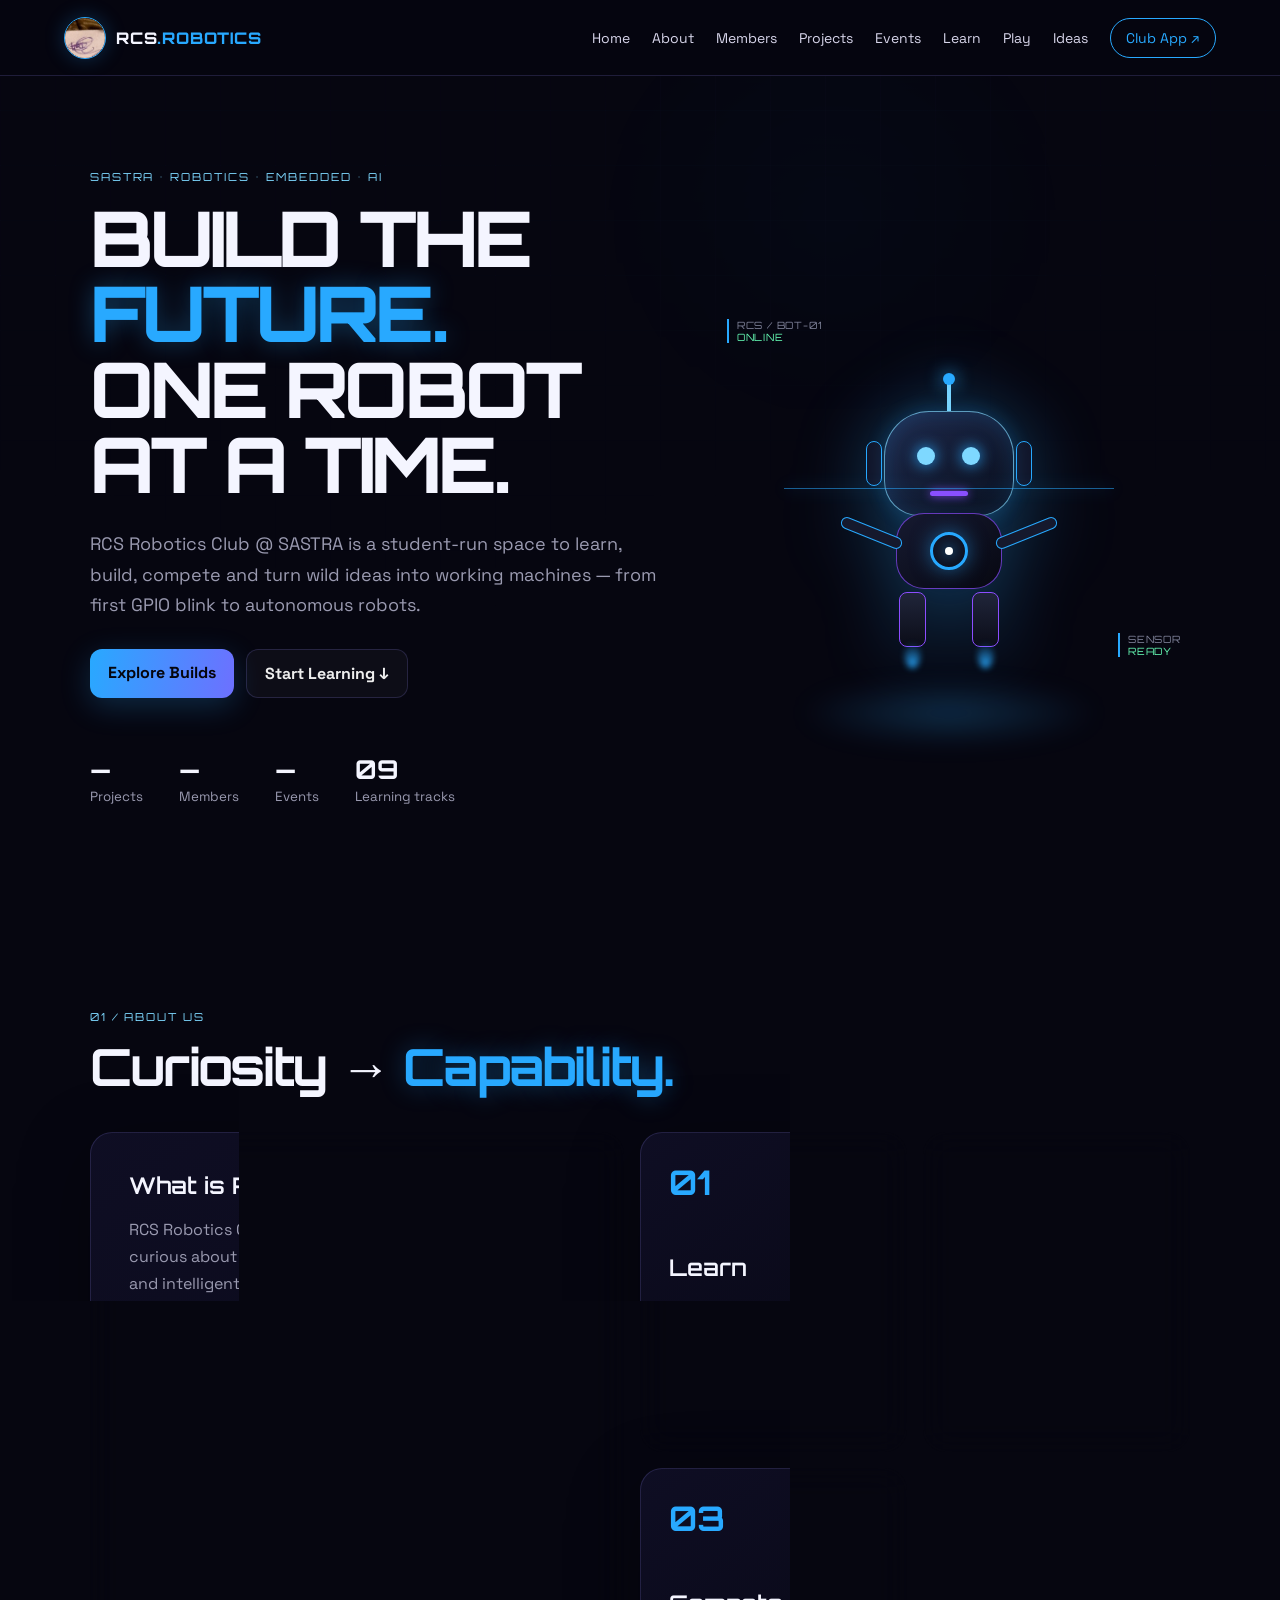
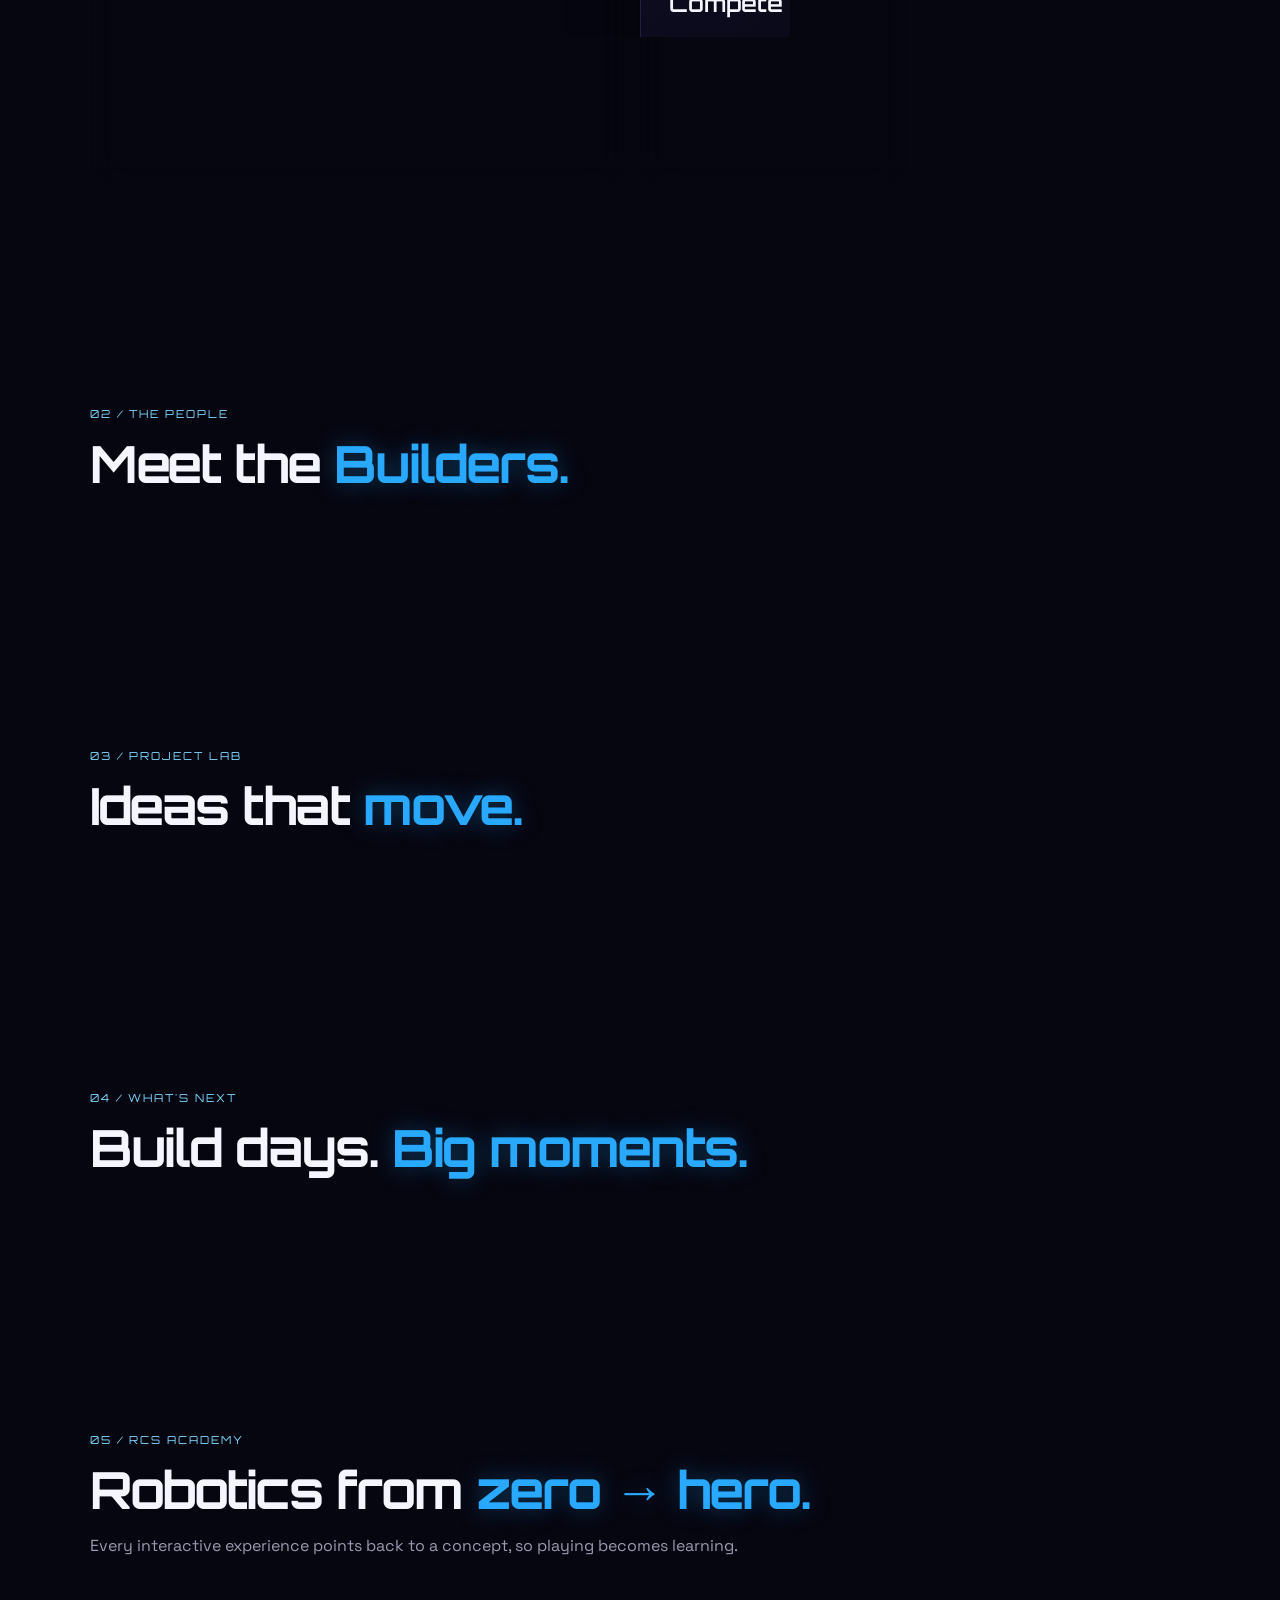
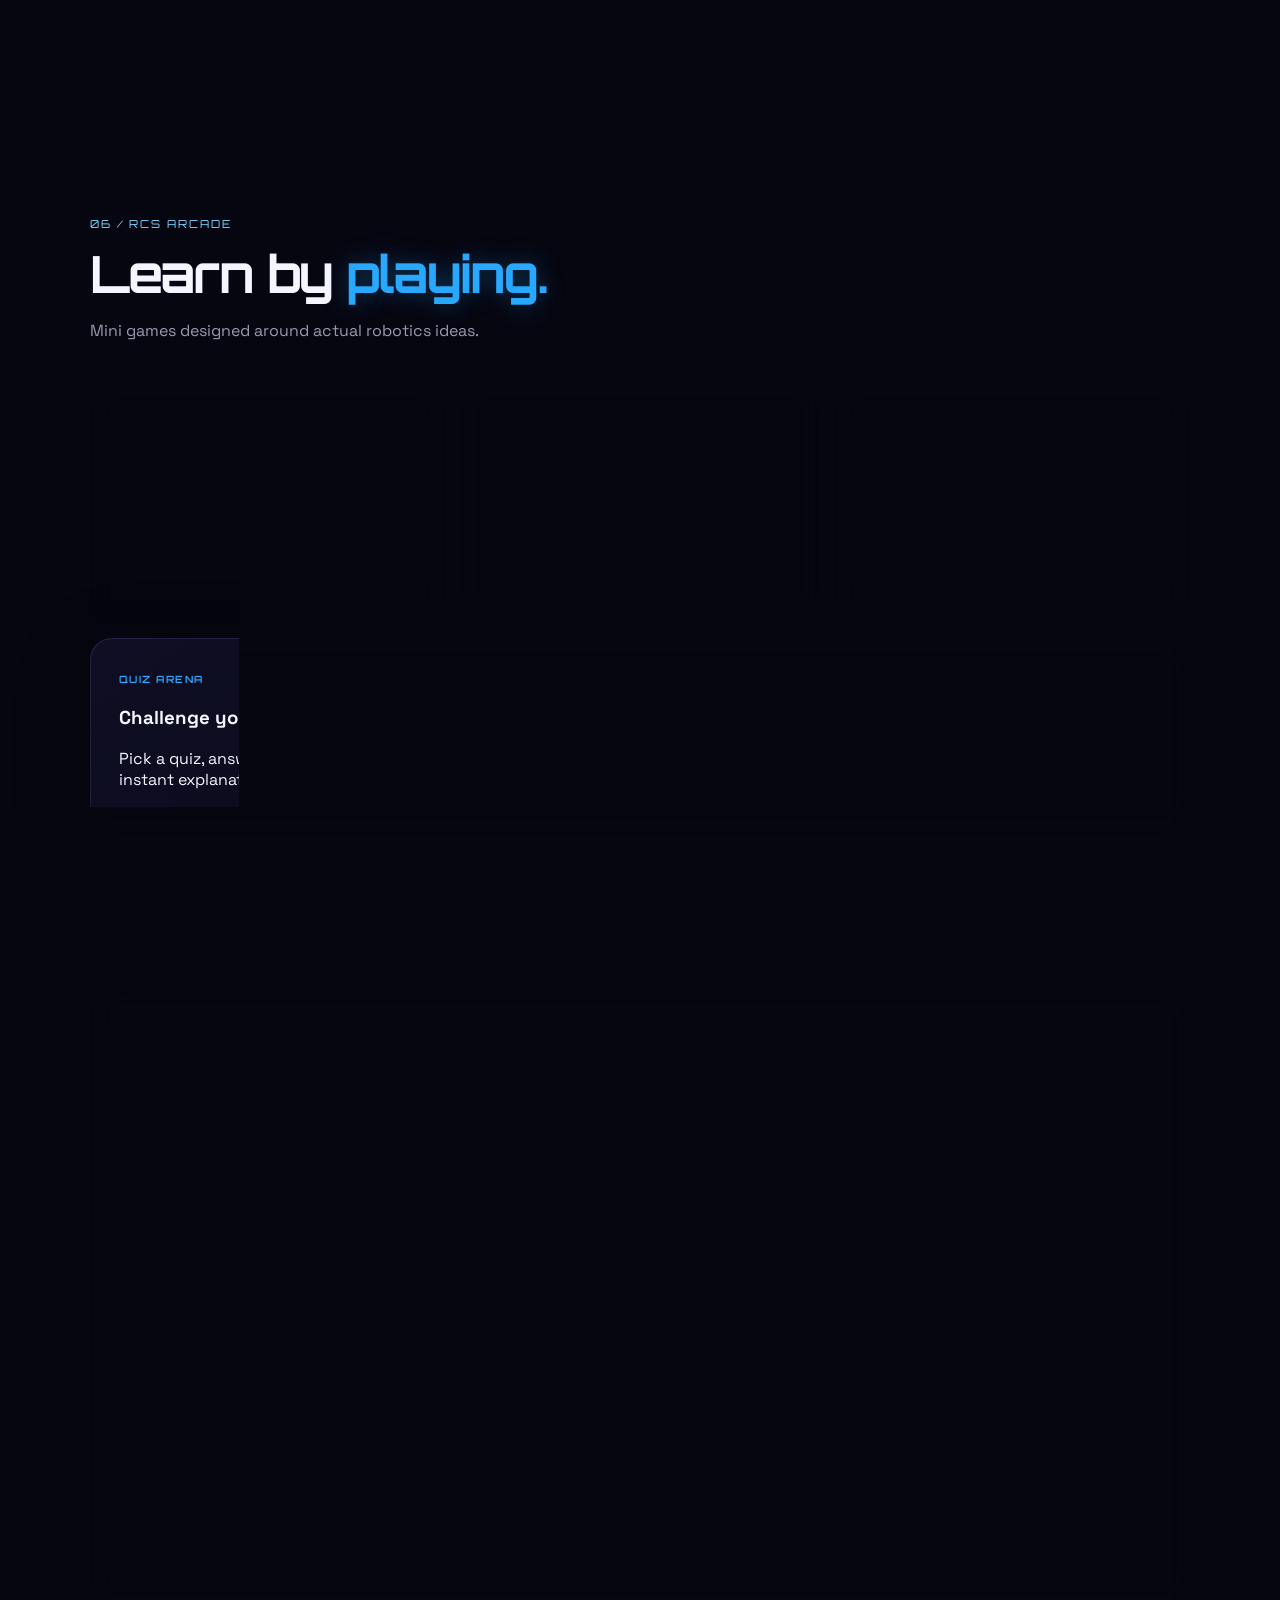
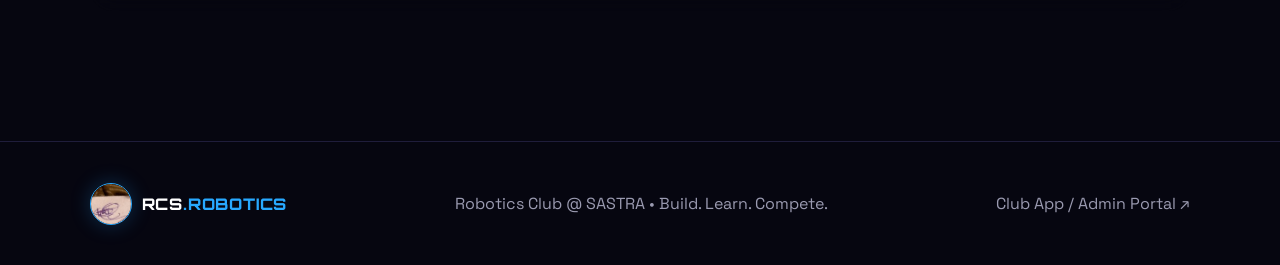
==== templates/index.html @ ee39354b "Initial RCS Robotics Club website and app" ====
<!doctype html>
<html lang="en">
<head>
<meta charset="utf-8"><meta name="viewport" content="width=device-width,initial-scale=1">
<meta name="theme-color" content="#070712"><meta name="description" content="RCS Robotics Club @ SASTRA — build, learn, compete.">
<link rel="manifest" href="/manifest.json"><link rel="icon" href="/static/assets/rcs-logo.jpg">
<link rel="preconnect" href="https://fonts.googleapis.com"><link rel="preconnect" href="https://fonts.gstatic.com" crossorigin>
<link href="https://fonts.googleapis.com/css2?family=Orbitron:wght@500;600;700;800&family=Space+Grotesk:wght@400;500;600;700&display=swap" rel="stylesheet">
<link rel="stylesheet" href="/static/style.css"><title>RCS Robotics Club @ SASTRA</title>
</head>
<body>
<div class="grid-bg"></div>
<header class="nav">
  <a class="brand" href="#home"><img src="/static/assets/rcs-logo.jpg" alt="RCS logo"><span>RCS<span class="blue">.ROBOTICS</span></span></a>
  <button class="nav-toggle" onclick="toggleNav()">☰</button>
  <nav id="navLinks"><a href="#home">Home</a><a href="#about">About</a><a href="#members">Members</a><a href="#projects">Projects</a><a href="#events">Events</a><a href="#learn">Learn</a><a href="#play">Play</a><a href="#ideas">Ideas</a><a class="nav-app" href="/app">Club App ↗</a></nav>
</header>

<main>
<section id="home" class="hero">
  <div class="hero-copy">
    <p class="eyebrow">SASTRA • ROBOTICS • EMBEDDED • AI</p>
    <h1>BUILD THE <span>FUTURE.</span><br>ONE ROBOT AT A TIME.</h1>
    <p class="hero-text">RCS Robotics Club @ SASTRA is a student-run space to learn, build, compete and turn wild ideas into working machines — from first GPIO blink to autonomous robots.</p>
    <div class="cta-row"><a class="btn primary" href="#projects">Explore Builds</a><a class="btn ghost" href="#learn">Start Learning ↓</a></div>
    <div class="stats"><div><b id="statProjects">—</b><small>Projects</small></div><div><b id="statMembers">—</b><small>Members</small></div><div><b id="statEvents">—</b><small>Events</small></div><div><b>09</b><small>Learning tracks</small></div></div>
  </div>
  <div class="robot-stage" id="robotStage">
    <div class="hud hud-a">RCS / BOT-01<br><span>ONLINE</span></div>
    <div class="hud hud-b">SENSOR<br><span id="sensorReadout">READY</span></div>
    <div class="robot" id="flyingRobot" aria-label="Interactive flying robot">
      <div class="antenna"></div><div class="ear left"></div><div class="ear right"></div>
      <div class="bot-head"><div class="eye"></div><div class="eye"></div><div class="mouth"></div></div>
      <div class="body-core"><div class="core-ring"></div><div class="core-dot"></div></div>
      <div class="arm arm-l"></div><div class="arm arm-r"></div>
      <div class="thruster t-l"></div><div class="thruster t-r"></div>
    </div>
    <div class="scan"></div><div class="floor-glow"></div>
  </div>
</section>

<section id="about" class="section">
  <div class="section-head"><p class="eyebrow">01 / ABOUT US</p><h2>Curiosity → <span>Capability.</span></h2></div>
  <div class="about-grid"><article class="glass big"><h3>What is RCS?</h3><p>RCS Robotics Club @ SASTRA brings together students curious about robotics, embedded systems, automation, AI and intelligent machines. No prior experience required. Learn by building real things.</p><div class="pill-row"><span>🤖 Robotics</span><span>⚡ Embedded</span><span>🧠 AI / Vision</span><span>⚙️ Automation</span><span>🏁 Competitions</span></div></article>
  <article class="glass"><div class="icon">01</div><h3>Learn</h3><p>Structured tracks from electronics and sensors to control, kinematics, ROS 2 and autonomy.</p></article>
  <article class="glass"><div class="icon">02</div><h3>Build</h3><p>Turn concepts into prototypes with the club's project ecosystem and peer support.</p></article>
  <article class="glass"><div class="icon">03</div><h3>Compete</h3><p>Robot races, hackathons, showcases and challenges that force ideas into reality.</p></article></div>
</section>

<section id="members" class="section">
  <div class="section-head"><p class="eyebrow">02 / THE PEOPLE</p><h2>Meet the <span>Builders.</span></h2></div>
  <div id="membersGrid" class="card-grid"></div>
</section>

<section id="projects" class="section">
  <div class="section-head"><p class="eyebrow">03 / PROJECT LAB</p><h2>Ideas that <span>move.</span></h2></div>
  <div id="projectsGrid" class="project-grid"></div>
</section>

<section id="events" class="section">
  <div class="section-head"><p class="eyebrow">04 / WHAT'S NEXT</p><h2>Build days. <span>Big moments.</span></h2></div>
  <div id="eventsGrid" class="event-list"></div>
</section>

<section id="learn" class="section">
  <div class="section-head"><p class="eyebrow">05 / RCS ACADEMY</p><h2>Robotics from <span>zero → hero.</span></h2><p>Every interactive experience points back to a concept, so playing becomes learning.</p></div>
  <div id="learningGrid" class="learning-grid"></div>
</section>

<section id="play" class="section play-section">
  <div class="section-head"><p class="eyebrow">06 / RCS ARCADE</p><h2>Learn by <span>playing.</span></h2><p>Mini games designed around actual robotics ideas.</p></div>
  <div class="play-grid">
    <article class="game glass"><span class="game-tag">SENSORS</span><h3>Sensor Sprint</h3><p>Calibrate your virtual distance sensor and keep the robot in the safe zone.</p><button class="btn primary" onclick="startSensorGame()">Play now</button><div id="sensorGame" class="gamebox hidden"></div></article>
    <article class="game glass"><span class="game-tag">CONTROL</span><h3>PID Pilot</h3><p>Move a bot toward the target by tuning proportional control.</p><button class="btn primary" onclick="startPIDGame()">Play now</button><div id="pidGame" class="gamebox hidden"></div></article>
    <article class="game glass"><span class="game-tag">PATH PLANNING</span><h3>Warehouse Navigator</h3><p>Choose the shortest safe route through a robot warehouse grid.</p><button class="btn primary" onclick="startPathGame()">Play now</button><div id="pathGame" class="gamebox hidden"></div></article>
  </div>
  <div id="quizArea" class="quiz-wrap glass"><div><span class="game-tag">QUIZ ARENA</span><h3>Challenge your robot brain 🧠</h3><p>Pick a quiz, answer questions, get an instant explanation.</p></div><div id="quizList" class="quiz-list"></div></div>
</section>

<section id="ideas" class="section ideas">
  <div class="idea-panel glass"><div class="section-head"><p class="eyebrow">07 / YOUR CALL</p><h2>What should <span>RCS build next?</span></h2><p>Tell the club what events, projects, workshops or games you'd actually show up for. Your idea goes straight into the club app.</p></div>
    <form id="ideaForm" class="form-grid"><input name="name" placeholder="Your name"><input name="email" type="email" placeholder="Email (optional)"><select name="type"><option>event</option><option>project</option><option>workshop</option><option>game</option><option>other</option></select><input name="title" placeholder="Idea title" required><textarea name="message" rows="5" placeholder="Tell us what you want RCS to conduct..." required></textarea><button class="btn primary" type="submit">Send to RCS →</button><span id="ideaMsg" class="form-msg"></span></form>
  </div>
</section>
</main>
<footer><div class="brand"><img src="/static/assets/rcs-logo.jpg" alt=""><span>RCS<span class="blue">.ROBOTICS</span></span></div><p>Robotics Club @ SASTRA • Build. Learn. Compete.</p><a href="/app">Club App / Admin Portal ↗</a></footer>
<script src="/static/app.js"></script>
</body></html>
---- static/style.css ----
:root{--bg:#060610;--panel:#0d0c1c;--panel2:#111027;--blue:#28a9ff;--blue2:#7ed8ff;--purple:#8c4dff;--text:#f4f5ff;--muted:#9a9ab0;--line:rgba(151,139,255,.18);--shadow:0 20px 70px rgba(0,0,0,.35)}
*{box-sizing:border-box}html{scroll-behavior:smooth}body{margin:0;background:var(--bg);color:var(--text);font-family:"Space Grotesk",sans-serif;overflow-x:hidden}a{color:inherit;text-decoration:none}button,input,textarea,select{font:inherit}.grid-bg{position:fixed;inset:0;pointer-events:none;opacity:.18;background-image:linear-gradient(rgba(40,169,255,.08) 1px,transparent 1px),linear-gradient(90deg,rgba(140,77,255,.07) 1px,transparent 1px);background-size:55px 55px;mask-image:linear-gradient(to bottom,black,transparent 75%);z-index:-2}.grid-bg:after{content:"";position:absolute;inset:0;background:radial-gradient(circle at 65% 25%,rgba(40,169,255,.18),transparent 25%),radial-gradient(circle at 30% 70%,rgba(140,77,255,.12),transparent 28%)}
.nav{height:76px;display:flex;align-items:center;justify-content:space-between;padding:0 5vw;position:sticky;top:0;z-index:20;background:rgba(6,6,16,.72);backdrop-filter:blur(18px);border-bottom:1px solid var(--line)}.brand{display:flex;align-items:center;gap:10px;font-family:Orbitron,sans-serif;font-weight:800;letter-spacing:.05em}.brand img{width:42px;height:42px;object-fit:cover;border-radius:50%;border:1px solid var(--blue);box-shadow:0 0 20px rgba(40,169,255,.25)}.blue{color:var(--blue)}nav{display:flex;gap:22px;align-items:center;font-size:14px;color:#d7d5ea}nav a:hover{color:#fff}.nav-app{padding:10px 15px;border:1px solid var(--blue);border-radius:999px;color:var(--blue)}.nav-toggle{display:none;background:none;color:white;border:0;font-size:24px}
.hero{min-height:calc(100vh - 76px);display:grid;grid-template-columns:1.08fr .92fr;align-items:center;padding:6vw 7vw;gap:4vw;position:relative}.hero-copy{max-width:780px}.eyebrow{font-family:Orbitron,sans-serif;font-size:11px;letter-spacing:.18em;color:var(--blue2);margin:0 0 16px}.hero h1{font:800 clamp(42px,6vw,84px)/.98 Orbitron,sans-serif;letter-spacing:-.05em;margin:0}.hero h1 span,h2 span{color:var(--blue);text-shadow:0 0 25px rgba(40,169,255,.35)}.hero-text{font-size:18px;line-height:1.7;color:var(--muted);max-width:650px;margin:28px 0}.cta-row{display:flex;gap:12px;flex-wrap:wrap}.btn{border:0;border-radius:12px;padding:13px 18px;cursor:pointer;font-weight:700;transition:.2s}.btn:hover{transform:translateY(-2px)}.btn.primary{background:linear-gradient(100deg,var(--blue),#6d70ff);color:#05050d;box-shadow:0 8px 30px rgba(40,169,255,.22)}.btn.ghost{background:rgba(255,255,255,.03);color:#eee;border:1px solid var(--line)}.stats{display:flex;gap:36px;margin-top:55px}.stats b{font:700 26px Orbitron,sans-serif;display:block}.stats small{color:var(--muted)}
.robot-stage{height:650px;position:relative;display:grid;place-items:center;perspective:1000px}.robot{width:190px;height:250px;position:relative;transform-style:preserve-3d;filter:drop-shadow(0 0 35px rgba(40,169,255,.35));transition:transform .15s ease-out}.bot-head{position:absolute;left:30px;top:48px;width:130px;height:105px;border-radius:45px 45px 35px 35px;background:linear-gradient(145deg,#1f2b4e,#090c19);border:1px solid rgba(126,216,255,.7);box-shadow:inset 0 0 25px rgba(40,169,255,.18),0 0 20px rgba(40,169,255,.2);display:flex;justify-content:center;gap:27px;padding-top:35px}.eye{width:18px;height:18px;border-radius:50%;background:var(--blue2);box-shadow:0 0 15px var(--blue);animation:blink 3.5s infinite}.mouth{position:absolute;bottom:19px;width:38px;height:5px;border-radius:10px;background:var(--purple);box-shadow:0 0 10px var(--purple)}.antenna{position:absolute;top:17px;left:93px;width:4px;height:35px;background:var(--blue2)}.antenna:after{content:"";position:absolute;top:-7px;left:-4px;width:12px;height:12px;border-radius:50%;background:var(--blue);box-shadow:0 0 18px var(--blue)}.ear{position:absolute;top:78px;width:16px;height:45px;background:#12162a;border:1px solid var(--blue);border-radius:10px}.ear.left{left:12px}.ear.right{right:12px}.body-core{position:absolute;left:42px;top:150px;width:106px;height:76px;border-radius:28px;background:linear-gradient(145deg,#161a31,#070811);border:1px solid rgba(140,77,255,.7);display:grid;place-items:center}.core-ring{width:38px;height:38px;border-radius:50%;border:3px solid var(--blue);box-shadow:0 0 20px rgba(40,169,255,.5);animation:spin 4s linear infinite}.core-dot{position:absolute;width:8px;height:8px;background:#fff;border-radius:50%;box-shadow:0 0 14px var(--blue)}.arm{position:absolute;width:65px;height:12px;background:#15192d;border:1px solid var(--blue);top:164px;border-radius:20px}.arm-l{left:-15px;transform:rotate(22deg)}.arm-r{right:-15px;transform:rotate(-22deg)}.thruster{position:absolute;top:229px;width:27px;height:55px;background:linear-gradient(#20253a,#0b0d18);border:1px solid var(--purple);border-radius:8px}.thruster:after{content:"";position:absolute;bottom:-22px;left:5px;width:15px;height:25px;border-radius:50%;background:linear-gradient(transparent,var(--blue));filter:blur(3px)}.t-l{left:45px}.t-r{right:45px}.floor-glow{position:absolute;bottom:65px;width:330px;height:70px;border-radius:50%;background:radial-gradient(ellipse,rgba(40,169,255,.25),transparent 65%);filter:blur(12px)}.scan{position:absolute;width:330px;height:1px;background:var(--blue);box-shadow:0 0 15px var(--blue);animation:scan 3s ease-in-out infinite;opacity:.55}.hud{position:absolute;font:10px Orbitron,sans-serif;color:#7f8299;border-left:2px solid var(--blue);padding-left:8px;letter-spacing:.08em}.hud span{color:#64f7b2}.hud-a{top:24%;left:4%}.hud-b{bottom:24%;right:2%}
.section{padding:110px 7vw;max-width:1500px;margin:auto}.section-head{max-width:820px;margin-bottom:38px}.section-head h2{font:700 clamp(30px,4vw,56px)/1.05 Orbitron,sans-serif;margin:0 0 16px;letter-spacing:-.04em}.section-head>p:not(.eyebrow){color:var(--muted);line-height:1.7}.glass{background:linear-gradient(145deg,rgba(17,16,39,.86),rgba(8,8,20,.86));border:1px solid var(--line);border-radius:22px;box-shadow:var(--shadow);backdrop-filter:blur(15px)}.about-grid{display:grid;grid-template-columns:2fr 1fr 1fr;gap:16px}.about-grid .big{grid-row:span 2;padding:38px}.about-grid article:not(.big){padding:28px}.about-grid h3,.game h3,.quick h2{font:600 23px Orbitron;margin:0 0 12px}.about-grid p,.game p,.quick p{color:var(--muted);line-height:1.7}.icon{font:700 34px Orbitron;color:var(--blue);margin-bottom:50px}.pill-row{display:flex;gap:9px;flex-wrap:wrap;margin-top:25px}.pill-row span{color:#d7d5ea;border:1px solid var(--line);padding:8px 11px;border-radius:999px;font-size:13px}.card-grid{display:grid;grid-template-columns:repeat(4,1fr);gap:16px}.member{padding:0;overflow:hidden}.member-img{height:250px;width:100%;object-fit:cover;background:linear-gradient(135deg,#15122b,#071b2a)}.avatar{height:250px;display:grid;place-items:center;font:700 50px Orbitron;color:var(--blue);background:radial-gradient(circle,rgba(40,169,255,.14),transparent 55%)}.member-info{padding:22px}.member-info h3{margin:0 0 4px}.muted{color:var(--muted);font-size:14px}.skill{color:var(--blue2);font-size:12px;margin-top:14px}.project-grid{display:grid;grid-template-columns:repeat(3,1fr);gap:16px}.project{padding:28px;min-height:290px;position:relative;overflow:hidden}.project:before{content:"";position:absolute;inset:-80px auto auto -50px;width:180px;height:180px;background:rgba(40,169,255,.09);border-radius:50%;filter:blur(5px)}.project-img{width:100%;height:150px;object-fit:cover;border-radius:14px;margin-bottom:20px}.project h3{font:600 21px Orbitron;margin:0 0 10px}.tag{display:inline-block;border:1px solid var(--line);color:var(--blue2);border-radius:999px;padding:5px 9px;font-size:10px;letter-spacing:.08em;margin-bottom:15px}.project p{color:var(--muted);line-height:1.6}.event-list{display:grid;gap:12px}.event{display:grid;grid-template-columns:110px 1fr auto;gap:25px;align-items:center;padding:20px 24px}.event-date{font:700 22px Orbitron;color:var(--blue)}.event h3{margin:0 0 6px}.event p{margin:0;color:var(--muted)}.learning-grid{display:grid;grid-template-columns:repeat(3,1fr);gap:16px}.lesson{padding:25px;cursor:pointer;transition:.2s}.lesson:hover{transform:translateY(-4px);border-color:rgba(40,169,255,.45)}.lesson-num{font:700 12px Orbitron;color:var(--blue);margin-bottom:35px}.lesson h3{margin:0 0 9px;font:600 18px Orbitron}.lesson p{color:var(--muted);line-height:1.6;font-size:14px}.level{font-size:10px;color:#bbb8cf;text-transform:uppercase;letter-spacing:.12em}.play-grid{display:grid;grid-template-columns:repeat(3,1fr);gap:16px}.game{padding:27px}.game-tag{font:600 10px Orbitron;color:var(--blue);letter-spacing:.15em}.gamebox{margin-top:20px;padding:16px;border:1px solid var(--line);border-radius:15px;background:#070811}.hidden{display:none!important}.quiz-wrap{margin-top:16px;padding:28px;display:grid;grid-template-columns:1fr 2fr;gap:30px;align-items:start}.quiz-list{display:grid;gap:10px}.quiz-card{padding:17px;border:1px solid var(--line);border-radius:14px;background:rgba(255,255,255,.02)}.quiz-card button{margin-top:12px}.ideas{padding-top:40px;padding-bottom:130px}.idea-panel{padding:42px}.form-grid{display:grid;grid-template-columns:1fr 1fr;gap:12px}.form-grid textarea,.form-grid button,.form-msg{grid-column:1/-1}.form-grid input,.form-grid textarea,.form-grid select,.login-card input,.editor input,.editor textarea,.editor select{width:100%;background:#080814;border:1px solid var(--line);color:#fff;border-radius:11px;padding:13px;outline:none}.form-grid input:focus,.form-grid textarea:focus,.form-grid select:focus,.login-card input:focus,.editor input:focus,.editor textarea:focus,.editor select:focus{border-color:var(--blue)}.form-msg{color:#72f3b1;min-height:20px}footer{border-top:1px solid var(--line);padding:35px 7vw;display:flex;align-items:center;justify-content:space-between;gap:20px;color:var(--muted)}footer .brand{color:white}
.app-body{min-height:100vh}.app-shell{display:grid;grid-template-columns:250px 1fr;min-height:100vh}.sidebar{border-right:1px solid var(--line);padding:25px 15px;display:flex;flex-direction:column;position:fixed;width:250px;height:100vh;box-sizing:border-box;background:#080812;overflow-y:auto;overflow-x:hidden}.side-links{display:grid;gap:5px;margin-top:40px}.side-links button,.side-bottom button,.side-bottom a{background:transparent;border:0;color:#aaa8bb;text-align:left;padding:11px 13px;border-radius:9px;cursor:pointer}.side-links button:hover,.side-bottom button:hover,.side-bottom a:hover{background:#111025;color:white}.side-bottom{margin-top:20px;padding-top:14px;border-top:1px solid var(--line);display:grid;gap:6px}.side-bottom button{color:#ff8ba0}.side-bottom button:hover{background:rgba(255,100,130,.08);color:#fff}.user-badge{margin-top:28px;padding:12px;border:1px solid var(--line);border-radius:12px;font-size:12px;color:var(--muted)}.dashboard{grid-column:2;min-width:0;margin-left:0;width:auto;padding:40px 5vw}.mobile-top{display:none}.login-screen{min-height:85vh;display:grid;place-items:center}.login-card{width:min(520px,100%);padding:42px}.login-logo{width:80px;height:80px;border-radius:50%;object-fit:cover;border:1px solid var(--blue);margin-bottom:25px}.login-card h1,.dash-head h1{font:700 36px Orbitron;margin:0 0 15px}.login-card p{color:var(--muted);line-height:1.6}.login-card form{display:grid;gap:12px;margin-top:25px}.demo-login{font-size:12px;line-height:1.7;color:#77768a;margin-top:25px}.dash-head{display:flex;justify-content:space-between;align-items:end;margin-bottom:35px}.role-chip{border:1px solid var(--blue);color:var(--blue);padding:8px 12px;border-radius:999px;font:10px Orbitron}.metric-grid{display:grid;grid-template-columns:repeat(4,1fr);gap:14px}.metric{padding:22px}.metric b{font:700 34px Orbitron}.metric span{display:block;color:var(--muted);font-size:13px;margin-top:6px}.quick{margin-top:18px;padding:28px}.panel-head{display:flex;align-items:center;justify-content:space-between;gap:18px;margin-bottom:22px;flex-wrap:wrap}.panel-head>div{min-width:0}.panel-head .btn{white-space:nowrap}.panel-head h2{font:600 24px Orbitron;margin:0}.table-wrap{overflow:auto;border:1px solid var(--line);border-radius:15px}.data-table{width:100%;border-collapse:collapse;min-width:760px}.data-table th,.data-table td{padding:13px;text-align:left;border-bottom:1px solid var(--line);font-size:13px}.data-table th{color:var(--blue2);font-family:Orbitron;font-size:10px}.actions{display:flex;gap:6px}.small-btn{background:#121127;color:#ddd;border:1px solid var(--line);padding:6px 9px;border-radius:7px;cursor:pointer}.small-btn.danger{color:#ff7c93}.editor{padding:24px;border:1px solid var(--line);border-radius:18px;background:linear-gradient(145deg,#0c0b1d,#080815);margin-bottom:18px;box-shadow:0 12px 40px rgba(0,0,0,.22)}.editor-grid{display:grid;grid-template-columns:repeat(2,minmax(0,1fr));gap:14px}.editor label{font-size:11px;color:#9b99b0;display:grid;gap:7px;min-width:0}.editor label.full{grid-column:1/-1}.editor-actions{display:flex;gap:10px;margin-top:18px;flex-wrap:wrap}.feedback-card{padding:18px;border:1px solid var(--line);border-radius:14px;margin-bottom:10px}.feedback-card h3{margin:5px 0}.feedback-card p{color:var(--muted);line-height:1.6}.status{font-size:10px;border:1px solid var(--line);padding:5px 8px;border-radius:999px}
@keyframes blink{0%,44%,48%,100%{opacity:1}46%{opacity:.08}}@keyframes spin{to{transform:rotate(360deg)}}@keyframes scan{0%,100%{transform:translateY(-130px);opacity:0}30%,70%{opacity:.7}50%{transform:translateY(130px)}}@keyframes hover{50%{transform:translateY(-13px)}}.robot{animation:hover 3.5s ease-in-out infinite}
@media(max-width:1000px){nav{gap:12px}.card-grid{grid-template-columns:repeat(2,1fr)}.about-grid{grid-template-columns:1fr 1fr}.about-grid .big{grid-column:1/-1;grid-row:auto}.project-grid,.learning-grid,.play-grid{grid-template-columns:1fr 1fr}.hero{grid-template-columns:1fr}.robot-stage{height:430px}.quiz-wrap{grid-template-columns:1fr}.app-shell{grid-template-columns:1fr}.sidebar{display:none}.dashboard{grid-column:1;margin-left:0;width:100%;padding:25px}.mobile-top{display:block;margin-bottom:20px}.metric-grid{grid-template-columns:1fr 1fr}}
@media(max-width:650px){.nav{padding:0 20px}.nav-toggle{display:block}.nav nav{display:none;position:absolute;left:0;right:0;top:76px;background:#080812;padding:20px;flex-direction:column;align-items:flex-start;border-bottom:1px solid var(--line)}nav.open{display:flex!important}.hero,.section{padding:70px 20px}.hero h1{font-size:42px}.robot-stage{height:360px}.stats{gap:20px;flex-wrap:wrap}.about-grid,.card-grid,.project-grid,.learning-grid,.play-grid,.form-grid{grid-template-columns:1fr}.event{grid-template-columns:1fr}.idea-panel{padding:25px}.login-card{padding:28px}.dash-head{display:block}.role-chip{display:inline-block;margin-top:12px}.metric-grid{grid-template-columns:1fr 1fr}.editor-grid{grid-template-columns:1fr}footer{padding:28px 20px;display:block}.section-head h2{font-size:33px}}
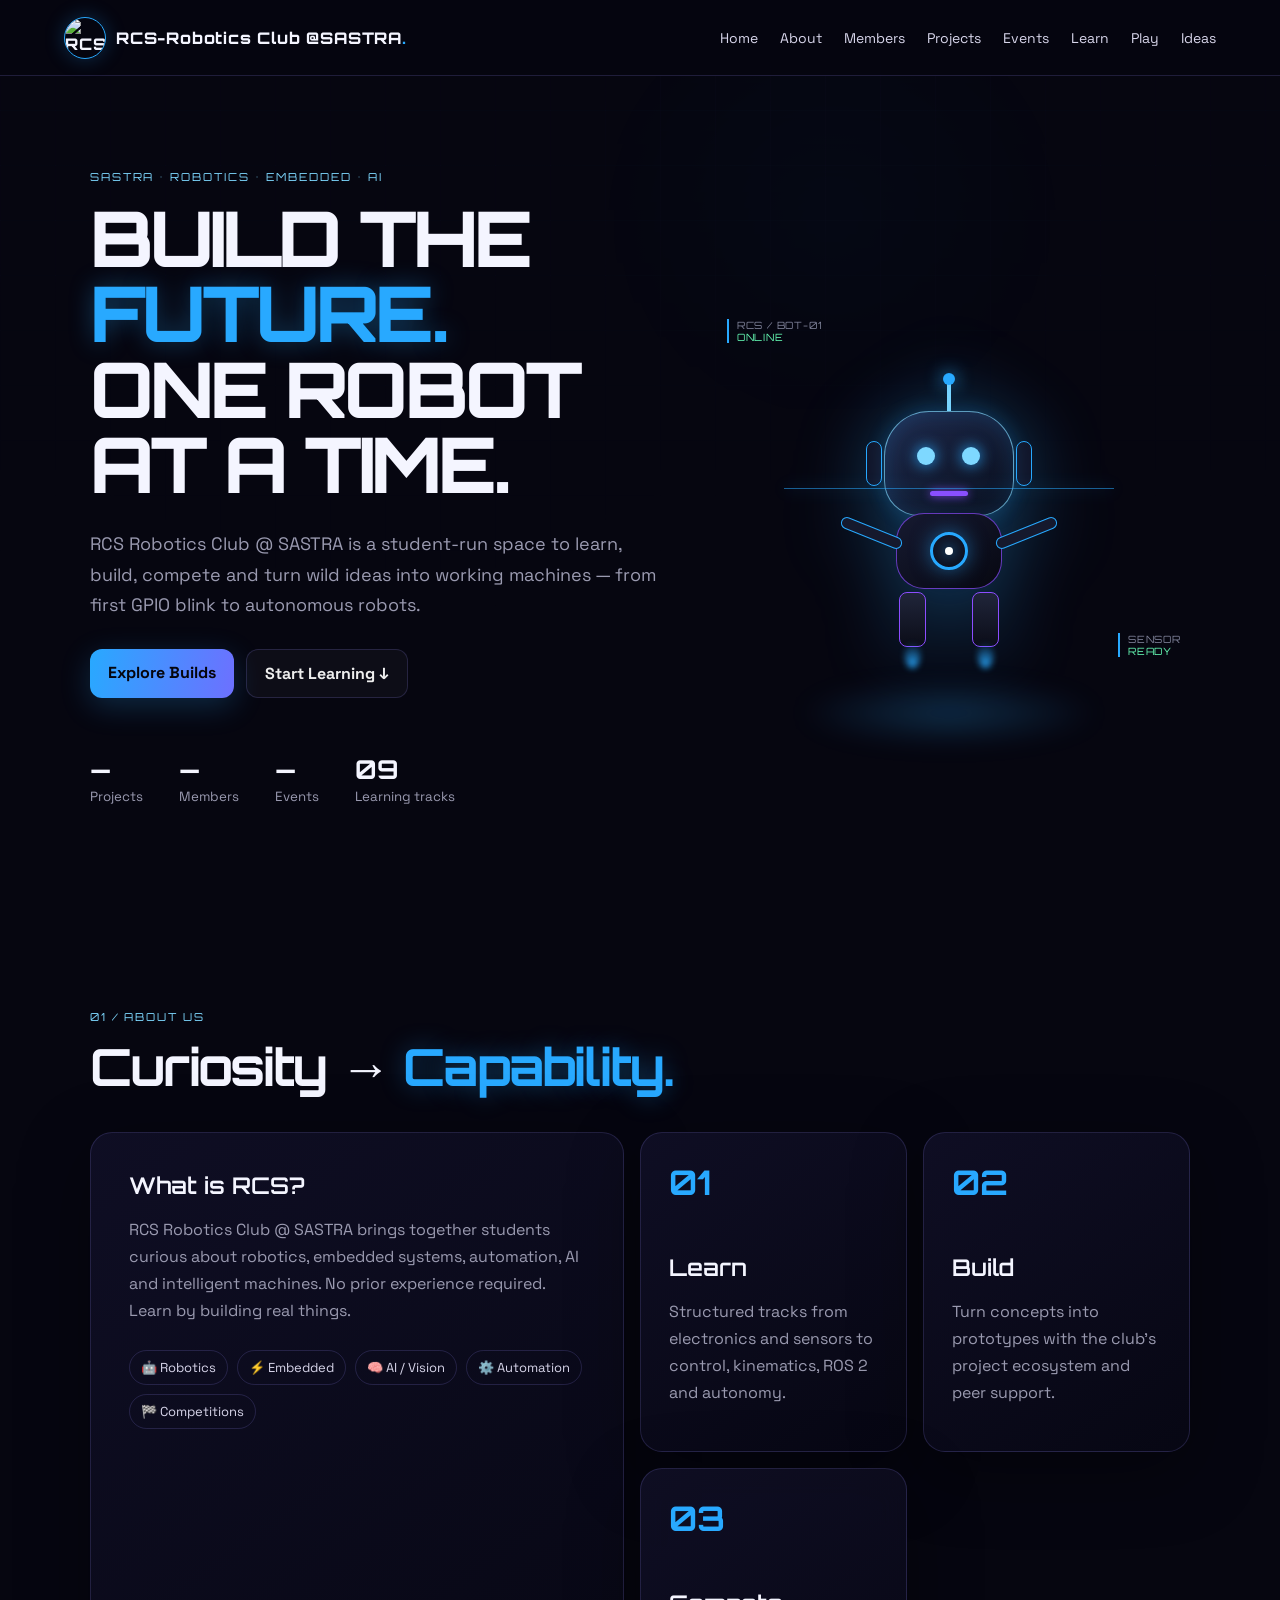
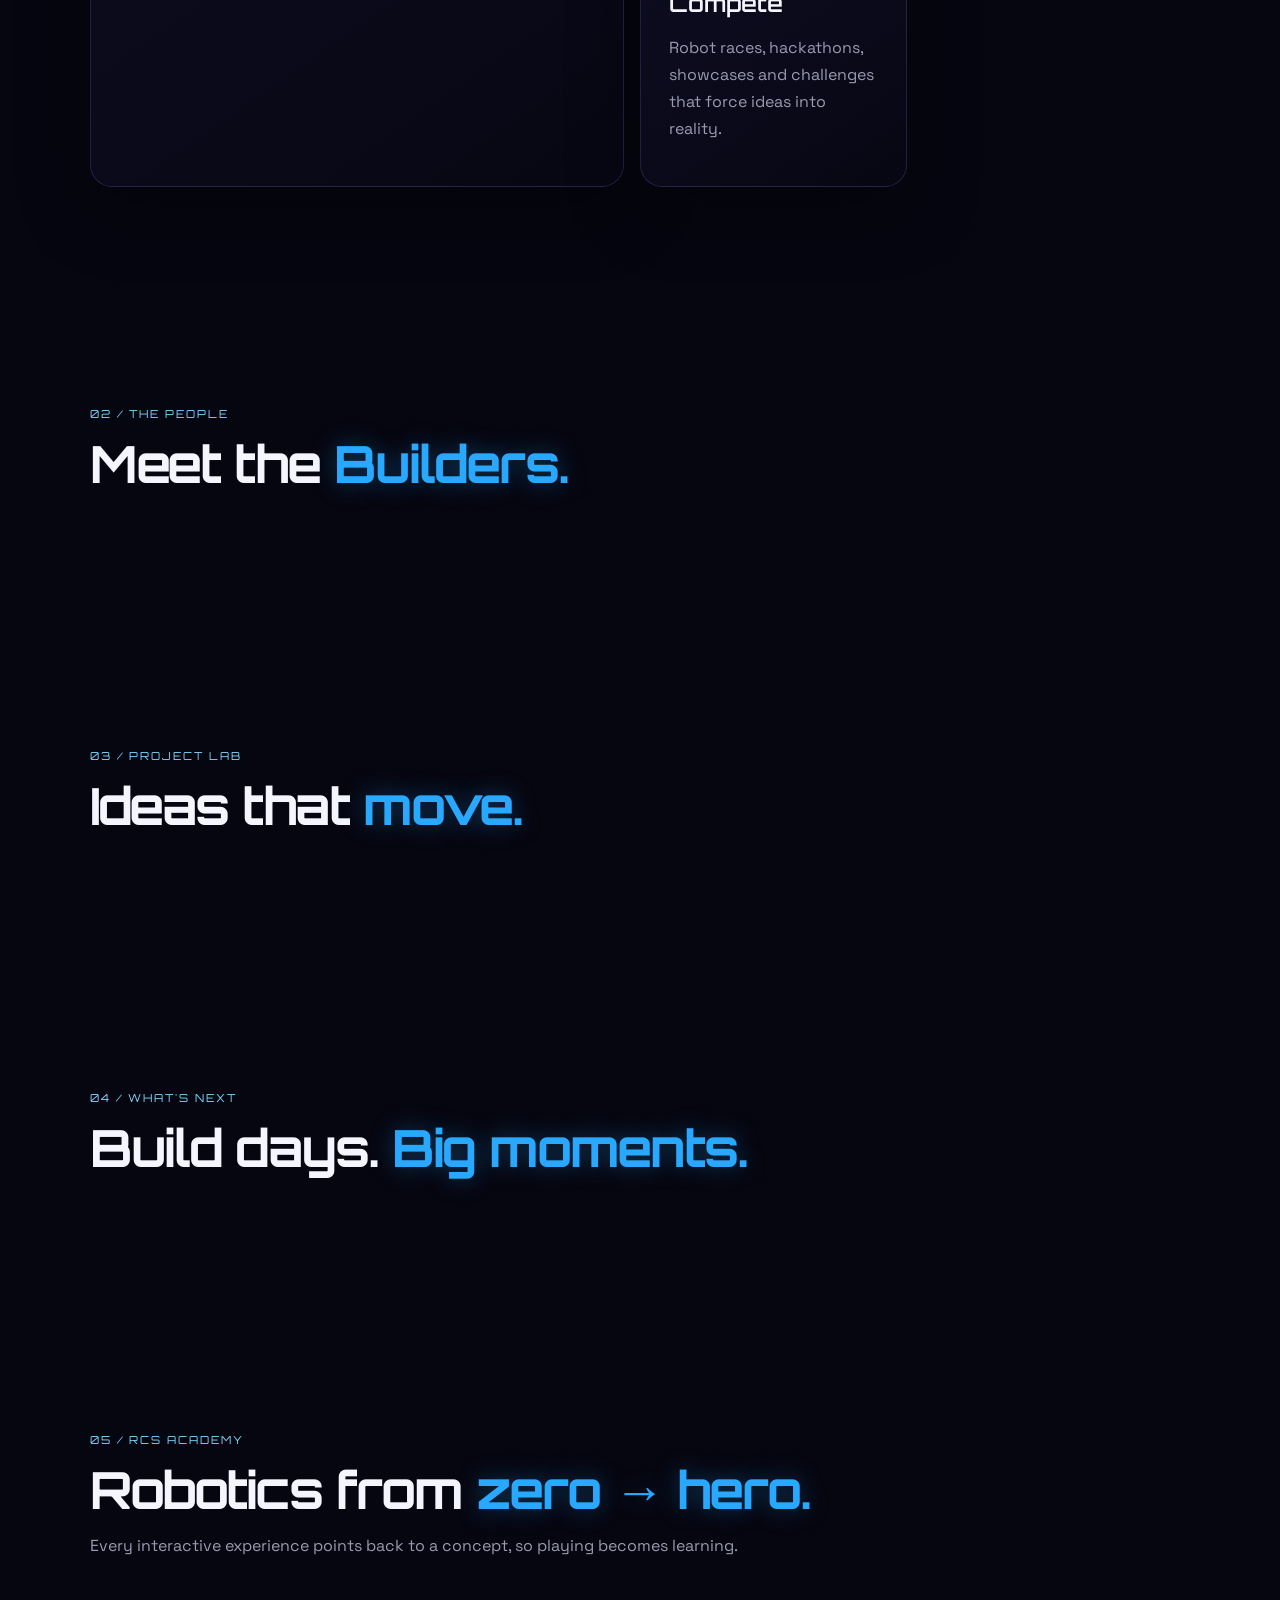
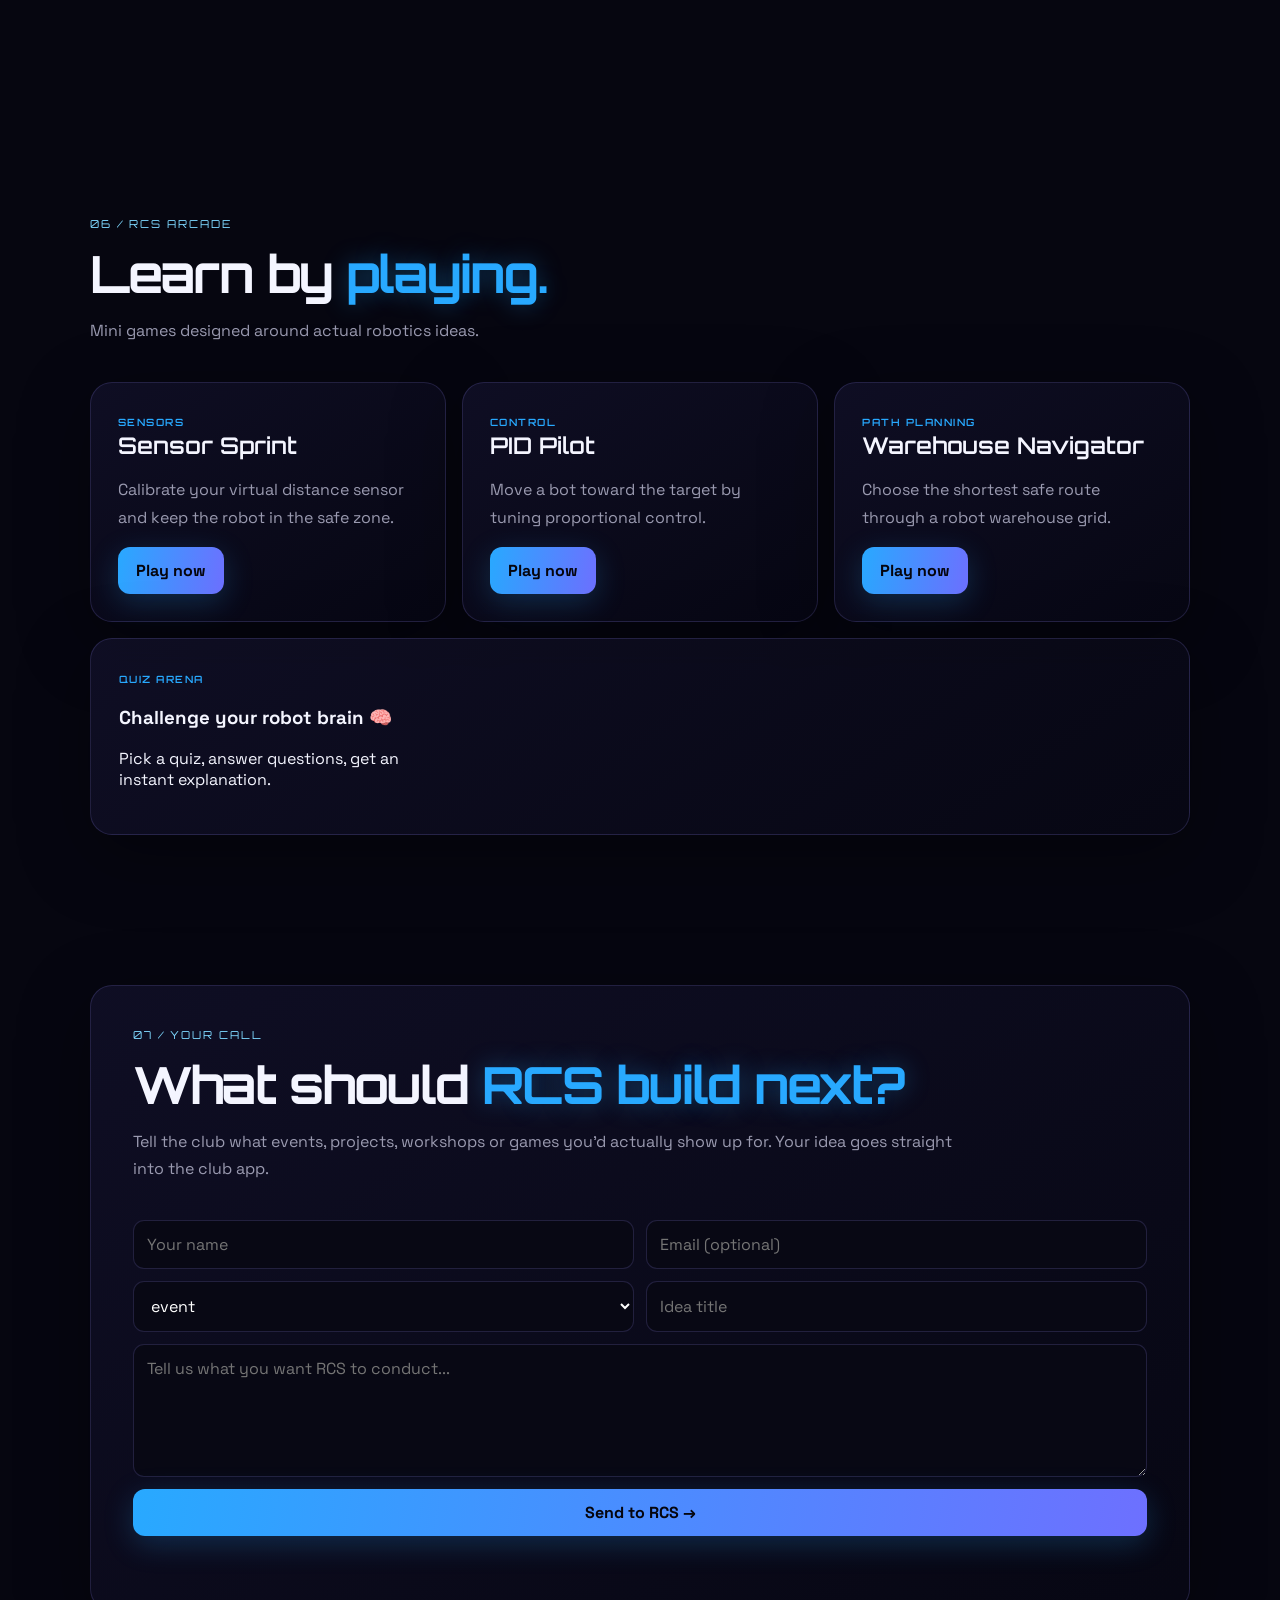
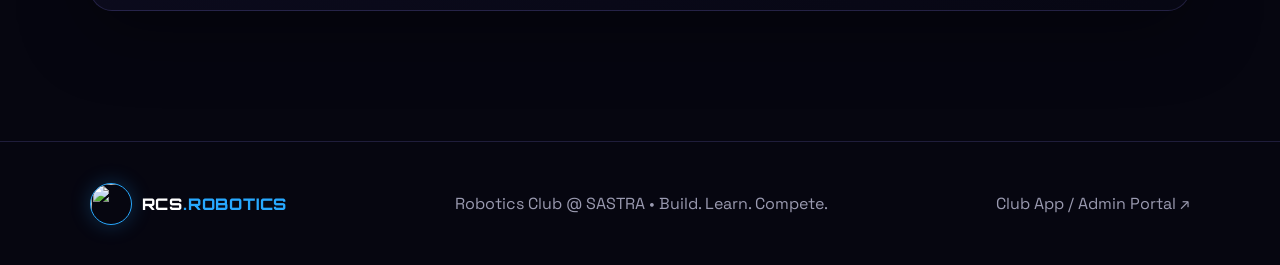
==== commit ce46f1de: "Update RCS Robotics Club website" ====
--- a/templates/index.html
+++ b/templates/index.html
@@ -1,88 +1,202 @@
 <!doctype html>
 <html lang="en">
+
 <head>
-<meta charset="utf-8"><meta name="viewport" content="width=device-width,initial-scale=1">
-<meta name="theme-color" content="#070712"><meta name="description" content="RCS Robotics Club @ SASTRA — build, learn, compete.">
-<link rel="manifest" href="/manifest.json"><link rel="icon" href="/static/assets/rcs-logo.jpg">
-<link rel="preconnect" href="https://fonts.googleapis.com"><link rel="preconnect" href="https://fonts.gstatic.com" crossorigin>
-<link href="https://fonts.googleapis.com/css2?family=Orbitron:wght@500;600;700;800&family=Space+Grotesk:wght@400;500;600;700&display=swap" rel="stylesheet">
-<link rel="stylesheet" href="/static/style.css"><title>RCS Robotics Club @ SASTRA</title>
+  <meta charset="utf-8">
+  <meta name="viewport" content="width=device-width,initial-scale=1">
+  <meta name="theme-color" content="#070712">
+  <meta name="description" content="RCS Robotics Club @ SASTRA — build, learn, compete.">
+  <link rel="manifest" href="/manifest.json">
+  <link rel="icon" href="/static/assets/channels4_profile.png">
+  <link rel="preconnect" href="https://fonts.googleapis.com">
+  <link rel="preconnect" href="https://fonts.gstatic.com" crossorigin>
+  <link
+    href="https://fonts.googleapis.com/css2?family=Orbitron:wght@500;600;700;800&family=Space+Grotesk:wght@400;500;600;700&display=swap"
+    rel="stylesheet">
+  <link rel="stylesheet" href="/static/style.css">
+  <title>RCS Robotics Club @ SASTRA</title>
 </head>
+
 <body>
-<div class="grid-bg"></div>
-<header class="nav">
-  <a class="brand" href="#home"><img src="/static/assets/rcs-logo.jpg" alt="RCS logo"><span>RCS<span class="blue">.ROBOTICS</span></span></a>
-  <button class="nav-toggle" onclick="toggleNav()">☰</button>
-  <nav id="navLinks"><a href="#home">Home</a><a href="#about">About</a><a href="#members">Members</a><a href="#projects">Projects</a><a href="#events">Events</a><a href="#learn">Learn</a><a href="#play">Play</a><a href="#ideas">Ideas</a><a class="nav-app" href="/app">Club App ↗</a></nav>
-</header>
-
-<main>
-<section id="home" class="hero">
-  <div class="hero-copy">
-    <p class="eyebrow">SASTRA • ROBOTICS • EMBEDDED • AI</p>
-    <h1>BUILD THE <span>FUTURE.</span><br>ONE ROBOT AT A TIME.</h1>
-    <p class="hero-text">RCS Robotics Club @ SASTRA is a student-run space to learn, build, compete and turn wild ideas into working machines — from first GPIO blink to autonomous robots.</p>
-    <div class="cta-row"><a class="btn primary" href="#projects">Explore Builds</a><a class="btn ghost" href="#learn">Start Learning ↓</a></div>
-    <div class="stats"><div><b id="statProjects">—</b><small>Projects</small></div><div><b id="statMembers">—</b><small>Members</small></div><div><b id="statEvents">—</b><small>Events</small></div><div><b>09</b><small>Learning tracks</small></div></div>
-  </div>
-  <div class="robot-stage" id="robotStage">
-    <div class="hud hud-a">RCS / BOT-01<br><span>ONLINE</span></div>
-    <div class="hud hud-b">SENSOR<br><span id="sensorReadout">READY</span></div>
-    <div class="robot" id="flyingRobot" aria-label="Interactive flying robot">
-      <div class="antenna"></div><div class="ear left"></div><div class="ear right"></div>
-      <div class="bot-head"><div class="eye"></div><div class="eye"></div><div class="mouth"></div></div>
-      <div class="body-core"><div class="core-ring"></div><div class="core-dot"></div></div>
-      <div class="arm arm-l"></div><div class="arm arm-r"></div>
-      <div class="thruster t-l"></div><div class="thruster t-r"></div>
+  <div class="grid-bg"></div>
+  <header class="nav">
+    <a class="brand" href="#home"><img src="/static/assets/channels4_profile.png" alt="RCS logo"><span>RCS-Robotics Club
+        @SASTRA<span class="blue">.</span></span></a>
+    <button class="nav-toggle" onclick="toggleNav()">☰</button>
+    <nav id="navLinks"><a href="#home">Home</a><a href="#about">About</a><a href="#members">Members</a><a
+        href="#projects">Projects</a><a href="#events">Events</a><a href="#learn">Learn</a><a href="#play">Play</a><a
+        href="#ideas">Ideas</a>
+  </header>
+
+  <main>
+    <section id="home" class="hero">
+      <div class="hero-copy">
+        <p class="eyebrow">SASTRA • ROBOTICS • EMBEDDED • AI</p>
+        <h1>BUILD THE <span>FUTURE.</span><br>ONE ROBOT AT A TIME.</h1>
+        <p class="hero-text">RCS Robotics Club @ SASTRA is a student-run space to learn, build, compete and turn wild
+          ideas into working machines — from first GPIO blink to autonomous robots.</p>
+        <div class="cta-row"><a class="btn primary" href="#projects">Explore Builds</a><a class="btn ghost"
+            href="#learn">Start Learning ↓</a></div>
+        <div class="stats">
+          <div><b id="statProjects">—</b><small>Projects</small></div>
+          <div><b id="statMembers">—</b><small>Members</small></div>
+          <div><b id="statEvents">—</b><small>Events</small></div>
+          <div><b>09</b><small>Learning tracks</small></div>
+        </div>
+      </div>
+      <div class="robot-stage" id="robotStage">
+        <div class="hud hud-a">RCS / BOT-01<br><span>ONLINE</span></div>
+        <div class="hud hud-b">SENSOR<br><span id="sensorReadout">READY</span></div>
+        <div class="robot" id="flyingRobot" aria-label="Interactive flying robot">
+          <div class="antenna"></div>
+          <div class="ear left"></div>
+          <div class="ear right"></div>
+          <div class="bot-head">
+            <div class="eye"></div>
+            <div class="eye"></div>
+            <div class="mouth"></div>
+          </div>
+          <div class="body-core">
+            <div class="core-ring"></div>
+            <div class="core-dot"></div>
+          </div>
+          <div class="arm arm-l"></div>
+          <div class="arm arm-r"></div>
+          <div class="thruster t-l"></div>
+          <div class="thruster t-r"></div>
+        </div>
+        <div class="scan"></div>
+        <div class="floor-glow"></div>
+      </div>
+    </section>
+
+    <section id="about" class="section">
+      <div class="section-head">
+        <p class="eyebrow">01 / ABOUT US</p>
+        <h2>Curiosity → <span>Capability.</span></h2>
+      </div>
+      <div class="about-grid">
+        <article class="glass big">
+          <h3>What is RCS?</h3>
+          <p>RCS Robotics Club @ SASTRA brings together students curious about robotics, embedded systems, automation,
+            AI and intelligent machines. No prior experience required. Learn by building real things.</p>
+          <div class="pill-row"><span>🤖 Robotics</span><span>⚡ Embedded</span><span>🧠 AI / Vision</span><span>⚙️
+              Automation</span><span>🏁 Competitions</span></div>
+        </article>
+        <article class="glass">
+          <div class="icon">01</div>
+          <h3>Learn</h3>
+          <p>Structured tracks from electronics and sensors to control, kinematics, ROS 2 and autonomy.</p>
+        </article>
+        <article class="glass">
+          <div class="icon">02</div>
+          <h3>Build</h3>
+          <p>Turn concepts into prototypes with the club's project ecosystem and peer support.</p>
+        </article>
+        <article class="glass">
+          <div class="icon">03</div>
+          <h3>Compete</h3>
+          <p>Robot races, hackathons, showcases and challenges that force ideas into reality.</p>
+        </article>
+      </div>
+    </section>
+
+    <section id="members" class="section">
+      <div class="section-head">
+        <p class="eyebrow">02 / THE PEOPLE</p>
+        <h2>Meet the <span>Builders.</span></h2>
+      </div>
+      <div id="membersGrid" class="card-grid"></div>
+    </section>
+
+    <section id="projects" class="section">
+      <div class="section-head">
+        <p class="eyebrow">03 / PROJECT LAB</p>
+        <h2>Ideas that <span>move.</span></h2>
+      </div>
+      <div id="projectsGrid" class="project-grid"></div>
+    </section>
+
+    <section id="events" class="section">
+      <div class="section-head">
+        <p class="eyebrow">04 / WHAT'S NEXT</p>
+        <h2>Build days. <span>Big moments.</span></h2>
+      </div>
+      <div id="eventsGrid" class="event-list"></div>
+    </section>
+
+    <section id="learn" class="section">
+      <div class="section-head">
+        <p class="eyebrow">05 / RCS ACADEMY</p>
+        <h2>Robotics from <span>zero → hero.</span></h2>
+        <p>Every interactive experience points back to a concept, so playing becomes learning.</p>
+      </div>
+      <div id="learningGrid" class="learning-grid"></div>
+    </section>
+
+    <section id="play" class="section play-section">
+      <div class="section-head">
+        <p class="eyebrow">06 / RCS ARCADE</p>
+        <h2>Learn by <span>playing.</span></h2>
+        <p>Mini games designed around actual robotics ideas.</p>
+      </div>
+      <div class="play-grid">
+        <article class="game glass"><span class="game-tag">SENSORS</span>
+          <h3>Sensor Sprint</h3>
+          <p>Calibrate your virtual distance sensor and keep the robot in the safe zone.</p><button class="btn primary"
+            onclick="startSensorGame()">Play now</button>
+          <div id="sensorGame" class="gamebox hidden"></div>
+        </article>
+        <article class="game glass"><span class="game-tag">CONTROL</span>
+          <h3>PID Pilot</h3>
+          <p>Move a bot toward the target by tuning proportional control.</p><button class="btn primary"
+            onclick="startPIDGame()">Play now</button>
+          <div id="pidGame" class="gamebox hidden"></div>
+        </article>
+        <article class="game glass"><span class="game-tag">PATH PLANNING</span>
+          <h3>Warehouse Navigator</h3>
+          <p>Choose the shortest safe route through a robot warehouse grid.</p><button class="btn primary"
+            onclick="startPathGame()">Play now</button>
+          <div id="pathGame" class="gamebox hidden"></div>
+        </article>
+      </div>
+      <div id="quizArea" class="quiz-wrap glass">
+        <div><span class="game-tag">QUIZ ARENA</span>
+          <h3>Challenge your robot brain 🧠</h3>
+          <p>Pick a quiz, answer questions, get an instant explanation.</p>
+        </div>
+        <div id="quizList" class="quiz-list"></div>
+      </div>
+    </section>
+
+    <section id="ideas" class="section ideas">
+      <div class="idea-panel glass">
+        <div class="section-head">
+          <p class="eyebrow">07 / YOUR CALL</p>
+          <h2>What should <span>RCS build next?</span></h2>
+          <p>Tell the club what events, projects, workshops or games you'd actually show up for. Your idea goes straight
+            into the club app.</p>
+        </div>
+        <form id="ideaForm" class="form-grid"><input name="name" placeholder="Your name"><input name="email"
+            type="email" placeholder="Email (optional)"><select name="type">
+            <option>event</option>
+            <option>project</option>
+            <option>workshop</option>
+            <option>game</option>
+            <option>other</option>
+          </select><input name="title" placeholder="Idea title" required><textarea name="message" rows="5"
+            placeholder="Tell us what you want RCS to conduct..." required></textarea><button class="btn primary"
+            type="submit">Send to RCS →</button><span id="ideaMsg" class="form-msg"></span></form>
+      </div>
+    </section>
+  </main>
+  <footer>
+    <div class="brand"><img src="/static/assets/channels4_profile.png" alt=""><span>RCS<span
+          class="blue">.ROBOTICS</span></span>
     </div>
-    <div class="scan"></div><div class="floor-glow"></div>
-  </div>
-</section>
-
-<section id="about" class="section">
-  <div class="section-head"><p class="eyebrow">01 / ABOUT US</p><h2>Curiosity → <span>Capability.</span></h2></div>
-  <div class="about-grid"><article class="glass big"><h3>What is RCS?</h3><p>RCS Robotics Club @ SASTRA brings together students curious about robotics, embedded systems, automation, AI and intelligent machines. No prior experience required. Learn by building real things.</p><div class="pill-row"><span>🤖 Robotics</span><span>⚡ Embedded</span><span>🧠 AI / Vision</span><span>⚙️ Automation</span><span>🏁 Competitions</span></div></article>
-  <article class="glass"><div class="icon">01</div><h3>Learn</h3><p>Structured tracks from electronics and sensors to control, kinematics, ROS 2 and autonomy.</p></article>
-  <article class="glass"><div class="icon">02</div><h3>Build</h3><p>Turn concepts into prototypes with the club's project ecosystem and peer support.</p></article>
-  <article class="glass"><div class="icon">03</div><h3>Compete</h3><p>Robot races, hackathons, showcases and challenges that force ideas into reality.</p></article></div>
-</section>
-
-<section id="members" class="section">
-  <div class="section-head"><p class="eyebrow">02 / THE PEOPLE</p><h2>Meet the <span>Builders.</span></h2></div>
-  <div id="membersGrid" class="card-grid"></div>
-</section>
-
-<section id="projects" class="section">
-  <div class="section-head"><p class="eyebrow">03 / PROJECT LAB</p><h2>Ideas that <span>move.</span></h2></div>
-  <div id="projectsGrid" class="project-grid"></div>
-</section>
-
-<section id="events" class="section">
-  <div class="section-head"><p class="eyebrow">04 / WHAT'S NEXT</p><h2>Build days. <span>Big moments.</span></h2></div>
-  <div id="eventsGrid" class="event-list"></div>
-</section>
-
-<section id="learn" class="section">
-  <div class="section-head"><p class="eyebrow">05 / RCS ACADEMY</p><h2>Robotics from <span>zero → hero.</span></h2><p>Every interactive experience points back to a concept, so playing becomes learning.</p></div>
-  <div id="learningGrid" class="learning-grid"></div>
-</section>
-
-<section id="play" class="section play-section">
-  <div class="section-head"><p class="eyebrow">06 / RCS ARCADE</p><h2>Learn by <span>playing.</span></h2><p>Mini games designed around actual robotics ideas.</p></div>
-  <div class="play-grid">
-    <article class="game glass"><span class="game-tag">SENSORS</span><h3>Sensor Sprint</h3><p>Calibrate your virtual distance sensor and keep the robot in the safe zone.</p><button class="btn primary" onclick="startSensorGame()">Play now</button><div id="sensorGame" class="gamebox hidden"></div></article>
-    <article class="game glass"><span class="game-tag">CONTROL</span><h3>PID Pilot</h3><p>Move a bot toward the target by tuning proportional control.</p><button class="btn primary" onclick="startPIDGame()">Play now</button><div id="pidGame" class="gamebox hidden"></div></article>
-    <article class="game glass"><span class="game-tag">PATH PLANNING</span><h3>Warehouse Navigator</h3><p>Choose the shortest safe route through a robot warehouse grid.</p><button class="btn primary" onclick="startPathGame()">Play now</button><div id="pathGame" class="gamebox hidden"></div></article>
-  </div>
-  <div id="quizArea" class="quiz-wrap glass"><div><span class="game-tag">QUIZ ARENA</span><h3>Challenge your robot brain 🧠</h3><p>Pick a quiz, answer questions, get an instant explanation.</p></div><div id="quizList" class="quiz-list"></div></div>
-</section>
-
-<section id="ideas" class="section ideas">
-  <div class="idea-panel glass"><div class="section-head"><p class="eyebrow">07 / YOUR CALL</p><h2>What should <span>RCS build next?</span></h2><p>Tell the club what events, projects, workshops or games you'd actually show up for. Your idea goes straight into the club app.</p></div>
-    <form id="ideaForm" class="form-grid"><input name="name" placeholder="Your name"><input name="email" type="email" placeholder="Email (optional)"><select name="type"><option>event</option><option>project</option><option>workshop</option><option>game</option><option>other</option></select><input name="title" placeholder="Idea title" required><textarea name="message" rows="5" placeholder="Tell us what you want RCS to conduct..." required></textarea><button class="btn primary" type="submit">Send to RCS →</button><span id="ideaMsg" class="form-msg"></span></form>
-  </div>
-</section>
-</main>
-<footer><div class="brand"><img src="/static/assets/rcs-logo.jpg" alt=""><span>RCS<span class="blue">.ROBOTICS</span></span></div><p>Robotics Club @ SASTRA • Build. Learn. Compete.</p><a href="/app">Club App / Admin Portal ↗</a></footer>
-<script src="/static/app.js"></script>
-</body></html>+    <p>Robotics Club @ SASTRA • Build. Learn. Compete.</p><a href="/app">Club App / Admin Portal ↗</a>
+  </footer>
+  <script src="/static/app.js"></script>
+</body>
+
+</html>
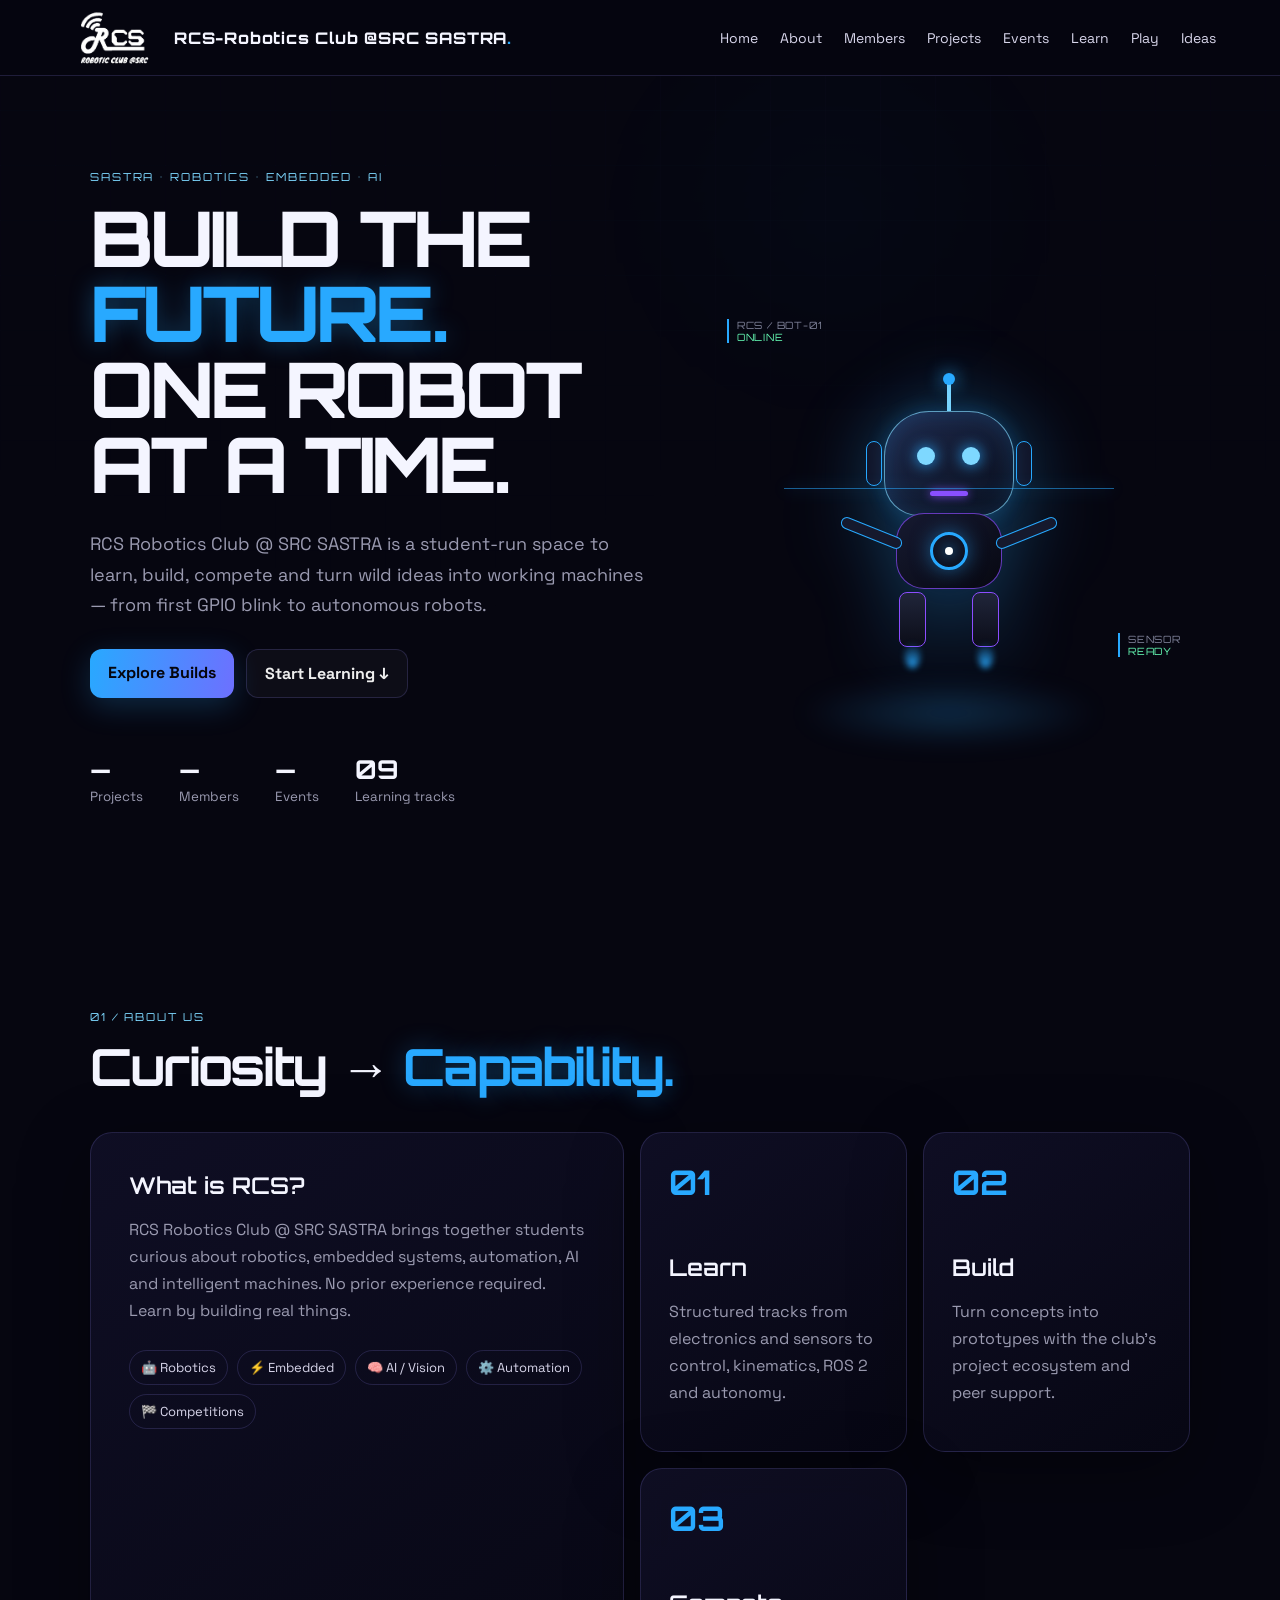
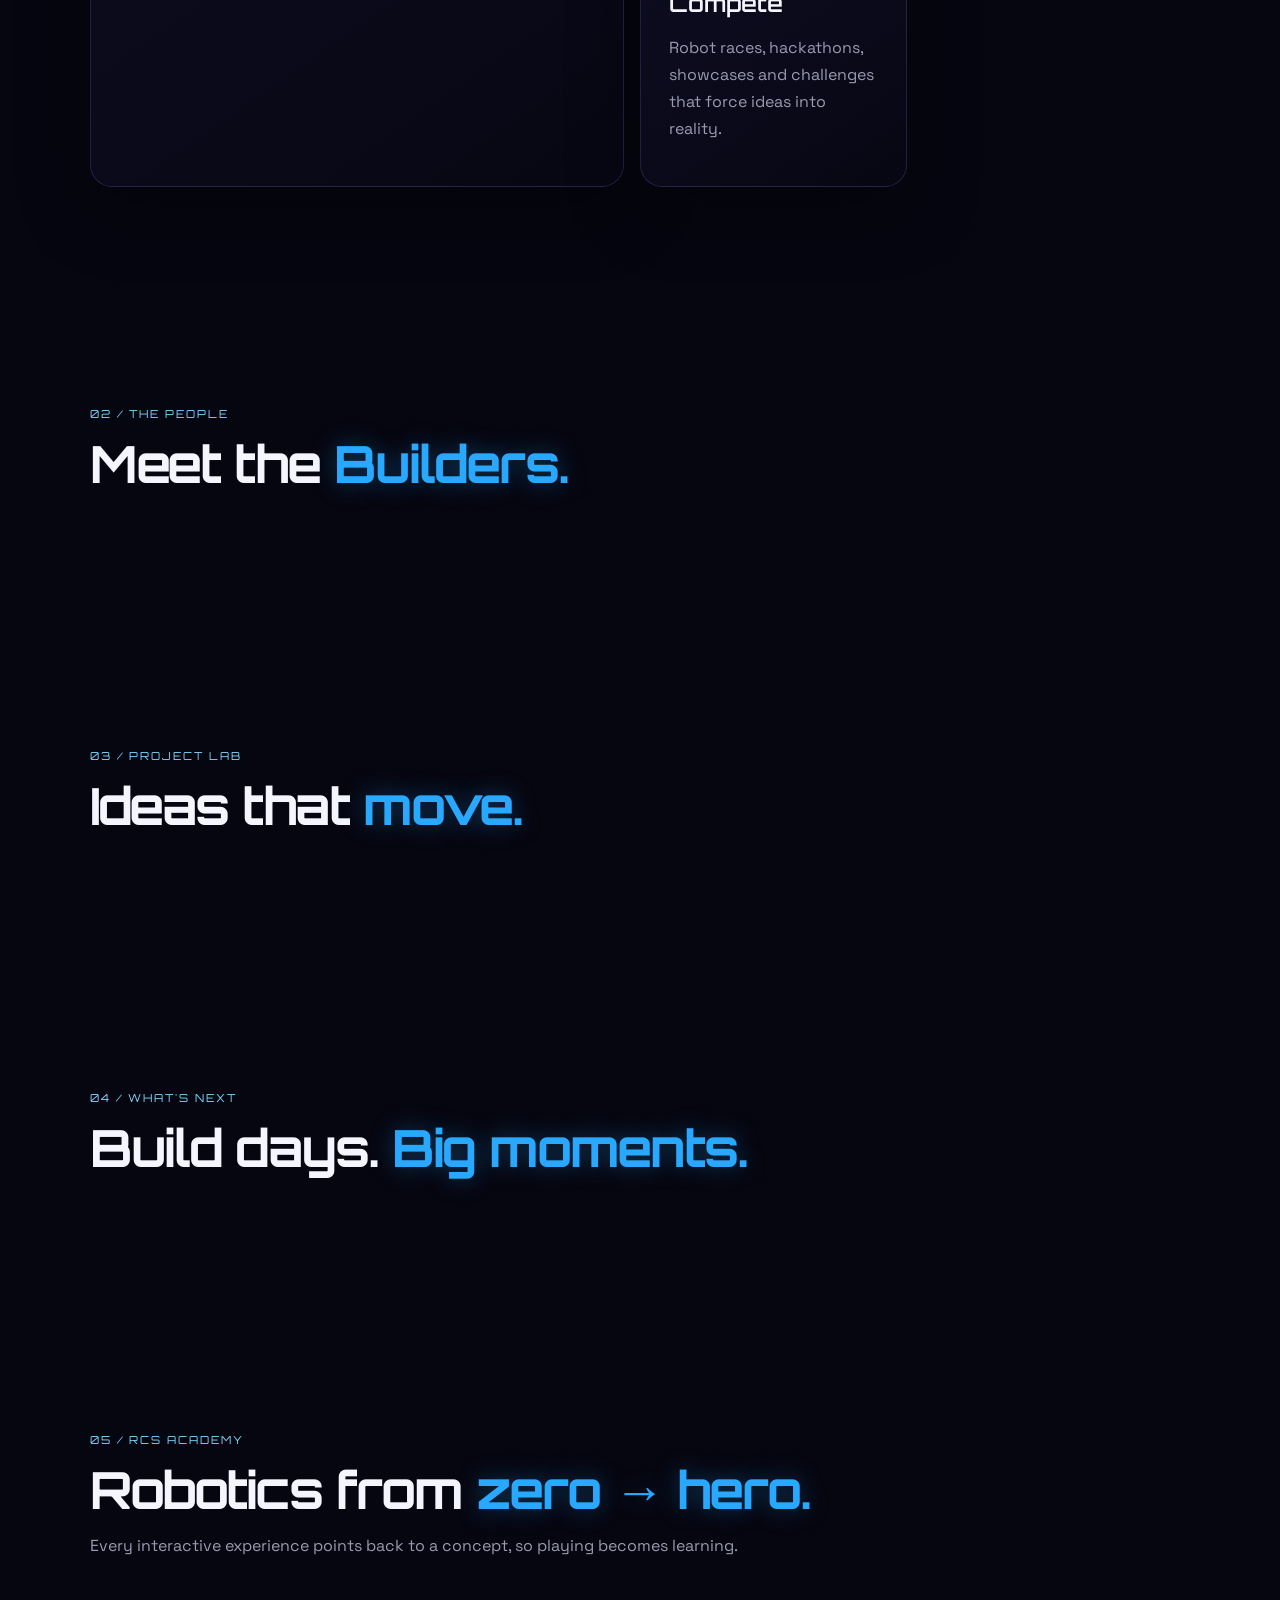
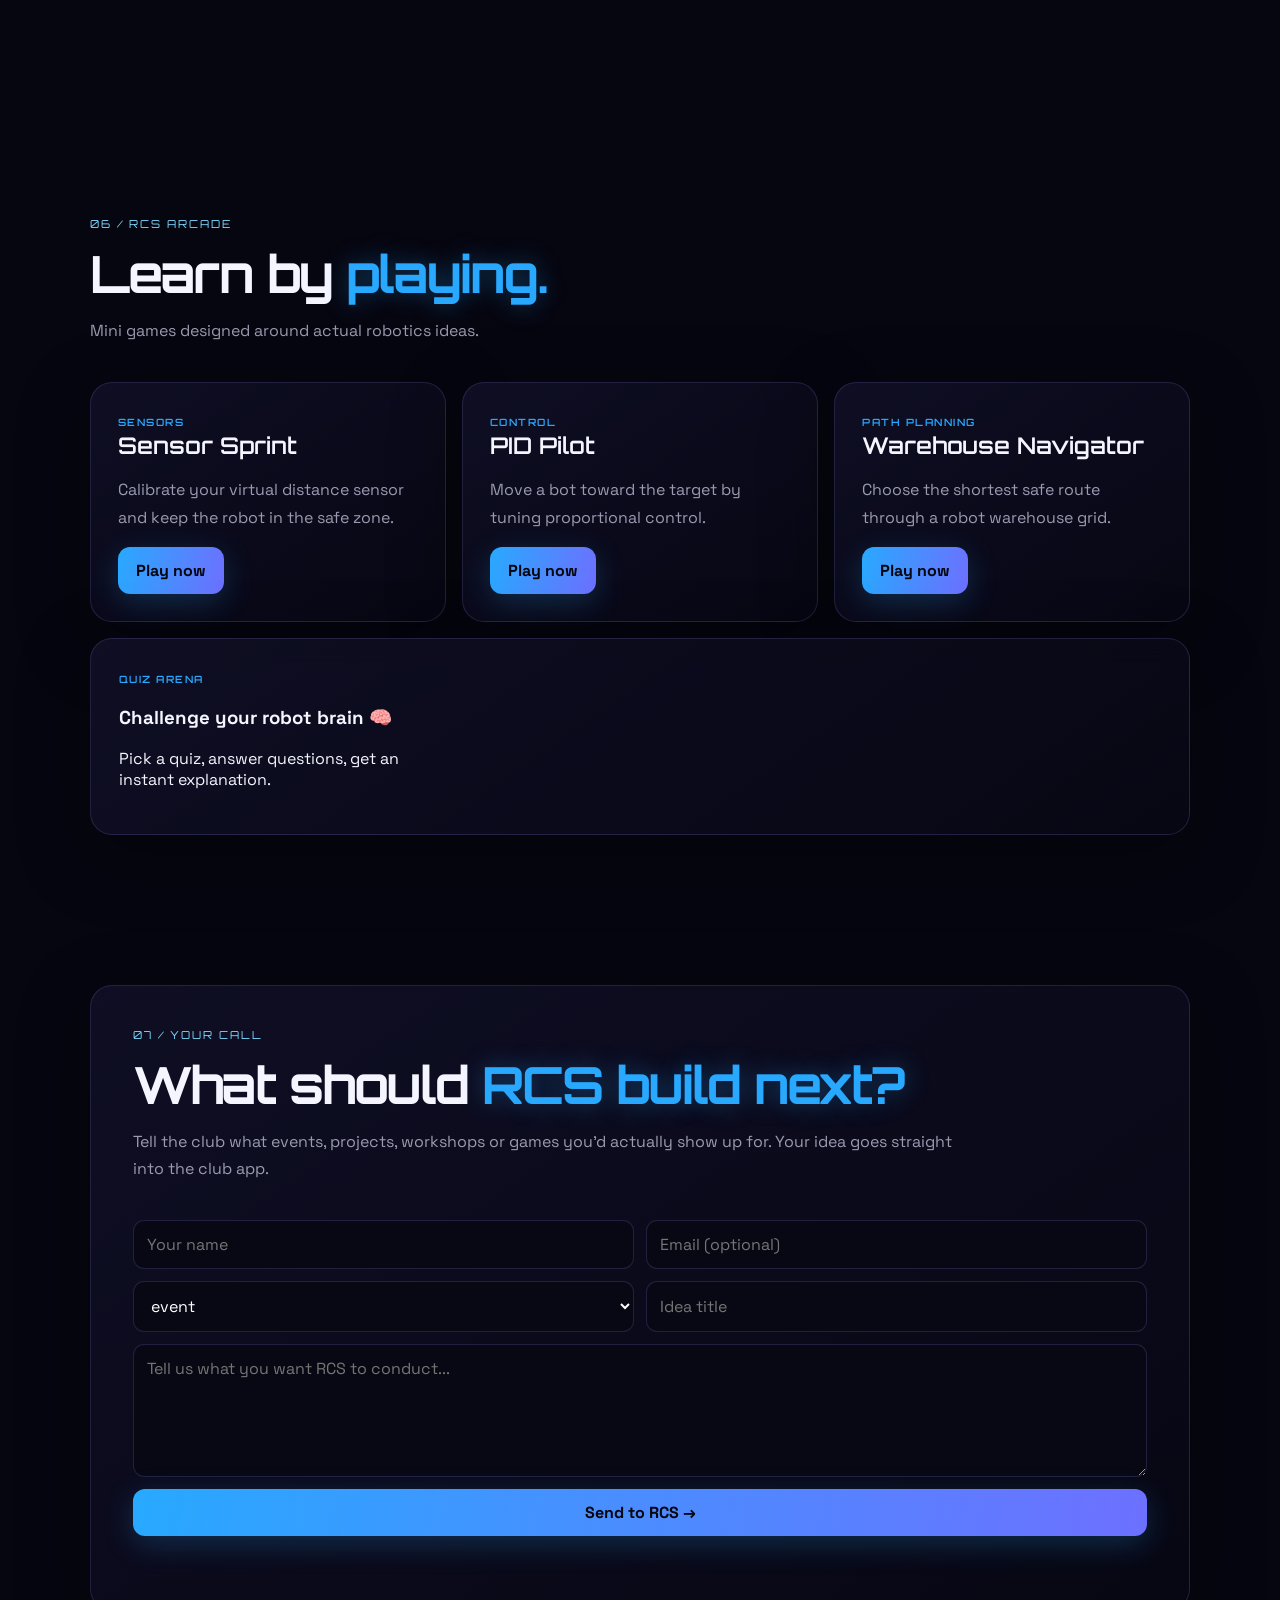
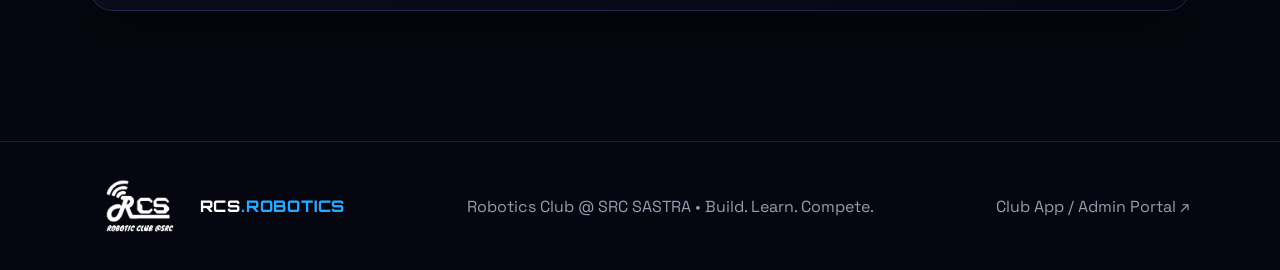
==== commit 025dc35c: "logo fixed" ====
--- a/templates/index.html
+++ b/templates/index.html
@@ -5,23 +5,23 @@
   <meta charset="utf-8">
   <meta name="viewport" content="width=device-width,initial-scale=1">
   <meta name="theme-color" content="#070712">
-  <meta name="description" content="RCS Robotics Club @ SASTRA — build, learn, compete.">
+  <meta name="description" content="RCS Robotics Club @ SRC SASTRA — build, learn, compete.">
   <link rel="manifest" href="/manifest.json">
-  <link rel="icon" href="/static/assets/channels4_profile.png">
+  <link rel="icon" href="/static/assets/rcs-logo.png">
   <link rel="preconnect" href="https://fonts.googleapis.com">
   <link rel="preconnect" href="https://fonts.gstatic.com" crossorigin>
   <link
     href="https://fonts.googleapis.com/css2?family=Orbitron:wght@500;600;700;800&family=Space+Grotesk:wght@400;500;600;700&display=swap"
     rel="stylesheet">
   <link rel="stylesheet" href="/static/style.css">
-  <title>RCS Robotics Club @ SASTRA</title>
+  <title>RCS Robotics Club @ SRC SASTRA</title>
 </head>
 
 <body>
   <div class="grid-bg"></div>
   <header class="nav">
-    <a class="brand" href="#home"><img src="/static/assets/channels4_profile.png" alt="RCS logo"><span>RCS-Robotics Club
-        @SASTRA<span class="blue">.</span></span></a>
+    <a class="brand" href="#home"><img src="/static/assets/rcs-logo.png" alt="RCS logo"><span>RCS-Robotics Club
+        @SRC SASTRA<span class="blue">.</span></span></a>
     <button class="nav-toggle" onclick="toggleNav()">☰</button>
     <nav id="navLinks"><a href="#home">Home</a><a href="#about">About</a><a href="#members">Members</a><a
         href="#projects">Projects</a><a href="#events">Events</a><a href="#learn">Learn</a><a href="#play">Play</a><a
@@ -33,7 +33,7 @@
       <div class="hero-copy">
         <p class="eyebrow">SASTRA • ROBOTICS • EMBEDDED • AI</p>
         <h1>BUILD THE <span>FUTURE.</span><br>ONE ROBOT AT A TIME.</h1>
-        <p class="hero-text">RCS Robotics Club @ SASTRA is a student-run space to learn, build, compete and turn wild
+        <p class="hero-text">RCS Robotics Club @ SRC SASTRA is a student-run space to learn, build, compete and turn wild
           ideas into working machines — from first GPIO blink to autonomous robots.</p>
         <div class="cta-row"><a class="btn primary" href="#projects">Explore Builds</a><a class="btn ghost"
             href="#learn">Start Learning ↓</a></div>
@@ -78,7 +78,7 @@
       <div class="about-grid">
         <article class="glass big">
           <h3>What is RCS?</h3>
-          <p>RCS Robotics Club @ SASTRA brings together students curious about robotics, embedded systems, automation,
+          <p>RCS Robotics Club @ SRC SASTRA brings together students curious about robotics, embedded systems, automation,
             AI and intelligent machines. No prior experience required. Learn by building real things.</p>
           <div class="pill-row"><span>🤖 Robotics</span><span>⚡ Embedded</span><span>🧠 AI / Vision</span><span>⚙️
               Automation</span><span>🏁 Competitions</span></div>
@@ -191,10 +191,10 @@
     </section>
   </main>
   <footer>
-    <div class="brand"><img src="/static/assets/channels4_profile.png" alt=""><span>RCS<span
+    <div class="brand"><img src="/static/assets/rcs-logo.png" alt=""><span>RCS<span
           class="blue">.ROBOTICS</span></span>
     </div>
-    <p>Robotics Club @ SASTRA • Build. Learn. Compete.</p><a href="/app">Club App / Admin Portal ↗</a>
+    <p>Robotics Club @ SRC SASTRA • Build. Learn. Compete.</p><a href="/app">Club App / Admin Portal ↗</a>
   </footer>
   <script src="/static/app.js"></script>
 </body>
--- a/static/style.css
+++ b/static/style.css
@@ -1,6 +1,6 @@
 :root{--bg:#060610;--panel:#0d0c1c;--panel2:#111027;--blue:#28a9ff;--blue2:#7ed8ff;--purple:#8c4dff;--text:#f4f5ff;--muted:#9a9ab0;--line:rgba(151,139,255,.18);--shadow:0 20px 70px rgba(0,0,0,.35)}
 *{box-sizing:border-box}html{scroll-behavior:smooth}body{margin:0;background:var(--bg);color:var(--text);font-family:"Space Grotesk",sans-serif;overflow-x:hidden}a{color:inherit;text-decoration:none}button,input,textarea,select{font:inherit}.grid-bg{position:fixed;inset:0;pointer-events:none;opacity:.18;background-image:linear-gradient(rgba(40,169,255,.08) 1px,transparent 1px),linear-gradient(90deg,rgba(140,77,255,.07) 1px,transparent 1px);background-size:55px 55px;mask-image:linear-gradient(to bottom,black,transparent 75%);z-index:-2}.grid-bg:after{content:"";position:absolute;inset:0;background:radial-gradient(circle at 65% 25%,rgba(40,169,255,.18),transparent 25%),radial-gradient(circle at 30% 70%,rgba(140,77,255,.12),transparent 28%)}
-.nav{height:76px;display:flex;align-items:center;justify-content:space-between;padding:0 5vw;position:sticky;top:0;z-index:20;background:rgba(6,6,16,.72);backdrop-filter:blur(18px);border-bottom:1px solid var(--line)}.brand{display:flex;align-items:center;gap:10px;font-family:Orbitron,sans-serif;font-weight:800;letter-spacing:.05em}.brand img{width:42px;height:42px;object-fit:cover;border-radius:50%;border:1px solid var(--blue);box-shadow:0 0 20px rgba(40,169,255,.25)}.blue{color:var(--blue)}nav{display:flex;gap:22px;align-items:center;font-size:14px;color:#d7d5ea}nav a:hover{color:#fff}.nav-app{padding:10px 15px;border:1px solid var(--blue);border-radius:999px;color:var(--blue)}.nav-toggle{display:none;background:none;color:white;border:0;font-size:24px}
+.nav{height:76px;display:flex;align-items:center;justify-content:space-between;padding:0 5vw;position:sticky;top:0;z-index:20;background:rgba(6,6,16,.72);backdrop-filter:blur(18px);border-bottom:1px solid var(--line)}.brand{display:flex;align-items:center;gap:10px;font-family:Orbitron,sans-serif;font-weight:800;letter-spacing:.05em}.brand img{width:100px;height:auto;max-height:58px;object-fit:contain;}.blue{color:var(--blue)}nav{display:flex;gap:22px;align-items:center;font-size:14px;color:#d7d5ea}nav a:hover{color:#fff}.nav-app{padding:10px 15px;border:1px solid var(--blue);border-radius:999px;color:var(--blue)}.nav-toggle{display:none;background:none;color:white;border:0;font-size:24px}
 .hero{min-height:calc(100vh - 76px);display:grid;grid-template-columns:1.08fr .92fr;align-items:center;padding:6vw 7vw;gap:4vw;position:relative}.hero-copy{max-width:780px}.eyebrow{font-family:Orbitron,sans-serif;font-size:11px;letter-spacing:.18em;color:var(--blue2);margin:0 0 16px}.hero h1{font:800 clamp(42px,6vw,84px)/.98 Orbitron,sans-serif;letter-spacing:-.05em;margin:0}.hero h1 span,h2 span{color:var(--blue);text-shadow:0 0 25px rgba(40,169,255,.35)}.hero-text{font-size:18px;line-height:1.7;color:var(--muted);max-width:650px;margin:28px 0}.cta-row{display:flex;gap:12px;flex-wrap:wrap}.btn{border:0;border-radius:12px;padding:13px 18px;cursor:pointer;font-weight:700;transition:.2s}.btn:hover{transform:translateY(-2px)}.btn.primary{background:linear-gradient(100deg,var(--blue),#6d70ff);color:#05050d;box-shadow:0 8px 30px rgba(40,169,255,.22)}.btn.ghost{background:rgba(255,255,255,.03);color:#eee;border:1px solid var(--line)}.stats{display:flex;gap:36px;margin-top:55px}.stats b{font:700 26px Orbitron,sans-serif;display:block}.stats small{color:var(--muted)}
 .robot-stage{height:650px;position:relative;display:grid;place-items:center;perspective:1000px}.robot{width:190px;height:250px;position:relative;transform-style:preserve-3d;filter:drop-shadow(0 0 35px rgba(40,169,255,.35));transition:transform .15s ease-out}.bot-head{position:absolute;left:30px;top:48px;width:130px;height:105px;border-radius:45px 45px 35px 35px;background:linear-gradient(145deg,#1f2b4e,#090c19);border:1px solid rgba(126,216,255,.7);box-shadow:inset 0 0 25px rgba(40,169,255,.18),0 0 20px rgba(40,169,255,.2);display:flex;justify-content:center;gap:27px;padding-top:35px}.eye{width:18px;height:18px;border-radius:50%;background:var(--blue2);box-shadow:0 0 15px var(--blue);animation:blink 3.5s infinite}.mouth{position:absolute;bottom:19px;width:38px;height:5px;border-radius:10px;background:var(--purple);box-shadow:0 0 10px var(--purple)}.antenna{position:absolute;top:17px;left:93px;width:4px;height:35px;background:var(--blue2)}.antenna:after{content:"";position:absolute;top:-7px;left:-4px;width:12px;height:12px;border-radius:50%;background:var(--blue);box-shadow:0 0 18px var(--blue)}.ear{position:absolute;top:78px;width:16px;height:45px;background:#12162a;border:1px solid var(--blue);border-radius:10px}.ear.left{left:12px}.ear.right{right:12px}.body-core{position:absolute;left:42px;top:150px;width:106px;height:76px;border-radius:28px;background:linear-gradient(145deg,#161a31,#070811);border:1px solid rgba(140,77,255,.7);display:grid;place-items:center}.core-ring{width:38px;height:38px;border-radius:50%;border:3px solid var(--blue);box-shadow:0 0 20px rgba(40,169,255,.5);animation:spin 4s linear infinite}.core-dot{position:absolute;width:8px;height:8px;background:#fff;border-radius:50%;box-shadow:0 0 14px var(--blue)}.arm{position:absolute;width:65px;height:12px;background:#15192d;border:1px solid var(--blue);top:164px;border-radius:20px}.arm-l{left:-15px;transform:rotate(22deg)}.arm-r{right:-15px;transform:rotate(-22deg)}.thruster{position:absolute;top:229px;width:27px;height:55px;background:linear-gradient(#20253a,#0b0d18);border:1px solid var(--purple);border-radius:8px}.thruster:after{content:"";position:absolute;bottom:-22px;left:5px;width:15px;height:25px;border-radius:50%;background:linear-gradient(transparent,var(--blue));filter:blur(3px)}.t-l{left:45px}.t-r{right:45px}.floor-glow{position:absolute;bottom:65px;width:330px;height:70px;border-radius:50%;background:radial-gradient(ellipse,rgba(40,169,255,.25),transparent 65%);filter:blur(12px)}.scan{position:absolute;width:330px;height:1px;background:var(--blue);box-shadow:0 0 15px var(--blue);animation:scan 3s ease-in-out infinite;opacity:.55}.hud{position:absolute;font:10px Orbitron,sans-serif;color:#7f8299;border-left:2px solid var(--blue);padding-left:8px;letter-spacing:.08em}.hud span{color:#64f7b2}.hud-a{top:24%;left:4%}.hud-b{bottom:24%;right:2%}
 .section{padding:110px 7vw;max-width:1500px;margin:auto}.section-head{max-width:820px;margin-bottom:38px}.section-head h2{font:700 clamp(30px,4vw,56px)/1.05 Orbitron,sans-serif;margin:0 0 16px;letter-spacing:-.04em}.section-head>p:not(.eyebrow){color:var(--muted);line-height:1.7}.glass{background:linear-gradient(145deg,rgba(17,16,39,.86),rgba(8,8,20,.86));border:1px solid var(--line);border-radius:22px;box-shadow:var(--shadow);backdrop-filter:blur(15px)}.about-grid{display:grid;grid-template-columns:2fr 1fr 1fr;gap:16px}.about-grid .big{grid-row:span 2;padding:38px}.about-grid article:not(.big){padding:28px}.about-grid h3,.game h3,.quick h2{font:600 23px Orbitron;margin:0 0 12px}.about-grid p,.game p,.quick p{color:var(--muted);line-height:1.7}.icon{font:700 34px Orbitron;color:var(--blue);margin-bottom:50px}.pill-row{display:flex;gap:9px;flex-wrap:wrap;margin-top:25px}.pill-row span{color:#d7d5ea;border:1px solid var(--line);padding:8px 11px;border-radius:999px;font-size:13px}.card-grid{display:grid;grid-template-columns:repeat(4,1fr);gap:16px}.member{padding:0;overflow:hidden}.member-img{height:250px;width:100%;object-fit:cover;background:linear-gradient(135deg,#15122b,#071b2a)}.avatar{height:250px;display:grid;place-items:center;font:700 50px Orbitron;color:var(--blue);background:radial-gradient(circle,rgba(40,169,255,.14),transparent 55%)}.member-info{padding:22px}.member-info h3{margin:0 0 4px}.muted{color:var(--muted);font-size:14px}.skill{color:var(--blue2);font-size:12px;margin-top:14px}.project-grid{display:grid;grid-template-columns:repeat(3,1fr);gap:16px}.project{padding:28px;min-height:290px;position:relative;overflow:hidden}.project:before{content:"";position:absolute;inset:-80px auto auto -50px;width:180px;height:180px;background:rgba(40,169,255,.09);border-radius:50%;filter:blur(5px)}.project-img{width:100%;height:150px;object-fit:cover;border-radius:14px;margin-bottom:20px}.project h3{font:600 21px Orbitron;margin:0 0 10px}.tag{display:inline-block;border:1px solid var(--line);color:var(--blue2);border-radius:999px;padding:5px 9px;font-size:10px;letter-spacing:.08em;margin-bottom:15px}.project p{color:var(--muted);line-height:1.6}.event-list{display:grid;gap:12px}.event{display:grid;grid-template-columns:110px 1fr auto;gap:25px;align-items:center;padding:20px 24px}.event-date{font:700 22px Orbitron;color:var(--blue)}.event h3{margin:0 0 6px}.event p{margin:0;color:var(--muted)}.learning-grid{display:grid;grid-template-columns:repeat(3,1fr);gap:16px}.lesson{padding:25px;cursor:pointer;transition:.2s}.lesson:hover{transform:translateY(-4px);border-color:rgba(40,169,255,.45)}.lesson-num{font:700 12px Orbitron;color:var(--blue);margin-bottom:35px}.lesson h3{margin:0 0 9px;font:600 18px Orbitron}.lesson p{color:var(--muted);line-height:1.6;font-size:14px}.level{font-size:10px;color:#bbb8cf;text-transform:uppercase;letter-spacing:.12em}.play-grid{display:grid;grid-template-columns:repeat(3,1fr);gap:16px}.game{padding:27px}.game-tag{font:600 10px Orbitron;color:var(--blue);letter-spacing:.15em}.gamebox{margin-top:20px;padding:16px;border:1px solid var(--line);border-radius:15px;background:#070811}.hidden{display:none!important}.quiz-wrap{margin-top:16px;padding:28px;display:grid;grid-template-columns:1fr 2fr;gap:30px;align-items:start}.quiz-list{display:grid;gap:10px}.quiz-card{padding:17px;border:1px solid var(--line);border-radius:14px;background:rgba(255,255,255,.02)}.quiz-card button{margin-top:12px}.ideas{padding-top:40px;padding-bottom:130px}.idea-panel{padding:42px}.form-grid{display:grid;grid-template-columns:1fr 1fr;gap:12px}.form-grid textarea,.form-grid button,.form-msg{grid-column:1/-1}.form-grid input,.form-grid textarea,.form-grid select,.login-card input,.editor input,.editor textarea,.editor select{width:100%;background:#080814;border:1px solid var(--line);color:#fff;border-radius:11px;padding:13px;outline:none}.form-grid input:focus,.form-grid textarea:focus,.form-grid select:focus,.login-card input:focus,.editor input:focus,.editor textarea:focus,.editor select:focus{border-color:var(--blue)}.form-msg{color:#72f3b1;min-height:20px}footer{border-top:1px solid var(--line);padding:35px 7vw;display:flex;align-items:center;justify-content:space-between;gap:20px;color:var(--muted)}footer .brand{color:white}
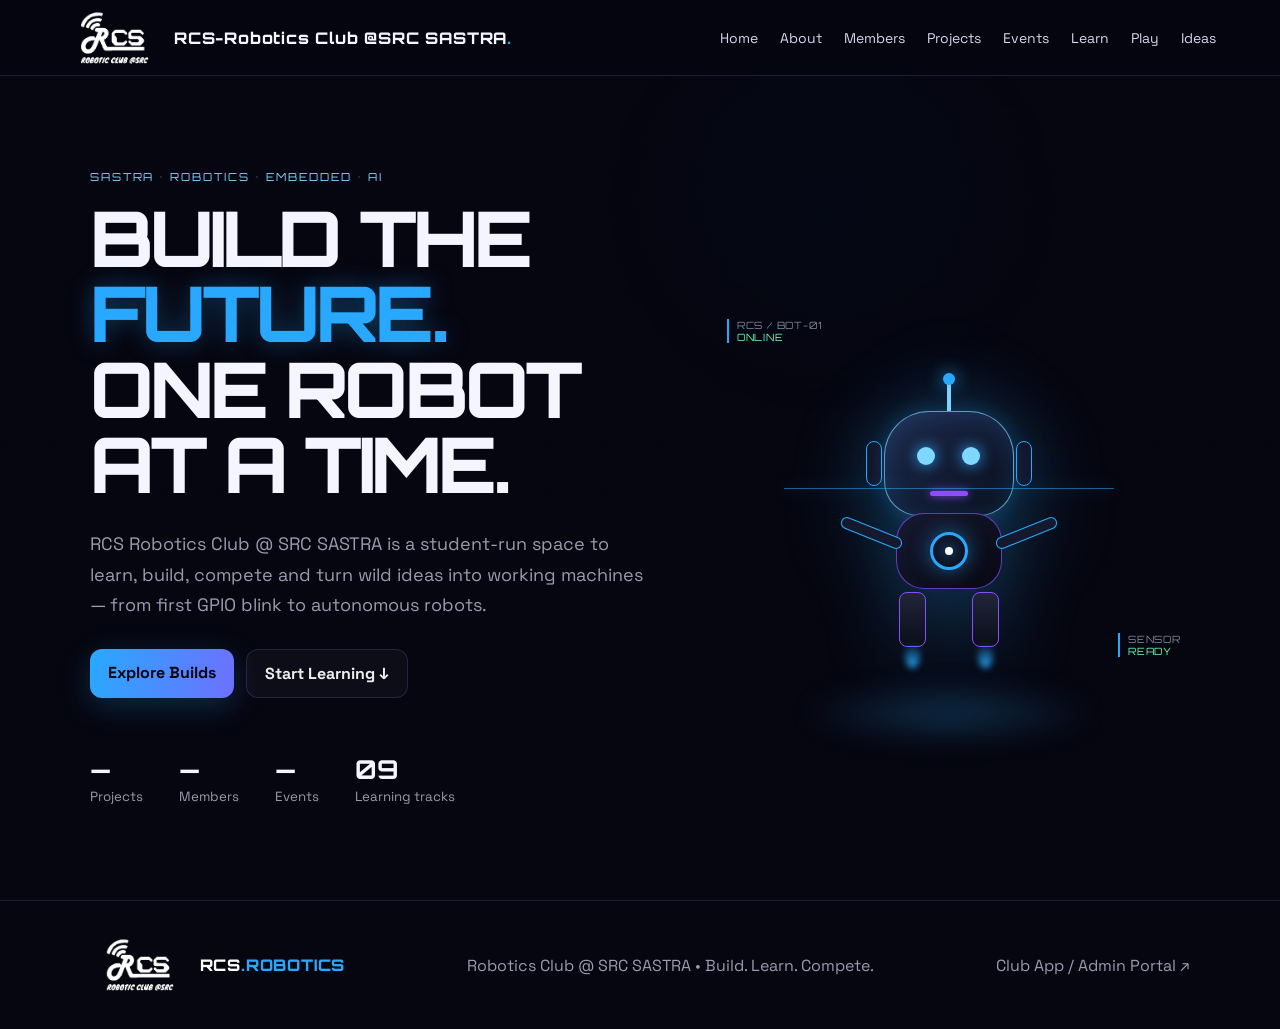
==== commit 309c6b06: "Update index.html" ====
--- a/templates/index.html
+++ b/templates/index.html
@@ -23,9 +23,9 @@
     <a class="brand" href="#home"><img src="/static/assets/rcs-logo.png" alt="RCS logo"><span>RCS-Robotics Club
         @SRC SASTRA<span class="blue">.</span></span></a>
     <button class="nav-toggle" onclick="toggleNav()">☰</button>
-    <nav id="navLinks"><a href="#home">Home</a><a href="#about">About</a><a href="#members">Members</a><a
-        href="#projects">Projects</a><a href="#events">Events</a><a href="#learn">Learn</a><a href="#play">Play</a><a
-        href="#ideas">Ideas</a>
+    <nav id="navLinks"><a href="/home">Home</a><a href="/about">About</a><a href="/members">Members</a><a
+        href="/projects">Projects</a><a href="/events">Events</a><a href="/learn">Learn</a><a href="/play">Play</a><a
+        href="/ideas">Ideas</a>
   </header>
 
   <main>
@@ -69,126 +69,6 @@
         <div class="floor-glow"></div>
       </div>
     </section>
-
-    <section id="about" class="section">
-      <div class="section-head">
-        <p class="eyebrow">01 / ABOUT US</p>
-        <h2>Curiosity → <span>Capability.</span></h2>
-      </div>
-      <div class="about-grid">
-        <article class="glass big">
-          <h3>What is RCS?</h3>
-          <p>RCS Robotics Club @ SRC SASTRA brings together students curious about robotics, embedded systems, automation,
-            AI and intelligent machines. No prior experience required. Learn by building real things.</p>
-          <div class="pill-row"><span>🤖 Robotics</span><span>⚡ Embedded</span><span>🧠 AI / Vision</span><span>⚙️
-              Automation</span><span>🏁 Competitions</span></div>
-        </article>
-        <article class="glass">
-          <div class="icon">01</div>
-          <h3>Learn</h3>
-          <p>Structured tracks from electronics and sensors to control, kinematics, ROS 2 and autonomy.</p>
-        </article>
-        <article class="glass">
-          <div class="icon">02</div>
-          <h3>Build</h3>
-          <p>Turn concepts into prototypes with the club's project ecosystem and peer support.</p>
-        </article>
-        <article class="glass">
-          <div class="icon">03</div>
-          <h3>Compete</h3>
-          <p>Robot races, hackathons, showcases and challenges that force ideas into reality.</p>
-        </article>
-      </div>
-    </section>
-
-    <section id="members" class="section">
-      <div class="section-head">
-        <p class="eyebrow">02 / THE PEOPLE</p>
-        <h2>Meet the <span>Builders.</span></h2>
-      </div>
-      <div id="membersGrid" class="card-grid"></div>
-    </section>
-
-    <section id="projects" class="section">
-      <div class="section-head">
-        <p class="eyebrow">03 / PROJECT LAB</p>
-        <h2>Ideas that <span>move.</span></h2>
-      </div>
-      <div id="projectsGrid" class="project-grid"></div>
-    </section>
-
-    <section id="events" class="section">
-      <div class="section-head">
-        <p class="eyebrow">04 / WHAT'S NEXT</p>
-        <h2>Build days. <span>Big moments.</span></h2>
-      </div>
-      <div id="eventsGrid" class="event-list"></div>
-    </section>
-
-    <section id="learn" class="section">
-      <div class="section-head">
-        <p class="eyebrow">05 / RCS ACADEMY</p>
-        <h2>Robotics from <span>zero → hero.</span></h2>
-        <p>Every interactive experience points back to a concept, so playing becomes learning.</p>
-      </div>
-      <div id="learningGrid" class="learning-grid"></div>
-    </section>
-
-    <section id="play" class="section play-section">
-      <div class="section-head">
-        <p class="eyebrow">06 / RCS ARCADE</p>
-        <h2>Learn by <span>playing.</span></h2>
-        <p>Mini games designed around actual robotics ideas.</p>
-      </div>
-      <div class="play-grid">
-        <article class="game glass"><span class="game-tag">SENSORS</span>
-          <h3>Sensor Sprint</h3>
-          <p>Calibrate your virtual distance sensor and keep the robot in the safe zone.</p><button class="btn primary"
-            onclick="startSensorGame()">Play now</button>
-          <div id="sensorGame" class="gamebox hidden"></div>
-        </article>
-        <article class="game glass"><span class="game-tag">CONTROL</span>
-          <h3>PID Pilot</h3>
-          <p>Move a bot toward the target by tuning proportional control.</p><button class="btn primary"
-            onclick="startPIDGame()">Play now</button>
-          <div id="pidGame" class="gamebox hidden"></div>
-        </article>
-        <article class="game glass"><span class="game-tag">PATH PLANNING</span>
-          <h3>Warehouse Navigator</h3>
-          <p>Choose the shortest safe route through a robot warehouse grid.</p><button class="btn primary"
-            onclick="startPathGame()">Play now</button>
-          <div id="pathGame" class="gamebox hidden"></div>
-        </article>
-      </div>
-      <div id="quizArea" class="quiz-wrap glass">
-        <div><span class="game-tag">QUIZ ARENA</span>
-          <h3>Challenge your robot brain 🧠</h3>
-          <p>Pick a quiz, answer questions, get an instant explanation.</p>
-        </div>
-        <div id="quizList" class="quiz-list"></div>
-      </div>
-    </section>
-
-    <section id="ideas" class="section ideas">
-      <div class="idea-panel glass">
-        <div class="section-head">
-          <p class="eyebrow">07 / YOUR CALL</p>
-          <h2>What should <span>RCS build next?</span></h2>
-          <p>Tell the club what events, projects, workshops or games you'd actually show up for. Your idea goes straight
-            into the club app.</p>
-        </div>
-        <form id="ideaForm" class="form-grid"><input name="name" placeholder="Your name"><input name="email"
-            type="email" placeholder="Email (optional)"><select name="type">
-            <option>event</option>
-            <option>project</option>
-            <option>workshop</option>
-            <option>game</option>
-            <option>other</option>
-          </select><input name="title" placeholder="Idea title" required><textarea name="message" rows="5"
-            placeholder="Tell us what you want RCS to conduct..." required></textarea><button class="btn primary"
-            type="submit">Send to RCS →</button><span id="ideaMsg" class="form-msg"></span></form>
-      </div>
-    </section>
   </main>
   <footer>
     <div class="brand"><img src="/static/assets/rcs-logo.png" alt=""><span>RCS<span
@@ -199,4 +79,4 @@
   <script src="/static/app.js"></script>
 </body>
 
-</html>+</html>
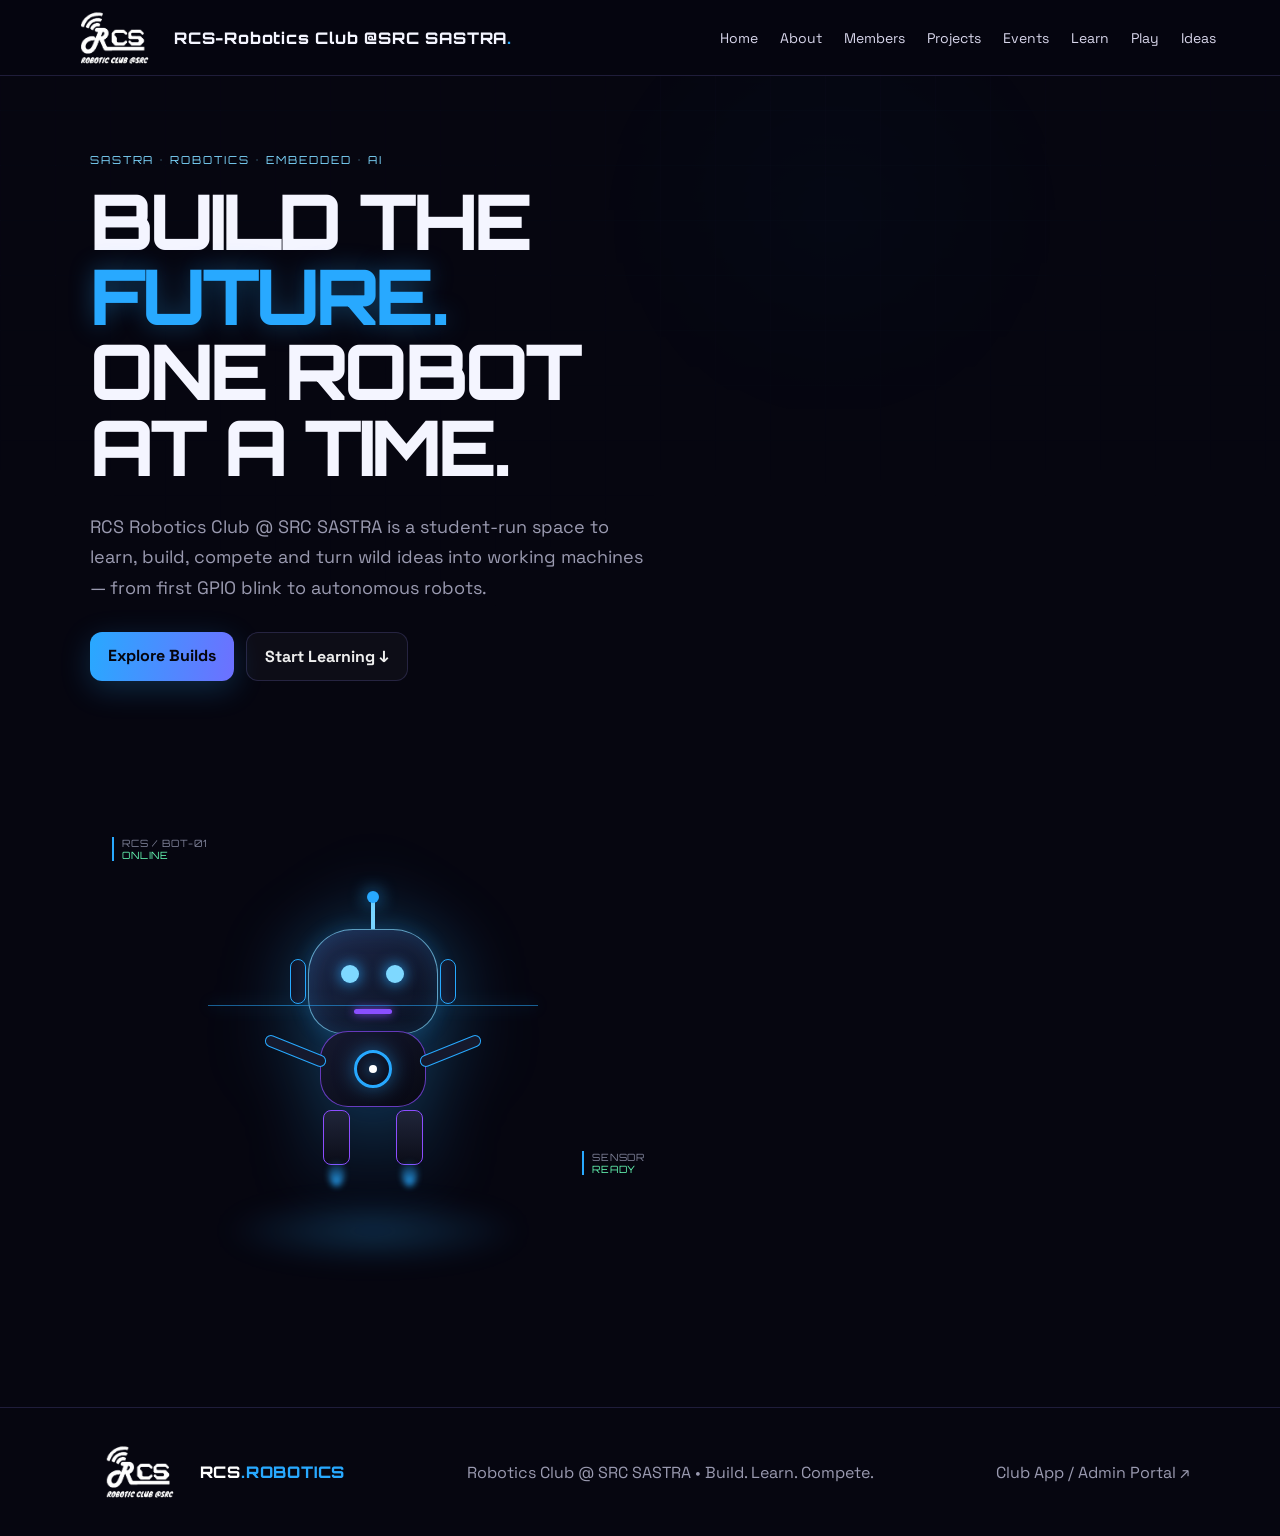
==== commit 89016f7d: "Update index.html" ====
--- a/templates/index.html
+++ b/templates/index.html
@@ -37,13 +37,7 @@
           ideas into working machines — from first GPIO blink to autonomous robots.</p>
         <div class="cta-row"><a class="btn primary" href="#projects">Explore Builds</a><a class="btn ghost"
             href="#learn">Start Learning ↓</a></div>
-        <div class="stats">
-          <div><b id="statProjects">—</b><small>Projects</small></div>
-          <div><b id="statMembers">—</b><small>Members</small></div>
-          <div><b id="statEvents">—</b><small>Events</small></div>
-          <div><b>09</b><small>Learning tracks</small></div>
-        </div>
-      </div>
+        
       <div class="robot-stage" id="robotStage">
         <div class="hud hud-a">RCS / BOT-01<br><span>ONLINE</span></div>
         <div class="hud hud-b">SENSOR<br><span id="sensorReadout">READY</span></div>
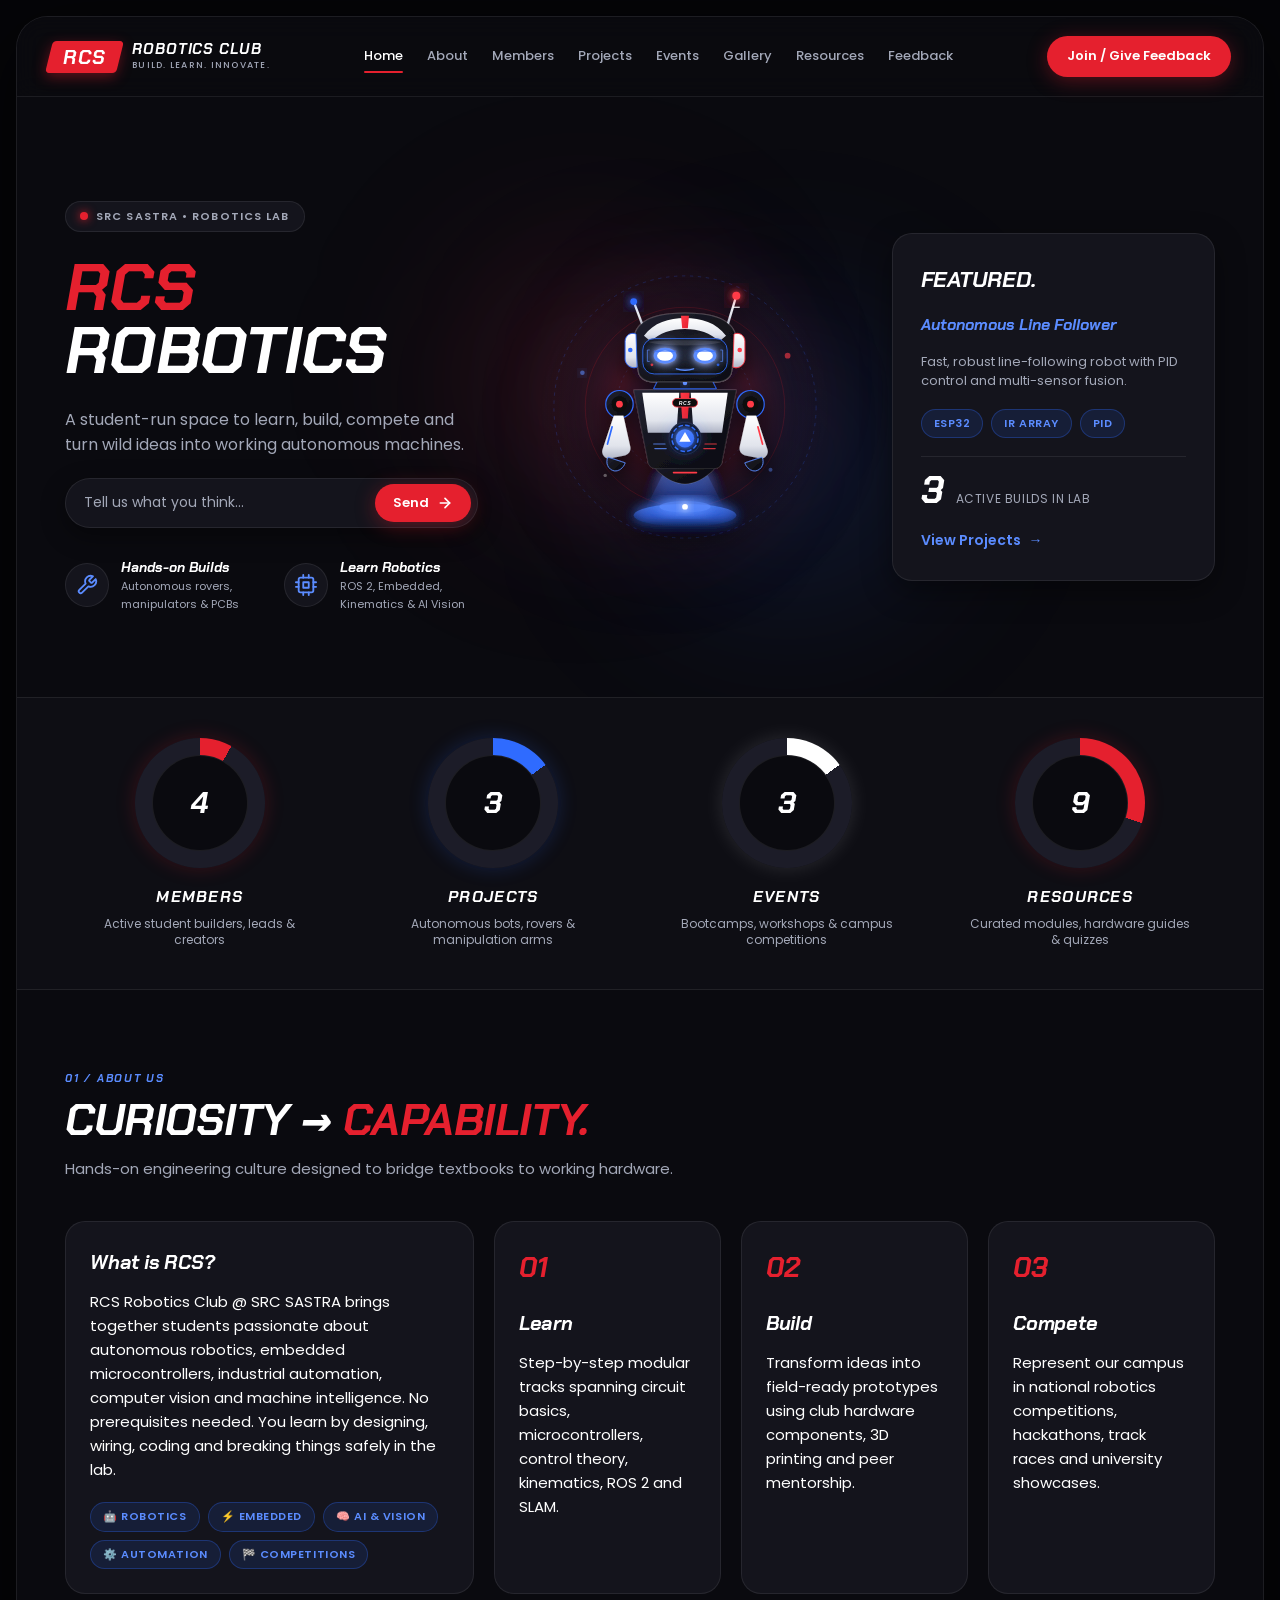
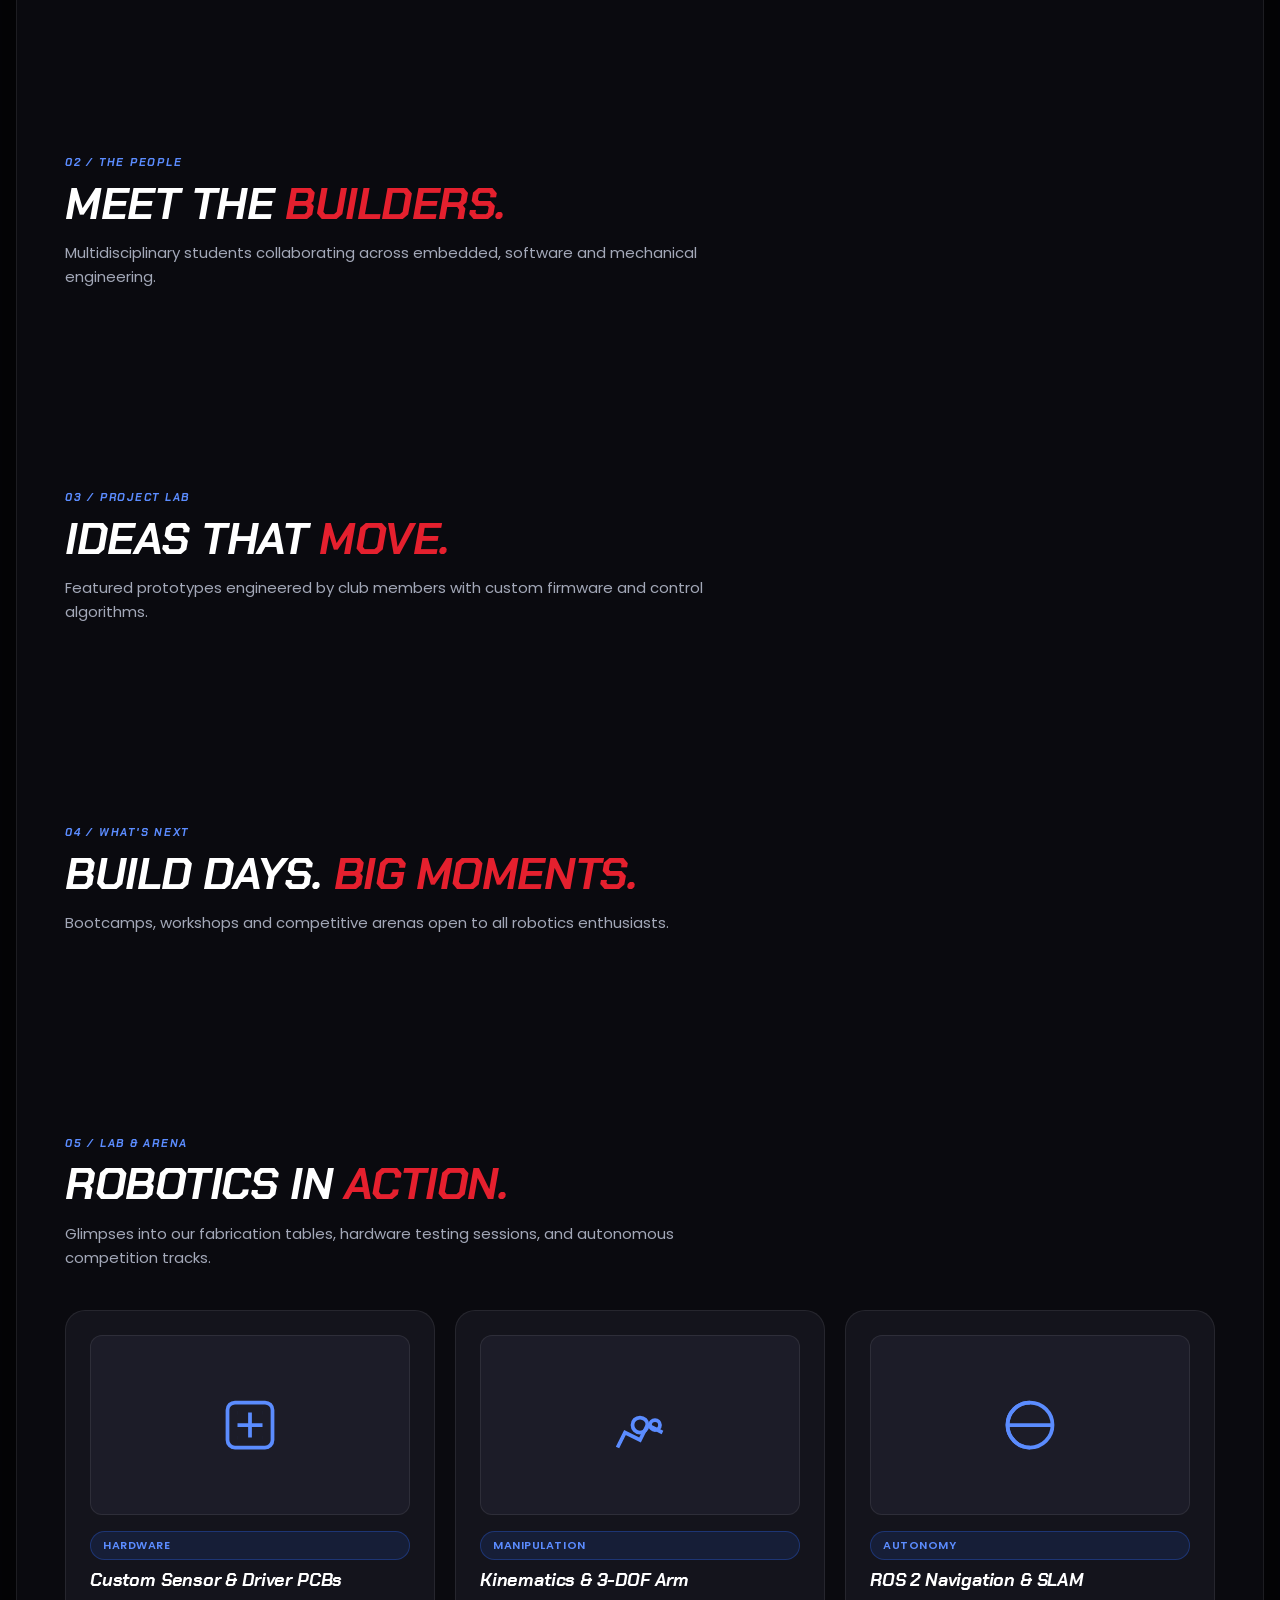
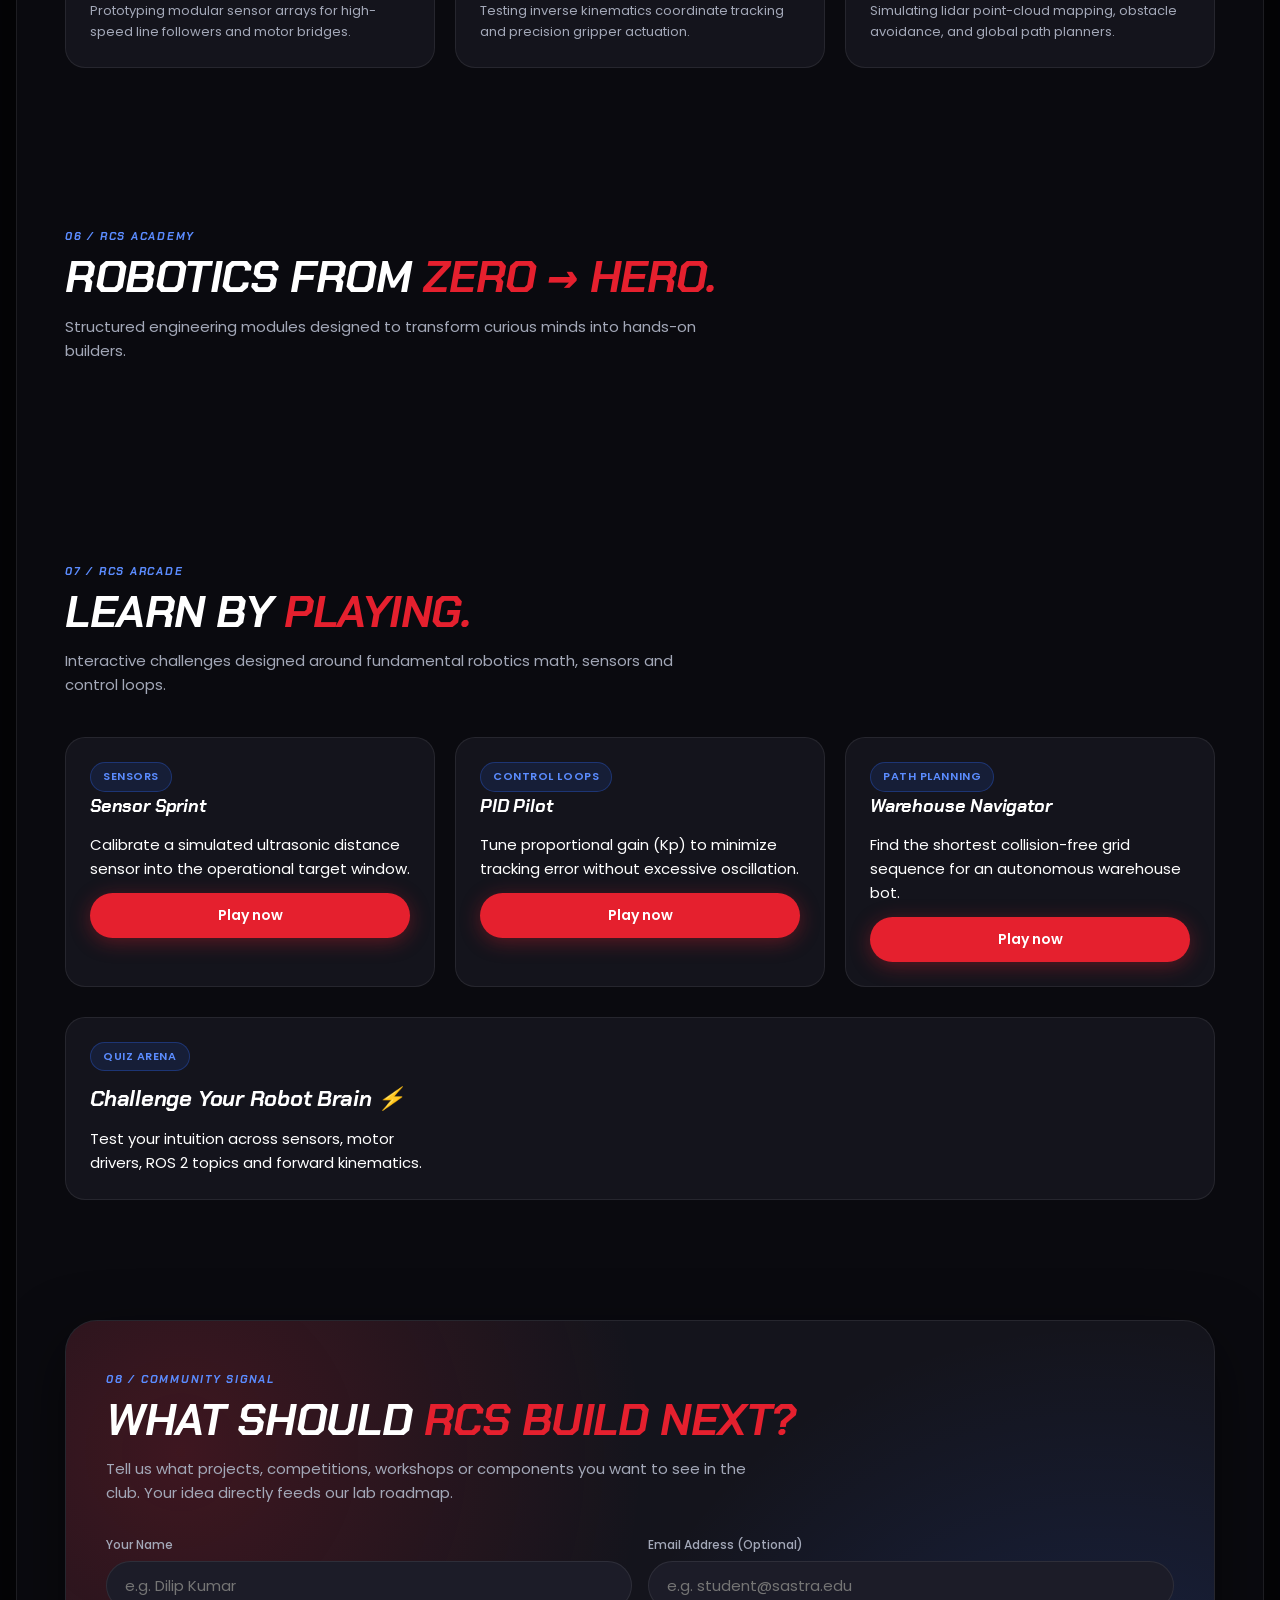
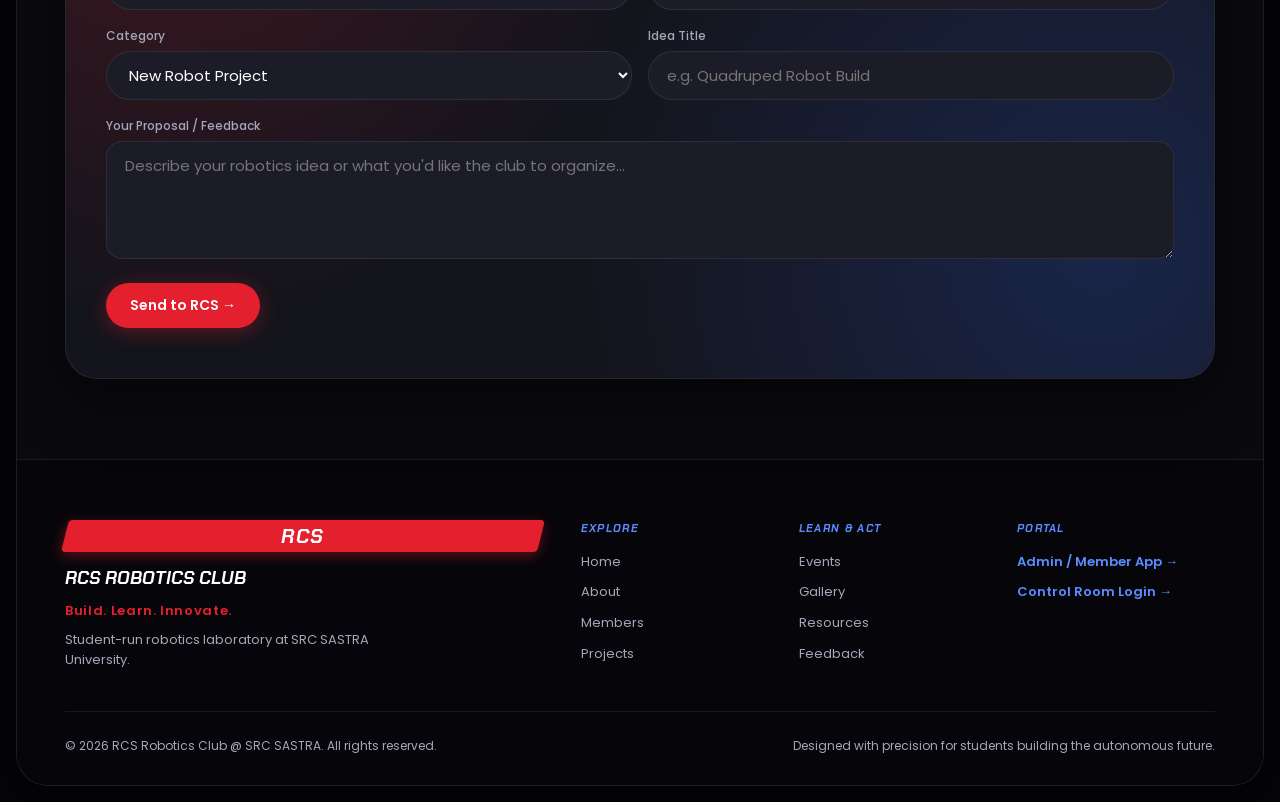
==== commit 0fa88bde: "Redesign UI with style reference: black/red/blue palette, 3-column hero, SVG robot mascot, and conic" ====
--- a/templates/index.html
+++ b/templates/index.html
@@ -1,76 +1,522 @@
 <!doctype html>
 <html lang="en">
-
 <head>
   <meta charset="utf-8">
-  <meta name="viewport" content="width=device-width,initial-scale=1">
-  <meta name="theme-color" content="#070712">
-  <meta name="description" content="RCS Robotics Club @ SRC SASTRA — build, learn, compete.">
+  <meta name="viewport" content="width=device-width, initial-scale=1">
+  <meta name="theme-color" content="#0A0A0F">
+  <meta name="description" content="RCS Robotics Club — Build. Learn. Innovate. Student robotics at SRC SASTRA.">
   <link rel="manifest" href="/manifest.json">
   <link rel="icon" href="/static/assets/rcs-logo.png">
   <link rel="preconnect" href="https://fonts.googleapis.com">
   <link rel="preconnect" href="https://fonts.gstatic.com" crossorigin>
-  <link
-    href="https://fonts.googleapis.com/css2?family=Orbitron:wght@500;600;700;800&family=Space+Grotesk:wght@400;500;600;700&display=swap"
-    rel="stylesheet">
+  <link href="https://fonts.googleapis.com/css2?family=Chakra+Petch:ital,wght@0,600;0,700;1,600;1,700&family=Poppins:wght@400;500;600;700&display=swap" rel="stylesheet">
   <link rel="stylesheet" href="/static/style.css">
-  <title>RCS Robotics Club @ SRC SASTRA</title>
+  <title>RCS Robotics Club • Build. Learn. Innovate.</title>
 </head>
-
-<body>
-  <div class="grid-bg"></div>
-  <header class="nav">
-    <a class="brand" href="#home"><img src="/static/assets/rcs-logo.png" alt="RCS logo"><span>RCS-Robotics Club
-        @SRC SASTRA<span class="blue">.</span></span></a>
-    <button class="nav-toggle" onclick="toggleNav()">☰</button>
-    <nav id="navLinks"><a href="/home">Home</a><a href="/about">About</a><a href="/members">Members</a><a
-        href="/projects">Projects</a><a href="/events">Events</a><a href="/learn">Learn</a><a href="/play">Play</a><a
-        href="/ideas">Ideas</a>
-  </header>
-
-  <main>
-    <section id="home" class="hero">
-      <div class="hero-copy">
-        <p class="eyebrow">SASTRA • ROBOTICS • EMBEDDED • AI</p>
-        <h1>BUILD THE <span>FUTURE.</span><br>ONE ROBOT AT A TIME.</h1>
-        <p class="hero-text">RCS Robotics Club @ SRC SASTRA is a student-run space to learn, build, compete and turn wild
-          ideas into working machines — from first GPIO blink to autonomous robots.</p>
-        <div class="cta-row"><a class="btn primary" href="#projects">Explore Builds</a><a class="btn ghost"
-            href="#learn">Start Learning ↓</a></div>
+<body class="outer-body">
+
+  <!-- Large rounded container representing page frame -->
+  <div class="page-container">
+    
+    <!-- NAVBAR -->
+    <header class="navbar" id="topNav">
+      <div class="nav-left">
+        <a class="brand-link" href="#home" aria-label="RCS Robotics Club Home">
+          <div class="brand-skew-badge">
+            <span class="badge-text">RCS</span>
+          </div>
+          <div class="brand-details">
+            <span class="brand-name">ROBOTICS CLUB</span>
+            <span class="brand-tagline">BUILD. LEARN. INNOVATE.</span>
+          </div>
+        </a>
+      </div>
+
+      <nav class="nav-center" id="navMenu" aria-label="Main Navigation">
+        <a href="#home" class="nav-link active">Home</a>
+        <a href="#about" class="nav-link">About</a>
+        <a href="#members" class="nav-link">Members</a>
+        <a href="#projects" class="nav-link">Projects</a>
+        <a href="#events" class="nav-link">Events</a>
+        <a href="#gallery" class="nav-link">Gallery</a>
+        <a href="#resources" class="nav-link">Resources</a>
+        <a href="#feedback" class="nav-link">Feedback</a>
+      </nav>
+
+      <div class="nav-right">
+        <a href="/feedback" class="btn btn-red btn-pill nav-cta">Join / Give Feedback</a>
+        <button class="nav-toggle" id="navToggleBtn" onclick="toggleNav()" aria-label="Toggle navigation menu">
+          <span class="bar"></span>
+          <span class="bar"></span>
+          <span class="bar"></span>
+        </button>
+      </div>
+    </header>
+
+    <main id="mainContent">
+
+      <!-- HERO SECTION (Three-column desktop, stacked mobile) -->
+      <section id="home" class="hero-section">
+        <!-- Soft concentric circular glows -->
+        <div class="hero-backdrop-glow" aria-hidden="true">
+          <div class="glow-circle glow-red"></div>
+          <div class="glow-circle glow-blue"></div>
+          <div class="glow-circle glow-center"></div>
+        </div>
+
+        <div class="hero-grid">
+          
+          <!-- LEFT COLUMN -->
+          <div class="hero-col hero-left">
+            <div class="hero-badge-pill">
+              <span class="pulse-indicator"></span>
+              <span>SRC SASTRA • ROBOTICS LAB</span>
+            </div>
+            
+            <h1 class="hero-title">
+              <span class="title-red">RCS</span> <span class="title-white">ROBOTICS</span>
+            </h1>
+
+            <p class="hero-desc" id="heroDesc">
+              A student-run space to learn, build, compete and turn wild ideas into working autonomous machines.
+            </p>
+
+            <!-- Real mini-form: GET /feedback?message=... -->
+            <form action="/feedback" method="GET" class="hero-mini-form" id="heroMiniForm">
+              <label for="heroMiniInput" class="visually-hidden">Tell us what you think</label>
+              <input type="text" id="heroMiniInput" name="message" placeholder="Tell us what you think..." class="mini-input" required>
+              <button type="submit" class="btn btn-red btn-pill mini-send-btn" aria-label="Send feedback message">
+                <span>Send</span>
+                <svg width="16" height="16" viewBox="0 0 24 24" fill="none" stroke="currentColor" stroke-width="2.5" stroke-linecap="round" stroke-linejoin="round" aria-hidden="true"><line x1="5" y1="12" x2="19" y2="12"></line><polyline points="12 5 19 12 12 19"></polyline></svg>
+              </button>
+            </form>
+
+            <!-- Two icon + label feature items (inline SVG icons) -->
+            <div class="hero-features-list">
+              <div class="hero-feature-card">
+                <div class="feature-icon-wrapper" aria-hidden="true">
+                  <!-- Hands-on Builds Icon -->
+                  <svg width="22" height="22" viewBox="0 0 24 24" fill="none" stroke="currentColor" stroke-width="2" stroke-linecap="round" stroke-linejoin="round">
+                    <path d="M14.7 6.3a1 1 0 0 0 0 1.4l1.6 1.6a1 1 0 0 0 1.4 0l3.77-3.77a6 6 0 0 1-7.94 7.94l-6.91 6.91a2.12 2.12 0 0 1-3-3l6.91-6.91a6 6 0 0 1 7.94-7.94l-3.76 3.76z"></path>
+                  </svg>
+                </div>
+                <div class="feature-text">
+                  <div class="feature-title">Hands-on Builds</div>
+                  <div class="feature-sub">Autonomous rovers, manipulators &amp; PCBs</div>
+                </div>
+              </div>
+
+              <div class="hero-feature-card">
+                <div class="feature-icon-wrapper" aria-hidden="true">
+                  <!-- Learn Robotics Icon -->
+                  <svg width="22" height="22" viewBox="0 0 24 24" fill="none" stroke="currentColor" stroke-width="2" stroke-linecap="round" stroke-linejoin="round">
+                    <rect x="4" y="4" width="16" height="16" rx="2"></rect>
+                    <rect x="9" y="9" width="6" height="6"></rect>
+                    <line x1="9" y1="1" x2="9" y2="4"></line>
+                    <line x1="15" y1="1" x2="15" y2="4"></line>
+                    <line x1="9" y1="20" x2="9" y2="23"></line>
+                    <line x1="15" y1="20" x2="15" y2="23"></line>
+                    <line x1="20" y1="9" x2="23" y2="9"></line>
+                    <line x1="20" y1="14" x2="23" y2="14"></line>
+                    <line x1="1" y1="9" x2="4" y2="9"></line>
+                    <line x1="1" y1="14" x2="4" y2="14"></line>
+                  </svg>
+                </div>
+                <div class="feature-text">
+                  <div class="feature-title">Learn Robotics</div>
+                  <div class="feature-sub">ROS 2, Embedded, Kinematics &amp; AI Vision</div>
+                </div>
+              </div>
+            </div>
+
+          </div>
+
+          <!-- CENTER COLUMN: ORIGINAL SVG ROBOT MASCOT -->
+          <div class="hero-col hero-center">
+            <div class="mascot-display-stage">
+              <div class="mascot-ambient-glow" aria-hidden="true"></div>
+              <div class="mascot-art-container" id="mascotArtBox">
+                <!-- Mascot Image with glowing blue eyes -->
+                <img src="/static/images/robot-mascot.svg" alt="RCS Robotics Club cybernetic mascot with glowing blue eyes" class="mascot-svg-img" id="heroMascotImg">
+              </div>
+            </div>
+          </div>
+
+          <!-- RIGHT COLUMN: FEATURED -->
+          <div class="hero-col hero-right">
+            <div class="hero-featured-card">
+              <h2 class="featured-col-title">Featured.</h2>
+              <div class="featured-project-name" id="heroFeaturedProjName">Autonomous Line Follower</div>
+              <p class="featured-project-summary" id="heroFeaturedProjDesc">Fast, robust line-following robot with PID control and multi-sensor fusion.</p>
+              
+              <!-- Technology chips (pills) taken from first featured project's tech field -->
+              <div class="tech-chips-group" id="heroTechChips" aria-label="Project Technologies">
+                <span class="pill-chip chip-blue">ESP32</span>
+                <span class="pill-chip chip-blue">IR array</span>
+                <span class="pill-chip chip-blue">PID</span>
+              </div>
+
+              <!-- Large number stat -->
+              <div class="featured-stat-block">
+                <div class="stat-number-display" id="heroActiveProjectsCount">3</div>
+                <div class="stat-label-text">Active Builds In Lab</div>
+              </div>
+
+              <!-- View Projects text link -->
+              <a href="#projects" class="view-projects-arrow-link">
+                <span>View Projects</span>
+                <span class="arrow" aria-hidden="true">&rarr;</span>
+              </a>
+            </div>
+          </div>
+
+        </div>
+      </section>
+
+      <!-- STAT RINGS SECTION (Below hero, built with CSS conic-gradient) -->
+      <section class="stat-rings-section" id="statRings" aria-label="Club Statistics">
+        <div class="stat-rings-container">
+          <div class="stat-rings-grid">
+            
+            <!-- Ring 1: MEMBERS (Red) -->
+            <div class="stat-ring-item">
+              <div class="conic-donut-ring ring-red" id="donutRingMembers" style="--percent: 8;" role="img" aria-label="Members goal ring">
+                <div class="donut-inner-hole">
+                  <span class="donut-val" id="statCountMembers">4</span>
+                </div>
+              </div>
+              <h3 class="stat-ring-heading">MEMBERS</h3>
+              <p class="stat-ring-sub">Active student builders, leads &amp; creators</p>
+            </div>
+
+            <!-- Ring 2: PROJECTS (Blue) -->
+            <div class="stat-ring-item">
+              <div class="conic-donut-ring ring-blue" id="donutRingProjects" style="--percent: 15;" role="img" aria-label="Projects goal ring">
+                <div class="donut-inner-hole">
+                  <span class="donut-val" id="statCountProjects">3</span>
+                </div>
+              </div>
+              <h3 class="stat-ring-heading">PROJECTS</h3>
+              <p class="stat-ring-sub">Autonomous bots, rovers &amp; manipulation arms</p>
+            </div>
+
+            <!-- Ring 3: EVENTS (White/Gray) -->
+            <div class="stat-ring-item">
+              <div class="conic-donut-ring ring-white" id="donutRingEvents" style="--percent: 15;" role="img" aria-label="Events goal ring">
+                <div class="donut-inner-hole">
+                  <span class="donut-val" id="statCountEvents">3</span>
+                </div>
+              </div>
+              <h3 class="stat-ring-heading">EVENTS</h3>
+              <p class="stat-ring-sub">Bootcamps, workshops &amp; campus competitions</p>
+            </div>
+
+            <!-- Ring 4: RESOURCES (Red) -->
+            <div class="stat-ring-item">
+              <div class="conic-donut-ring ring-red" id="donutRingResources" style="--percent: 30;" role="img" aria-label="Resources goal ring">
+                <div class="donut-inner-hole">
+                  <span class="donut-val" id="statCountResources">9</span>
+                </div>
+              </div>
+              <h3 class="stat-ring-heading">RESOURCES</h3>
+              <p class="stat-ring-sub">Curated modules, hardware guides &amp; quizzes</p>
+            </div>
+
+          </div>
+        </div>
+      </section>
+
+      <!-- ABOUT SECTION -->
+      <section id="about" class="site-section">
+        <div class="section-header">
+          <p class="section-eyebrow">01 / ABOUT US</p>
+          <h2 class="section-main-title">CURIOSITY &rarr; <span class="highlight-red">CAPABILITY.</span></h2>
+          <p class="section-subtext">Hands-on engineering culture designed to bridge textbooks to working hardware.</p>
+        </div>
+
+        <div class="about-cards-grid">
+          <article class="card card-dark about-feature-card">
+            <h3 class="about-card-title">What is RCS?</h3>
+            <p>RCS Robotics Club @ SRC SASTRA brings together students passionate about autonomous robotics, embedded microcontrollers, industrial automation, computer vision and machine intelligence. No prerequisites needed. You learn by designing, wiring, coding and breaking things safely in the lab.</p>
+            <div class="pills-flex-wrap">
+              <span class="pill-chip chip-blue">🤖 Robotics</span>
+              <span class="pill-chip chip-blue">⚡ Embedded</span>
+              <span class="pill-chip chip-blue">🧠 AI &amp; Vision</span>
+              <span class="pill-chip chip-blue">⚙️ Automation</span>
+              <span class="pill-chip chip-blue">🏁 Competitions</span>
+            </div>
+          </article>
+
+          <article class="card card-dark">
+            <div class="step-num-badge">01</div>
+            <h3 class="about-card-title">Learn</h3>
+            <p>Step-by-step modular tracks spanning circuit basics, microcontrollers, control theory, kinematics, ROS 2 and SLAM.</p>
+          </article>
+
+          <article class="card card-dark">
+            <div class="step-num-badge">02</div>
+            <h3 class="about-card-title">Build</h3>
+            <p>Transform ideas into field-ready prototypes using club hardware components, 3D printing and peer mentorship.</p>
+          </article>
+
+          <article class="card card-dark">
+            <div class="step-num-badge">03</div>
+            <h3 class="about-card-title">Compete</h3>
+            <p>Represent our campus in national robotics competitions, hackathons, track races and university showcases.</p>
+          </article>
+        </div>
+      </section>
+
+      <!-- MEMBERS SECTION -->
+      <section id="members" class="site-section">
+        <div class="section-header">
+          <p class="section-eyebrow">02 / THE PEOPLE</p>
+          <h2 class="section-main-title">MEET THE <span class="highlight-red">BUILDERS.</span></h2>
+          <p class="section-subtext">Multidisciplinary students collaborating across embedded, software and mechanical engineering.</p>
+        </div>
+        <div id="membersGrid" class="members-cards-grid" aria-live="polite"></div>
+      </section>
+
+      <!-- FEATURED PROJECTS SECTION -->
+      <section id="projects" class="site-section">
+        <div class="section-header">
+          <p class="section-eyebrow">03 / PROJECT LAB</p>
+          <h2 class="section-main-title">IDEAS THAT <span class="highlight-red">MOVE.</span></h2>
+          <p class="section-subtext">Featured prototypes engineered by club members with custom firmware and control algorithms.</p>
+        </div>
+        <div id="projectsGrid" class="projects-cards-grid" aria-live="polite"></div>
+      </section>
+
+      <!-- UPCOMING EVENTS SECTION -->
+      <section id="events" class="site-section">
+        <div class="section-header">
+          <p class="section-eyebrow">04 / WHAT'S NEXT</p>
+          <h2 class="section-main-title">BUILD DAYS. <span class="highlight-red">BIG MOMENTS.</span></h2>
+          <p class="section-subtext">Bootcamps, workshops and competitive arenas open to all robotics enthusiasts.</p>
+        </div>
+        <div id="eventsGrid" class="events-cards-list" aria-live="polite"></div>
+      </section>
+
+      <!-- GALLERY SECTION -->
+      <section id="gallery" class="site-section">
+        <div class="section-header">
+          <p class="section-eyebrow">05 / LAB &amp; ARENA</p>
+          <h2 class="section-main-title">ROBOTICS IN <span class="highlight-red">ACTION.</span></h2>
+          <p class="section-subtext">Glimpses into our fabrication tables, hardware testing sessions, and autonomous competition tracks.</p>
+        </div>
         
-      <div class="robot-stage" id="robotStage">
-        <div class="hud hud-a">RCS / BOT-01<br><span>ONLINE</span></div>
-        <div class="hud hud-b">SENSOR<br><span id="sensorReadout">READY</span></div>
-        <div class="robot" id="flyingRobot" aria-label="Interactive flying robot">
-          <div class="antenna"></div>
-          <div class="ear left"></div>
-          <div class="ear right"></div>
-          <div class="bot-head">
-            <div class="eye"></div>
-            <div class="eye"></div>
-            <div class="mouth"></div>
-          </div>
-          <div class="body-core">
-            <div class="core-ring"></div>
-            <div class="core-dot"></div>
-          </div>
-          <div class="arm arm-l"></div>
-          <div class="arm arm-r"></div>
-          <div class="thruster t-l"></div>
-          <div class="thruster t-r"></div>
-        </div>
-        <div class="scan"></div>
-        <div class="floor-glow"></div>
+        <div class="gallery-grid">
+          <div class="card card-dark gallery-item">
+            <div class="gallery-preview-art art-pcb">
+              <svg width="60" height="60" viewBox="0 0 24 24" fill="none" stroke="currentColor" stroke-width="1.5"><rect x="3" y="3" width="18" height="18" rx="3"/><path d="M7 7h.01M17 7h.01M7 17h.01M17 17h.01"/><path d="M12 7v10M7 12h10"/></svg>
+            </div>
+            <div class="gallery-info">
+              <span class="pill-chip chip-blue">HARDWARE</span>
+              <h3 class="gallery-title">Custom Sensor &amp; Driver PCBs</h3>
+              <p>Prototyping modular sensor arrays for high-speed line followers and motor bridges.</p>
+            </div>
+          </div>
+
+          <div class="card card-dark gallery-item">
+            <div class="gallery-preview-art art-arm">
+              <svg width="60" height="60" viewBox="0 0 24 24" fill="none" stroke="currentColor" stroke-width="1.5"><circle cx="12" cy="12" r="3"/><path d="M3 21l3-6 6 3 3-6 6 3"/><circle cx="18" cy="12" r="2"/></svg>
+            </div>
+            <div class="gallery-info">
+              <span class="pill-chip chip-blue">MANIPULATION</span>
+              <h3 class="gallery-title">Kinematics &amp; 3-DOF Arm</h3>
+              <p>Testing inverse kinematics coordinate tracking and precision gripper actuation.</p>
+            </div>
+          </div>
+
+          <div class="card card-dark gallery-item">
+            <div class="gallery-preview-art art-ros">
+              <svg width="60" height="60" viewBox="0 0 24 24" fill="none" stroke="currentColor" stroke-width="1.5"><circle cx="12" cy="12" r="9"/><path d="M12 3a9 9 0 0 0 0 18M3 12h18"/></svg>
+            </div>
+            <div class="gallery-info">
+              <span class="pill-chip chip-blue">AUTONOMY</span>
+              <h3 class="gallery-title">ROS 2 Navigation &amp; SLAM</h3>
+              <p>Simulating lidar point-cloud mapping, obstacle avoidance, and global path planners.</p>
+            </div>
+          </div>
+        </div>
+      </section>
+
+      <!-- RESOURCES / LEARNING TRACKS SECTION -->
+      <section id="resources" class="site-section">
+        <div class="section-header">
+          <p class="section-eyebrow">06 / RCS ACADEMY</p>
+          <h2 class="section-main-title">ROBOTICS FROM <span class="highlight-red">ZERO &rarr; HERO.</span></h2>
+          <p class="section-subtext">Structured engineering modules designed to transform curious minds into hands-on builders.</p>
+        </div>
+        <div id="learningGrid" class="resources-cards-grid" aria-live="polite"></div>
+      </section>
+
+      <!-- ARCADE / MINI GAMES & QUIZ SECTION -->
+      <section id="play" class="site-section">
+        <div class="section-header">
+          <p class="section-eyebrow">07 / RCS ARCADE</p>
+          <h2 class="section-main-title">LEARN BY <span class="highlight-red">PLAYING.</span></h2>
+          <p class="section-subtext">Interactive challenges designed around fundamental robotics math, sensors and control loops.</p>
+        </div>
+
+        <div class="arcade-grid">
+          <article class="card card-dark game-card">
+            <div class="game-header">
+              <span class="pill-chip chip-blue">SENSORS</span>
+              <h3 class="game-title">Sensor Sprint</h3>
+            </div>
+            <p>Calibrate a simulated ultrasonic distance sensor into the operational target window.</p>
+            <button class="btn btn-red btn-pill" onclick="startSensorGame()">Play now</button>
+            <div id="sensorGame" class="game-interactive-area hidden"></div>
+          </article>
+
+          <article class="card card-dark game-card">
+            <div class="game-header">
+              <span class="pill-chip chip-blue">CONTROL LOOPS</span>
+              <h3 class="game-title">PID Pilot</h3>
+            </div>
+            <p>Tune proportional gain (Kp) to minimize tracking error without excessive oscillation.</p>
+            <button class="btn btn-red btn-pill" onclick="startPIDGame()">Play now</button>
+            <div id="pidGame" class="game-interactive-area hidden"></div>
+          </article>
+
+          <article class="card card-dark game-card">
+            <div class="game-header">
+              <span class="pill-chip chip-blue">PATH PLANNING</span>
+              <h3 class="game-title">Warehouse Navigator</h3>
+            </div>
+            <p>Find the shortest collision-free grid sequence for an autonomous warehouse bot.</p>
+            <button class="btn btn-red btn-pill" onclick="startPathGame()">Play now</button>
+            <div id="pathGame" class="game-interactive-area hidden"></div>
+          </article>
+        </div>
+
+        <!-- QUIZ ARENA -->
+        <div id="quizArea" class="card card-dark quiz-container">
+          <div class="quiz-info-col">
+            <span class="pill-chip chip-blue">QUIZ ARENA</span>
+            <h3 class="quiz-title">Challenge Your Robot Brain ⚡</h3>
+            <p>Test your intuition across sensors, motor drivers, ROS 2 topics and forward kinematics.</p>
+          </div>
+          <div id="quizList" class="quiz-list-col"></div>
+        </div>
+      </section>
+
+      <!-- FEEDBACK CTA BANNER & FORM SECTION -->
+      <section id="feedback" class="site-section feedback-section">
+        <div class="feedback-banner-wrapper">
+          <div class="feedback-banner-glow" aria-hidden="true"></div>
+          
+          <div class="feedback-banner-content">
+            <div class="section-header banner-header">
+              <p class="section-eyebrow">08 / COMMUNITY SIGNAL</p>
+              <h2 class="section-main-title">WHAT SHOULD <span class="highlight-red">RCS BUILD NEXT?</span></h2>
+              <p class="section-subtext">Tell us what projects, competitions, workshops or components you want to see in the club. Your idea directly feeds our lab roadmap.</p>
+            </div>
+
+            <form id="ideaForm" class="feedback-form-grid">
+              <div class="form-group">
+                <label for="fbName">Your Name</label>
+                <input id="fbName" name="name" class="pill-input" placeholder="e.g. Dilip Kumar" required>
+              </div>
+
+              <div class="form-group">
+                <label for="fbEmail">Email Address (Optional)</label>
+                <input id="fbEmail" name="email" type="email" class="pill-input" placeholder="e.g. student@sastra.edu">
+              </div>
+
+              <div class="form-group">
+                <label for="fbType">Category</label>
+                <select id="fbType" name="type" class="pill-input">
+                  <option value="project">New Robot Project</option>
+                  <option value="workshop">Hands-on Workshop</option>
+                  <option value="competition">Arena Competition</option>
+                  <option value="resource">Tutorial / Guide</option>
+                  <option value="other">General Feedback</option>
+                </select>
+              </div>
+
+              <div class="form-group">
+                <label for="fbTitle">Idea Title</label>
+                <input id="fbTitle" name="title" class="pill-input" placeholder="e.g. Quadruped Robot Build" required>
+              </div>
+
+              <div class="form-group full-width">
+                <label for="fbMessage">Your Proposal / Feedback</label>
+                <textarea id="fbMessage" name="message" rows="4" class="pill-input textarea-pill" placeholder="Describe your robotics idea or what you'd like the club to organize..." required></textarea>
+              </div>
+
+              <div class="form-actions full-width">
+                <button type="submit" class="btn btn-red btn-pill submit-idea-btn">
+                  <span>Send to RCS &rarr;</span>
+                </button>
+                <span id="ideaMsg" class="feedback-status-msg" role="status" aria-live="polite"></span>
+              </div>
+            </form>
+          </div>
+        </div>
+      </section>
+
+    </main>
+
+    <!-- FOOTER -->
+    <footer class="site-footer">
+      <div class="footer-grid">
+        <div class="footer-brand">
+          <div class="brand-skew-badge">
+            <span class="badge-text">RCS</span>
+          </div>
+          <div class="footer-brand-title">RCS ROBOTICS CLUB</div>
+          <p class="footer-tagline">Build. Learn. Innovate.</p>
+          <p class="footer-campus">Student-run robotics laboratory at SRC SASTRA University.</p>
+        </div>
+
+        <div class="footer-nav">
+          <div class="footer-nav-col">
+            <h4 class="footer-nav-title">EXPLORE</h4>
+            <a href="#home">Home</a>
+            <a href="#about">About</a>
+            <a href="#members">Members</a>
+            <a href="#projects">Projects</a>
+          </div>
+          <div class="footer-nav-col">
+            <h4 class="footer-nav-title">LEARN &amp; ACT</h4>
+            <a href="#events">Events</a>
+            <a href="#gallery">Gallery</a>
+            <a href="#resources">Resources</a>
+            <a href="#feedback">Feedback</a>
+          </div>
+          <div class="footer-nav-col">
+            <h4 class="footer-nav-title">PORTAL</h4>
+            <a href="/app" class="portal-link">Admin / Member App &rarr;</a>
+            <a href="/login" class="portal-link">Control Room Login &rarr;</a>
+          </div>
+        </div>
       </div>
-    </section>
-  </main>
-  <footer>
-    <div class="brand"><img src="/static/assets/rcs-logo.png" alt=""><span>RCS<span
-          class="blue">.ROBOTICS</span></span>
+
+      <div class="footer-bottom">
+        <p>&copy; 2026 RCS Robotics Club @ SRC SASTRA. All rights reserved.</p>
+        <p class="footer-note">Designed with precision for students building the autonomous future.</p>
+      </div>
+    </footer>
+
+  </div>
+
+  <!-- Resource Modal Dialog -->
+  <dialog id="resourceModal" class="resource-modal-dialog">
+    <div class="card card-dark modal-card-content">
+      <div class="modal-head">
+        <span class="pill-chip chip-blue" id="modalCategory">Category</span>
+        <button class="modal-close-btn" onclick="closeLessonModal()" aria-label="Close dialog">&times;</button>
+      </div>
+      <h3 class="modal-title" id="modalTitle">Lesson Title</h3>
+      <div class="modal-body" id="modalContent"></div>
+      <div class="modal-footer">
+        <button class="btn btn-red btn-pill" onclick="closeLessonModal()">Close Resource</button>
+      </div>
     </div>
-    <p>Robotics Club @ SRC SASTRA • Build. Learn. Compete.</p><a href="/app">Club App / Admin Portal ↗</a>
-  </footer>
+  </dialog>
+
   <script src="/static/app.js"></script>
 </body>
-
-</html>
+</html>
--- a/static/style.css
+++ b/static/style.css
@@ -1,10 +1,2036 @@
-:root{--bg:#060610;--panel:#0d0c1c;--panel2:#111027;--blue:#28a9ff;--blue2:#7ed8ff;--purple:#8c4dff;--text:#f4f5ff;--muted:#9a9ab0;--line:rgba(151,139,255,.18);--shadow:0 20px 70px rgba(0,0,0,.35)}
-*{box-sizing:border-box}html{scroll-behavior:smooth}body{margin:0;background:var(--bg);color:var(--text);font-family:"Space Grotesk",sans-serif;overflow-x:hidden}a{color:inherit;text-decoration:none}button,input,textarea,select{font:inherit}.grid-bg{position:fixed;inset:0;pointer-events:none;opacity:.18;background-image:linear-gradient(rgba(40,169,255,.08) 1px,transparent 1px),linear-gradient(90deg,rgba(140,77,255,.07) 1px,transparent 1px);background-size:55px 55px;mask-image:linear-gradient(to bottom,black,transparent 75%);z-index:-2}.grid-bg:after{content:"";position:absolute;inset:0;background:radial-gradient(circle at 65% 25%,rgba(40,169,255,.18),transparent 25%),radial-gradient(circle at 30% 70%,rgba(140,77,255,.12),transparent 28%)}
-.nav{height:76px;display:flex;align-items:center;justify-content:space-between;padding:0 5vw;position:sticky;top:0;z-index:20;background:rgba(6,6,16,.72);backdrop-filter:blur(18px);border-bottom:1px solid var(--line)}.brand{display:flex;align-items:center;gap:10px;font-family:Orbitron,sans-serif;font-weight:800;letter-spacing:.05em}.brand img{width:100px;height:auto;max-height:58px;object-fit:contain;}.blue{color:var(--blue)}nav{display:flex;gap:22px;align-items:center;font-size:14px;color:#d7d5ea}nav a:hover{color:#fff}.nav-app{padding:10px 15px;border:1px solid var(--blue);border-radius:999px;color:var(--blue)}.nav-toggle{display:none;background:none;color:white;border:0;font-size:24px}
-.hero{min-height:calc(100vh - 76px);display:grid;grid-template-columns:1.08fr .92fr;align-items:center;padding:6vw 7vw;gap:4vw;position:relative}.hero-copy{max-width:780px}.eyebrow{font-family:Orbitron,sans-serif;font-size:11px;letter-spacing:.18em;color:var(--blue2);margin:0 0 16px}.hero h1{font:800 clamp(42px,6vw,84px)/.98 Orbitron,sans-serif;letter-spacing:-.05em;margin:0}.hero h1 span,h2 span{color:var(--blue);text-shadow:0 0 25px rgba(40,169,255,.35)}.hero-text{font-size:18px;line-height:1.7;color:var(--muted);max-width:650px;margin:28px 0}.cta-row{display:flex;gap:12px;flex-wrap:wrap}.btn{border:0;border-radius:12px;padding:13px 18px;cursor:pointer;font-weight:700;transition:.2s}.btn:hover{transform:translateY(-2px)}.btn.primary{background:linear-gradient(100deg,var(--blue),#6d70ff);color:#05050d;box-shadow:0 8px 30px rgba(40,169,255,.22)}.btn.ghost{background:rgba(255,255,255,.03);color:#eee;border:1px solid var(--line)}.stats{display:flex;gap:36px;margin-top:55px}.stats b{font:700 26px Orbitron,sans-serif;display:block}.stats small{color:var(--muted)}
-.robot-stage{height:650px;position:relative;display:grid;place-items:center;perspective:1000px}.robot{width:190px;height:250px;position:relative;transform-style:preserve-3d;filter:drop-shadow(0 0 35px rgba(40,169,255,.35));transition:transform .15s ease-out}.bot-head{position:absolute;left:30px;top:48px;width:130px;height:105px;border-radius:45px 45px 35px 35px;background:linear-gradient(145deg,#1f2b4e,#090c19);border:1px solid rgba(126,216,255,.7);box-shadow:inset 0 0 25px rgba(40,169,255,.18),0 0 20px rgba(40,169,255,.2);display:flex;justify-content:center;gap:27px;padding-top:35px}.eye{width:18px;height:18px;border-radius:50%;background:var(--blue2);box-shadow:0 0 15px var(--blue);animation:blink 3.5s infinite}.mouth{position:absolute;bottom:19px;width:38px;height:5px;border-radius:10px;background:var(--purple);box-shadow:0 0 10px var(--purple)}.antenna{position:absolute;top:17px;left:93px;width:4px;height:35px;background:var(--blue2)}.antenna:after{content:"";position:absolute;top:-7px;left:-4px;width:12px;height:12px;border-radius:50%;background:var(--blue);box-shadow:0 0 18px var(--blue)}.ear{position:absolute;top:78px;width:16px;height:45px;background:#12162a;border:1px solid var(--blue);border-radius:10px}.ear.left{left:12px}.ear.right{right:12px}.body-core{position:absolute;left:42px;top:150px;width:106px;height:76px;border-radius:28px;background:linear-gradient(145deg,#161a31,#070811);border:1px solid rgba(140,77,255,.7);display:grid;place-items:center}.core-ring{width:38px;height:38px;border-radius:50%;border:3px solid var(--blue);box-shadow:0 0 20px rgba(40,169,255,.5);animation:spin 4s linear infinite}.core-dot{position:absolute;width:8px;height:8px;background:#fff;border-radius:50%;box-shadow:0 0 14px var(--blue)}.arm{position:absolute;width:65px;height:12px;background:#15192d;border:1px solid var(--blue);top:164px;border-radius:20px}.arm-l{left:-15px;transform:rotate(22deg)}.arm-r{right:-15px;transform:rotate(-22deg)}.thruster{position:absolute;top:229px;width:27px;height:55px;background:linear-gradient(#20253a,#0b0d18);border:1px solid var(--purple);border-radius:8px}.thruster:after{content:"";position:absolute;bottom:-22px;left:5px;width:15px;height:25px;border-radius:50%;background:linear-gradient(transparent,var(--blue));filter:blur(3px)}.t-l{left:45px}.t-r{right:45px}.floor-glow{position:absolute;bottom:65px;width:330px;height:70px;border-radius:50%;background:radial-gradient(ellipse,rgba(40,169,255,.25),transparent 65%);filter:blur(12px)}.scan{position:absolute;width:330px;height:1px;background:var(--blue);box-shadow:0 0 15px var(--blue);animation:scan 3s ease-in-out infinite;opacity:.55}.hud{position:absolute;font:10px Orbitron,sans-serif;color:#7f8299;border-left:2px solid var(--blue);padding-left:8px;letter-spacing:.08em}.hud span{color:#64f7b2}.hud-a{top:24%;left:4%}.hud-b{bottom:24%;right:2%}
-.section{padding:110px 7vw;max-width:1500px;margin:auto}.section-head{max-width:820px;margin-bottom:38px}.section-head h2{font:700 clamp(30px,4vw,56px)/1.05 Orbitron,sans-serif;margin:0 0 16px;letter-spacing:-.04em}.section-head>p:not(.eyebrow){color:var(--muted);line-height:1.7}.glass{background:linear-gradient(145deg,rgba(17,16,39,.86),rgba(8,8,20,.86));border:1px solid var(--line);border-radius:22px;box-shadow:var(--shadow);backdrop-filter:blur(15px)}.about-grid{display:grid;grid-template-columns:2fr 1fr 1fr;gap:16px}.about-grid .big{grid-row:span 2;padding:38px}.about-grid article:not(.big){padding:28px}.about-grid h3,.game h3,.quick h2{font:600 23px Orbitron;margin:0 0 12px}.about-grid p,.game p,.quick p{color:var(--muted);line-height:1.7}.icon{font:700 34px Orbitron;color:var(--blue);margin-bottom:50px}.pill-row{display:flex;gap:9px;flex-wrap:wrap;margin-top:25px}.pill-row span{color:#d7d5ea;border:1px solid var(--line);padding:8px 11px;border-radius:999px;font-size:13px}.card-grid{display:grid;grid-template-columns:repeat(4,1fr);gap:16px}.member{padding:0;overflow:hidden}.member-img{height:250px;width:100%;object-fit:cover;background:linear-gradient(135deg,#15122b,#071b2a)}.avatar{height:250px;display:grid;place-items:center;font:700 50px Orbitron;color:var(--blue);background:radial-gradient(circle,rgba(40,169,255,.14),transparent 55%)}.member-info{padding:22px}.member-info h3{margin:0 0 4px}.muted{color:var(--muted);font-size:14px}.skill{color:var(--blue2);font-size:12px;margin-top:14px}.project-grid{display:grid;grid-template-columns:repeat(3,1fr);gap:16px}.project{padding:28px;min-height:290px;position:relative;overflow:hidden}.project:before{content:"";position:absolute;inset:-80px auto auto -50px;width:180px;height:180px;background:rgba(40,169,255,.09);border-radius:50%;filter:blur(5px)}.project-img{width:100%;height:150px;object-fit:cover;border-radius:14px;margin-bottom:20px}.project h3{font:600 21px Orbitron;margin:0 0 10px}.tag{display:inline-block;border:1px solid var(--line);color:var(--blue2);border-radius:999px;padding:5px 9px;font-size:10px;letter-spacing:.08em;margin-bottom:15px}.project p{color:var(--muted);line-height:1.6}.event-list{display:grid;gap:12px}.event{display:grid;grid-template-columns:110px 1fr auto;gap:25px;align-items:center;padding:20px 24px}.event-date{font:700 22px Orbitron;color:var(--blue)}.event h3{margin:0 0 6px}.event p{margin:0;color:var(--muted)}.learning-grid{display:grid;grid-template-columns:repeat(3,1fr);gap:16px}.lesson{padding:25px;cursor:pointer;transition:.2s}.lesson:hover{transform:translateY(-4px);border-color:rgba(40,169,255,.45)}.lesson-num{font:700 12px Orbitron;color:var(--blue);margin-bottom:35px}.lesson h3{margin:0 0 9px;font:600 18px Orbitron}.lesson p{color:var(--muted);line-height:1.6;font-size:14px}.level{font-size:10px;color:#bbb8cf;text-transform:uppercase;letter-spacing:.12em}.play-grid{display:grid;grid-template-columns:repeat(3,1fr);gap:16px}.game{padding:27px}.game-tag{font:600 10px Orbitron;color:var(--blue);letter-spacing:.15em}.gamebox{margin-top:20px;padding:16px;border:1px solid var(--line);border-radius:15px;background:#070811}.hidden{display:none!important}.quiz-wrap{margin-top:16px;padding:28px;display:grid;grid-template-columns:1fr 2fr;gap:30px;align-items:start}.quiz-list{display:grid;gap:10px}.quiz-card{padding:17px;border:1px solid var(--line);border-radius:14px;background:rgba(255,255,255,.02)}.quiz-card button{margin-top:12px}.ideas{padding-top:40px;padding-bottom:130px}.idea-panel{padding:42px}.form-grid{display:grid;grid-template-columns:1fr 1fr;gap:12px}.form-grid textarea,.form-grid button,.form-msg{grid-column:1/-1}.form-grid input,.form-grid textarea,.form-grid select,.login-card input,.editor input,.editor textarea,.editor select{width:100%;background:#080814;border:1px solid var(--line);color:#fff;border-radius:11px;padding:13px;outline:none}.form-grid input:focus,.form-grid textarea:focus,.form-grid select:focus,.login-card input:focus,.editor input:focus,.editor textarea:focus,.editor select:focus{border-color:var(--blue)}.form-msg{color:#72f3b1;min-height:20px}footer{border-top:1px solid var(--line);padding:35px 7vw;display:flex;align-items:center;justify-content:space-between;gap:20px;color:var(--muted)}footer .brand{color:white}
-.app-body{min-height:100vh}.app-shell{display:grid;grid-template-columns:250px 1fr;min-height:100vh}.sidebar{border-right:1px solid var(--line);padding:25px 15px;display:flex;flex-direction:column;position:fixed;width:250px;height:100vh;box-sizing:border-box;background:#080812;overflow-y:auto;overflow-x:hidden}.side-links{display:grid;gap:5px;margin-top:40px}.side-links button,.side-bottom button,.side-bottom a{background:transparent;border:0;color:#aaa8bb;text-align:left;padding:11px 13px;border-radius:9px;cursor:pointer}.side-links button:hover,.side-bottom button:hover,.side-bottom a:hover{background:#111025;color:white}.side-bottom{margin-top:20px;padding-top:14px;border-top:1px solid var(--line);display:grid;gap:6px}.side-bottom button{color:#ff8ba0}.side-bottom button:hover{background:rgba(255,100,130,.08);color:#fff}.user-badge{margin-top:28px;padding:12px;border:1px solid var(--line);border-radius:12px;font-size:12px;color:var(--muted)}.dashboard{grid-column:2;min-width:0;margin-left:0;width:auto;padding:40px 5vw}.mobile-top{display:none}.login-screen{min-height:85vh;display:grid;place-items:center}.login-card{width:min(520px,100%);padding:42px}.login-logo{width:80px;height:80px;border-radius:50%;object-fit:cover;border:1px solid var(--blue);margin-bottom:25px}.login-card h1,.dash-head h1{font:700 36px Orbitron;margin:0 0 15px}.login-card p{color:var(--muted);line-height:1.6}.login-card form{display:grid;gap:12px;margin-top:25px}.demo-login{font-size:12px;line-height:1.7;color:#77768a;margin-top:25px}.dash-head{display:flex;justify-content:space-between;align-items:end;margin-bottom:35px}.role-chip{border:1px solid var(--blue);color:var(--blue);padding:8px 12px;border-radius:999px;font:10px Orbitron}.metric-grid{display:grid;grid-template-columns:repeat(4,1fr);gap:14px}.metric{padding:22px}.metric b{font:700 34px Orbitron}.metric span{display:block;color:var(--muted);font-size:13px;margin-top:6px}.quick{margin-top:18px;padding:28px}.panel-head{display:flex;align-items:center;justify-content:space-between;gap:18px;margin-bottom:22px;flex-wrap:wrap}.panel-head>div{min-width:0}.panel-head .btn{white-space:nowrap}.panel-head h2{font:600 24px Orbitron;margin:0}.table-wrap{overflow:auto;border:1px solid var(--line);border-radius:15px}.data-table{width:100%;border-collapse:collapse;min-width:760px}.data-table th,.data-table td{padding:13px;text-align:left;border-bottom:1px solid var(--line);font-size:13px}.data-table th{color:var(--blue2);font-family:Orbitron;font-size:10px}.actions{display:flex;gap:6px}.small-btn{background:#121127;color:#ddd;border:1px solid var(--line);padding:6px 9px;border-radius:7px;cursor:pointer}.small-btn.danger{color:#ff7c93}.editor{padding:24px;border:1px solid var(--line);border-radius:18px;background:linear-gradient(145deg,#0c0b1d,#080815);margin-bottom:18px;box-shadow:0 12px 40px rgba(0,0,0,.22)}.editor-grid{display:grid;grid-template-columns:repeat(2,minmax(0,1fr));gap:14px}.editor label{font-size:11px;color:#9b99b0;display:grid;gap:7px;min-width:0}.editor label.full{grid-column:1/-1}.editor-actions{display:flex;gap:10px;margin-top:18px;flex-wrap:wrap}.feedback-card{padding:18px;border:1px solid var(--line);border-radius:14px;margin-bottom:10px}.feedback-card h3{margin:5px 0}.feedback-card p{color:var(--muted);line-height:1.6}.status{font-size:10px;border:1px solid var(--line);padding:5px 8px;border-radius:999px}
-@keyframes blink{0%,44%,48%,100%{opacity:1}46%{opacity:.08}}@keyframes spin{to{transform:rotate(360deg)}}@keyframes scan{0%,100%{transform:translateY(-130px);opacity:0}30%,70%{opacity:.7}50%{transform:translateY(130px)}}@keyframes hover{50%{transform:translateY(-13px)}}.robot{animation:hover 3.5s ease-in-out infinite}
-@media(max-width:1000px){nav{gap:12px}.card-grid{grid-template-columns:repeat(2,1fr)}.about-grid{grid-template-columns:1fr 1fr}.about-grid .big{grid-column:1/-1;grid-row:auto}.project-grid,.learning-grid,.play-grid{grid-template-columns:1fr 1fr}.hero{grid-template-columns:1fr}.robot-stage{height:430px}.quiz-wrap{grid-template-columns:1fr}.app-shell{grid-template-columns:1fr}.sidebar{display:none}.dashboard{grid-column:1;margin-left:0;width:100%;padding:25px}.mobile-top{display:block;margin-bottom:20px}.metric-grid{grid-template-columns:1fr 1fr}}
-@media(max-width:650px){.nav{padding:0 20px}.nav-toggle{display:block}.nav nav{display:none;position:absolute;left:0;right:0;top:76px;background:#080812;padding:20px;flex-direction:column;align-items:flex-start;border-bottom:1px solid var(--line)}nav.open{display:flex!important}.hero,.section{padding:70px 20px}.hero h1{font-size:42px}.robot-stage{height:360px}.stats{gap:20px;flex-wrap:wrap}.about-grid,.card-grid,.project-grid,.learning-grid,.play-grid,.form-grid{grid-template-columns:1fr}.event{grid-template-columns:1fr}.idea-panel{padding:25px}.login-card{padding:28px}.dash-head{display:block}.role-chip{display:inline-block;margin-top:12px}.metric-grid{grid-template-columns:1fr 1fr}.editor-grid{grid-template-columns:1fr}footer{padding:28px 20px;display:block}.section-head h2{font-size:33px}}
+/* ==========================================================================
+   RCS ROBOTICS CLUB — DESIGN SYSTEM
+   Brand: RCS Robotics Club ("Build. Learn. Innovate.")
+   Strict Palette: Black dominant, Red primary actions, Blue secondary accents.
+   No purple, orange or pink. WCAG AA contrast.
+   ========================================================================== */
+
+:root {
+  --bg-black:       #0A0A0F;   /* page background */
+  --surface:        #14141C;   /* cards, sections */
+  --surface-2:      #1C1C28;   /* hover, inputs */
+  --red:            #E5202E;   /* primary brand, main CTA buttons */
+  --red-bright:     #FF3B47;   /* hover, highlights */
+  --blue:           #2F6BFF;   /* secondary accent, links, chips */
+  --blue-bright:    #5B8CFF;   /* glow, hover */
+  --text:           #FFFFFF;   /* high-contrast white text */
+  --text-muted:     #A3A8B8;   /* accessible muted text */
+  --border-subtle:  rgba(255, 255, 255, 0.08);
+  --border-light:   rgba(255, 255, 255, 0.16);
+
+  --font-heading:   'Chakra Petch', sans-serif;
+  --font-body:      'Poppins', sans-serif;
+
+  --radius-pill:    9999px;
+  --radius-card:    20px;
+  --radius-frame:   32px;
+}
+
+/* Base & Reset */
+*, *::before, *::after {
+  box-sizing: border-box;
+  margin: 0;
+  padding: 0;
+}
+
+html {
+  scroll-behavior: smooth;
+  color-scheme: dark;
+}
+
+body.outer-body {
+  background-color: #050508; /* slightly lighter outer dark background */
+  color: var(--text);
+  font-family: var(--font-body);
+  font-size: 15px;
+  line-height: 1.6;
+  min-height: 100vh;
+  padding: 16px;
+  overflow-x: hidden;
+}
+
+/* Page Frame: large rounded container on slightly lighter background */
+.page-container {
+  background-color: var(--bg-black);
+  border-radius: var(--radius-frame);
+  border: 1px solid var(--border-subtle);
+  box-shadow: 0 20px 80px rgba(0, 0, 0, 0.7);
+  max-width: 1440px;
+  margin: 0 auto;
+  overflow: hidden;
+  position: relative;
+}
+
+a {
+  color: inherit;
+  text-decoration: none;
+}
+
+button, input, textarea, select {
+  font-family: inherit;
+  font-size: inherit;
+}
+
+/* Visible focus outlines for WCAG AA Accessibility */
+:focus-visible {
+  outline: 2px solid var(--blue-bright);
+  outline-offset: 3px;
+}
+
+.visually-hidden {
+  position: absolute;
+  width: 1px;
+  height: 1px;
+  padding: 0;
+  margin: -1px;
+  overflow: hidden;
+  clip: rect(0, 0, 0, 0);
+  white-space: nowrap;
+  border: 0;
+}
+
+/* ==========================================================================
+   TYPOGRAPHY & UTILITIES
+   ========================================================================== */
+
+h1, h2, h3, h4, .font-heading {
+  font-family: var(--font-heading);
+  font-style: italic;
+  font-weight: 700;
+  color: var(--text);
+  letter-spacing: -0.01em;
+}
+
+.highlight-red {
+  color: var(--red);
+}
+
+.highlight-blue {
+  color: var(--blue-bright);
+}
+
+.section-eyebrow {
+  font-family: var(--font-heading);
+  font-size: 11px;
+  font-weight: 700;
+  font-style: italic;
+  letter-spacing: 0.16em;
+  color: var(--blue-bright);
+  text-transform: uppercase;
+  margin-bottom: 8px;
+}
+
+.section-main-title {
+  font-size: clamp(2rem, 3.5vw, 3rem);
+  line-height: 1.1;
+  text-transform: uppercase;
+  margin-bottom: 12px;
+}
+
+.section-subtext {
+  color: var(--text-muted);
+  font-size: 15px;
+  max-width: 640px;
+}
+
+/* ==========================================================================
+   PILL BUTTONS & CHIPS (No sharp corners)
+   ========================================================================== */
+
+.btn {
+  display: inline-flex;
+  align-items: center;
+  justify-content: center;
+  gap: 8px;
+  border: none;
+  cursor: pointer;
+  font-family: var(--font-body);
+  font-weight: 600;
+  font-size: 14px;
+  padding: 12px 24px;
+  transition: all 0.2s ease;
+  white-space: nowrap;
+}
+
+.btn-pill {
+  border-radius: var(--radius-pill);
+}
+
+.btn-red {
+  background-color: var(--red);
+  color: #FFFFFF;
+  box-shadow: 0 4px 20px rgba(229, 32, 46, 0.35);
+}
+
+.btn-red:hover {
+  background-color: var(--red-bright);
+  transform: translateY(-2px);
+  box-shadow: 0 8px 25px rgba(255, 59, 71, 0.45);
+}
+
+.btn-blue {
+  background-color: var(--blue);
+  color: #FFFFFF;
+  box-shadow: 0 4px 20px rgba(47, 107, 255, 0.35);
+}
+
+.btn-blue:hover {
+  background-color: var(--blue-bright);
+  transform: translateY(-2px);
+  box-shadow: 0 8px 25px rgba(91, 140, 255, 0.45);
+}
+
+.btn-ghost {
+  background-color: transparent;
+  color: var(--text);
+  border: 1px solid var(--border-subtle);
+  border-radius: var(--radius-pill);
+}
+
+.btn-ghost:hover {
+  background-color: var(--surface-2);
+  border-color: var(--border-light);
+  transform: translateY(-2px);
+}
+
+/* Pill Chips */
+.pill-chip {
+  display: inline-flex;
+  align-items: center;
+  gap: 6px;
+  padding: 5px 12px;
+  border-radius: var(--radius-pill);
+  font-size: 11px;
+  font-weight: 600;
+  text-transform: uppercase;
+  letter-spacing: 0.05em;
+}
+
+.chip-blue {
+  background-color: rgba(47, 107, 255, 0.12);
+  color: var(--blue-bright);
+  border: 1px solid rgba(47, 107, 255, 0.3);
+}
+
+.chip-red {
+  background-color: rgba(229, 32, 46, 0.12);
+  color: var(--red-bright);
+  border: 1px solid rgba(229, 32, 46, 0.3);
+}
+
+/* ==========================================================================
+   CARDS (Dark surface, 20px radius, subtle border, soft hover lift)
+   ========================================================================== */
+
+.card {
+  background-color: var(--surface);
+  border-radius: var(--radius-card);
+  border: 1px solid var(--border-subtle);
+  padding: 24px;
+  transition: transform 0.25s ease, border-color 0.25s ease, box-shadow 0.25s ease;
+}
+
+.card:hover {
+  transform: translateY(-4px);
+  border-color: var(--border-light);
+  box-shadow: 0 12px 30px rgba(0, 0, 0, 0.4);
+}
+
+/* ==========================================================================
+   NAVBAR (Logo parallelogram, centered links, right CTA button)
+   ========================================================================== */
+
+.navbar {
+  height: 80px;
+  padding: 0 32px;
+  display: flex;
+  align-items: center;
+  justify-content: space-between;
+  border-bottom: 1px solid var(--border-subtle);
+  background-color: rgba(10, 10, 15, 0.9);
+  backdrop-filter: blur(12px);
+  position: sticky;
+  top: 0;
+  z-index: 100;
+}
+
+/* Brand logo: skewed red parallelogram badge with white italic "RCS" text */
+.brand-link {
+  display: flex;
+  align-items: center;
+  gap: 12px;
+}
+
+.brand-skew-badge {
+  background-color: var(--red);
+  transform: skewX(-14deg);
+  padding: 6px 14px;
+  border-radius: 4px;
+  display: flex;
+  align-items: center;
+  justify-content: center;
+  box-shadow: 0 4px 14px rgba(229, 32, 46, 0.4);
+  transition: transform 0.2s ease, background-color 0.2s ease;
+}
+
+.brand-link:hover .brand-skew-badge {
+  background-color: var(--red-bright);
+  transform: skewX(-14deg) scale(1.04);
+}
+
+.brand-skew-badge .badge-text {
+  transform: skewX(14deg);
+  color: #FFFFFF;
+  font-family: var(--font-heading);
+  font-weight: 700;
+  font-style: italic;
+  font-size: 20px;
+  line-height: 1;
+  letter-spacing: 0.05em;
+}
+
+.brand-details {
+  display: flex;
+  flex-direction: column;
+}
+
+.brand-name {
+  font-family: var(--font-heading);
+  font-weight: 700;
+  font-style: italic;
+  font-size: 15px;
+  letter-spacing: 0.06em;
+  color: var(--text);
+  line-height: 1.1;
+}
+
+.brand-tagline {
+  font-size: 9px;
+  letter-spacing: 0.14em;
+  color: var(--text-muted);
+  font-weight: 500;
+}
+
+/* Centered Navbar Links */
+.nav-center {
+  display: flex;
+  align-items: center;
+  gap: 24px;
+}
+
+.nav-link {
+  font-size: 13px;
+  font-weight: 500;
+  color: var(--text-muted);
+  transition: color 0.2s ease;
+  position: relative;
+  padding: 6px 0;
+}
+
+.nav-link:hover, .nav-link.active {
+  color: var(--text);
+}
+
+.nav-link.active::after {
+  content: "";
+  position: absolute;
+  bottom: 0;
+  left: 0;
+  right: 0;
+  height: 2px;
+  background-color: var(--red);
+  border-radius: var(--radius-pill);
+}
+
+.nav-right {
+  display: flex;
+  align-items: center;
+  gap: 12px;
+}
+
+.nav-cta {
+  font-size: 13px;
+  padding: 10px 20px;
+}
+
+.nav-toggle {
+  display: none;
+  background: none;
+  border: none;
+  cursor: pointer;
+  padding: 8px;
+  color: var(--text);
+}
+
+.nav-toggle .bar {
+  display: block;
+  width: 22px;
+  height: 2px;
+  margin: 5px 0;
+  background-color: var(--text);
+  transition: transform 0.2s ease, opacity 0.2s ease;
+}
+
+/* ==========================================================================
+   HERO SECTION (Three-column layout, soft concentric glows behind mascot)
+   ========================================================================== */
+
+.hero-section {
+  position: relative;
+  padding: 60px 48px 40px;
+  min-height: 600px;
+  display: flex;
+  align-items: center;
+  overflow: hidden;
+}
+
+/* Soft concentric circular glows in red and blue at low opacity */
+.hero-backdrop-glow {
+  position: absolute;
+  inset: 0;
+  pointer-events: none;
+  z-index: 1;
+}
+
+.glow-circle {
+  position: absolute;
+  border-radius: 50%;
+  filter: blur(80px);
+}
+
+.glow-red {
+  top: 15%;
+  left: 30%;
+  width: 380px;
+  height: 380px;
+  background: radial-gradient(circle, rgba(229, 32, 46, 0.18), transparent 70%);
+}
+
+.glow-blue {
+  top: 25%;
+  left: 45%;
+  width: 420px;
+  height: 420px;
+  background: radial-gradient(circle, rgba(47, 107, 255, 0.2), transparent 70%);
+}
+
+.glow-center {
+  top: 50%;
+  left: 50%;
+  transform: translate(-50%, -50%);
+  width: 300px;
+  height: 300px;
+  background: radial-gradient(circle, rgba(91, 140, 255, 0.12), transparent 70%);
+}
+
+.hero-grid {
+  display: grid;
+  grid-template-columns: 1.15fr 0.95fr 0.9fr;
+  align-items: center;
+  gap: 36px;
+  width: 100%;
+  position: relative;
+  z-index: 2;
+}
+
+/* LEFT COLUMN */
+.hero-left {
+  display: flex;
+  flex-direction: column;
+  gap: 20px;
+}
+
+.hero-badge-pill {
+  display: inline-flex;
+  align-items: center;
+  gap: 8px;
+  background-color: var(--surface);
+  border: 1px solid var(--border-subtle);
+  border-radius: var(--radius-pill);
+  padding: 6px 14px;
+  font-size: 11px;
+  font-weight: 600;
+  letter-spacing: 0.1em;
+  color: var(--text-muted);
+  width: fit-content;
+}
+
+.pulse-indicator {
+  width: 8px;
+  height: 8px;
+  background-color: var(--red);
+  border-radius: 50%;
+  box-shadow: 0 0 10px var(--red);
+  animation: pulse-dot 2s infinite ease-in-out;
+}
+
+@keyframes pulse-dot {
+  0%, 100% { opacity: 1; transform: scale(1); }
+  50% { opacity: 0.4; transform: scale(0.85); }
+}
+
+.hero-title {
+  font-size: clamp(3rem, 5.2vw, 5.2rem);
+  line-height: 0.95;
+  text-transform: uppercase;
+  margin: 4px 0;
+}
+
+.title-red {
+  color: var(--red);
+}
+
+.title-white {
+  color: #FFFFFF;
+}
+
+.hero-desc {
+  color: var(--text-muted);
+  font-size: 16px;
+  line-height: 1.6;
+  max-width: 480px;
+}
+
+/* Mini-form: GET /feedback?message=<text> */
+.hero-mini-form {
+  display: flex;
+  align-items: center;
+  background-color: var(--surface);
+  border: 1px solid var(--border-subtle);
+  border-radius: var(--radius-pill);
+  padding: 5px 6px 5px 18px;
+  max-width: 460px;
+  box-shadow: 0 8px 24px rgba(0, 0, 0, 0.4);
+  transition: border-color 0.2s ease;
+}
+
+.hero-mini-form:focus-within {
+  border-color: var(--blue-bright);
+}
+
+.mini-input {
+  flex: 1;
+  background: transparent;
+  border: none;
+  color: var(--text);
+  font-size: 14px;
+  outline: none;
+}
+
+.mini-input::placeholder {
+  color: var(--text-muted);
+}
+
+.mini-send-btn {
+  padding: 9px 18px;
+  font-size: 13px;
+}
+
+/* Two icon + label feature items (inline SVG icons) */
+.hero-features-list {
+  display: flex;
+  gap: 24px;
+  margin-top: 8px;
+}
+
+.hero-feature-card {
+  display: flex;
+  align-items: center;
+  gap: 12px;
+}
+
+.feature-icon-wrapper {
+  width: 44px;
+  height: 44px;
+  border-radius: var(--radius-pill);
+  background-color: var(--surface);
+  border: 1px solid var(--border-subtle);
+  display: flex;
+  align-items: center;
+  justify-content: center;
+  color: var(--blue-bright);
+  flex-shrink: 0;
+}
+
+.feature-text {
+  display: flex;
+  flex-direction: column;
+}
+
+.feature-title {
+  font-family: var(--font-heading);
+  font-weight: 700;
+  font-style: italic;
+  font-size: 14px;
+  color: var(--text);
+}
+
+.feature-sub {
+  font-size: 11px;
+  color: var(--text-muted);
+}
+
+/* CENTER COLUMN: ROBOT MASCOT */
+.hero-center {
+  display: flex;
+  align-items: center;
+  justify-content: center;
+}
+
+.mascot-display-stage {
+  position: relative;
+  width: 100%;
+  max-width: 360px;
+  display: flex;
+  align-items: center;
+  justify-content: center;
+}
+
+.mascot-ambient-glow {
+  position: absolute;
+  width: 280px;
+  height: 280px;
+  border-radius: 50%;
+  background: radial-gradient(circle, rgba(47, 107, 255, 0.25) 0%, rgba(229, 32, 46, 0.12) 50%, transparent 75%);
+  filter: blur(40px);
+  z-index: 1;
+}
+
+.mascot-art-container {
+  position: relative;
+  z-index: 2;
+  width: 100%;
+  animation: mascot-float 4s ease-in-out infinite;
+}
+
+@keyframes mascot-float {
+  0%, 100% { transform: translateY(0); }
+  50% { transform: translateY(-10px); }
+}
+
+.mascot-svg-img {
+  width: 100%;
+  height: auto;
+  max-height: 420px;
+  display: block;
+  filter: drop-shadow(0 15px 35px rgba(0, 0, 0, 0.6));
+}
+
+/* RIGHT COLUMN: FEATURED */
+.hero-right {
+  display: flex;
+  flex-direction: column;
+}
+
+.hero-featured-card {
+  background-color: var(--surface);
+  border-radius: var(--radius-card);
+  border: 1px solid var(--border-subtle);
+  padding: 28px;
+  box-shadow: 0 10px 30px rgba(0, 0, 0, 0.4);
+  display: flex;
+  flex-direction: column;
+  gap: 14px;
+}
+
+.featured-col-title {
+  font-size: 1.4rem;
+  text-transform: uppercase;
+  color: var(--text);
+}
+
+.featured-project-name {
+  font-family: var(--font-heading);
+  font-weight: 700;
+  font-style: italic;
+  font-size: 16px;
+  color: var(--blue-bright);
+}
+
+.featured-project-summary {
+  font-size: 13px;
+  color: var(--text-muted);
+  line-height: 1.5;
+}
+
+.tech-chips-group {
+  display: flex;
+  flex-wrap: wrap;
+  gap: 8px;
+  margin: 4px 0;
+}
+
+.featured-stat-block {
+  padding-top: 14px;
+  border-top: 1px solid var(--border-subtle);
+  display: flex;
+  align-items: baseline;
+  gap: 12px;
+}
+
+.stat-number-display {
+  font-family: var(--font-heading);
+  font-weight: 700;
+  font-style: italic;
+  font-size: 38px;
+  color: var(--text);
+  line-height: 1;
+}
+
+.stat-label-text {
+  font-size: 12px;
+  color: var(--text-muted);
+  text-transform: uppercase;
+  letter-spacing: 0.05em;
+}
+
+.view-projects-arrow-link {
+  display: inline-flex;
+  align-items: center;
+  gap: 8px;
+  font-size: 14px;
+  font-weight: 600;
+  color: var(--blue-bright);
+  margin-top: 6px;
+  transition: color 0.2s ease, transform 0.2s ease;
+  width: fit-content;
+}
+
+.view-projects-arrow-link:hover {
+  color: #FFFFFF;
+  transform: translateX(4px);
+}
+
+/* ==========================================================================
+   STAT RINGS SECTION (Built with CSS conic-gradient, alternating colors)
+   ========================================================================== */
+
+.stat-rings-section {
+  padding: 40px 48px;
+  border-top: 1px solid var(--border-subtle);
+  border-bottom: 1px solid var(--border-subtle);
+  background-color: rgba(20, 20, 28, 0.4);
+}
+
+.stat-rings-grid {
+  display: grid;
+  grid-template-columns: repeat(4, 1fr);
+  gap: 24px;
+}
+
+.stat-ring-item {
+  text-align: center;
+  display: flex;
+  flex-direction: column;
+  align-items: center;
+}
+
+/* Donut Ring with pure CSS conic-gradient */
+.conic-donut-ring {
+  width: 130px;
+  height: 130px;
+  border-radius: 50%;
+  display: flex;
+  align-items: center;
+  justify-content: center;
+  margin-bottom: 16px;
+  position: relative;
+  transition: transform 0.25s ease;
+}
+
+.conic-donut-ring:hover {
+  transform: scale(1.05);
+}
+
+/* Ring colors: alternating red, blue, white/gray */
+.conic-donut-ring.ring-red {
+  background: conic-gradient(var(--red) calc(var(--percent, 0) * 1%), var(--surface-2) 0);
+  box-shadow: 0 0 20px rgba(229, 32, 46, 0.2);
+}
+
+.conic-donut-ring.ring-blue {
+  background: conic-gradient(var(--blue) calc(var(--percent, 0) * 1%), var(--surface-2) 0);
+  box-shadow: 0 0 20px rgba(47, 107, 255, 0.2);
+}
+
+.conic-donut-ring.ring-white {
+  background: conic-gradient(#FFFFFF calc(var(--percent, 0) * 1%), var(--surface-2) 0);
+  box-shadow: 0 0 20px rgba(255, 255, 255, 0.12);
+}
+
+.donut-inner-hole {
+  width: 96px;
+  height: 96px;
+  border-radius: 50%;
+  background-color: var(--bg-black);
+  display: flex;
+  align-items: center;
+  justify-content: center;
+  border: 1px solid var(--border-subtle);
+}
+
+.donut-val {
+  font-family: var(--font-heading);
+  font-weight: 700;
+  font-style: italic;
+  font-size: 30px;
+  color: var(--text);
+}
+
+.stat-ring-heading {
+  font-size: 16px;
+  letter-spacing: 0.08em;
+  text-transform: uppercase;
+  margin-bottom: 6px;
+}
+
+.stat-ring-sub {
+  font-size: 12px;
+  color: var(--text-muted);
+  max-width: 220px;
+  line-height: 1.4;
+}
+
+/* ==========================================================================
+   SECTIONS & GRIDS
+   ========================================================================== */
+
+.site-section {
+  padding: 80px 48px;
+}
+
+.section-header {
+  margin-bottom: 40px;
+  max-width: 800px;
+}
+
+/* ABOUT SECTION */
+.about-cards-grid {
+  display: grid;
+  grid-template-columns: 1.8fr 1fr 1fr 1fr;
+  gap: 20px;
+}
+
+.about-feature-card {
+  display: flex;
+  flex-direction: column;
+  justify-content: space-between;
+}
+
+.about-card-title {
+  font-size: 20px;
+  margin-bottom: 12px;
+}
+
+.step-num-badge {
+  font-family: var(--font-heading);
+  font-size: 28px;
+  font-weight: 700;
+  font-style: italic;
+  color: var(--red);
+  margin-bottom: 16px;
+}
+
+.pills-flex-wrap {
+  display: flex;
+  flex-wrap: wrap;
+  gap: 8px;
+  margin-top: 20px;
+}
+
+/* MEMBERS SECTION */
+.members-cards-grid {
+  display: grid;
+  grid-template-columns: repeat(4, 1fr);
+  gap: 20px;
+}
+
+.member-card {
+  padding: 0;
+  overflow: hidden;
+  display: flex;
+  flex-direction: column;
+}
+
+.member-avatar-box {
+  height: 220px;
+  width: 100%;
+  display: flex;
+  align-items: center;
+  justify-content: center;
+  background: linear-gradient(135deg, var(--surface-2), var(--surface));
+  font-family: var(--font-heading);
+  font-weight: 700;
+  font-size: 54px;
+  color: var(--blue-bright);
+  border-bottom: 1px solid var(--border-subtle);
+}
+
+.member-photo-img {
+  height: 220px;
+  width: 100%;
+  object-fit: cover;
+  border-bottom: 1px solid var(--border-subtle);
+}
+
+.member-body {
+  padding: 20px;
+  display: flex;
+  flex-direction: column;
+  gap: 6px;
+  flex: 1;
+}
+
+.member-name {
+  font-size: 18px;
+}
+
+.member-role {
+  font-size: 13px;
+  color: var(--blue-bright);
+  font-weight: 500;
+}
+
+.member-bio {
+  font-size: 13px;
+  color: var(--text-muted);
+  margin-top: 4px;
+}
+
+/* PROJECTS SECTION (Featured projects: 3 cards with image, status badge, tech chips, View button) */
+.projects-cards-grid {
+  display: grid;
+  grid-template-columns: repeat(3, 1fr);
+  gap: 24px;
+}
+
+.project-card {
+  display: flex;
+  flex-direction: column;
+  justify-content: space-between;
+}
+
+.project-card-top {
+  display: flex;
+  flex-direction: column;
+  gap: 12px;
+}
+
+.project-image-box {
+  width: 100%;
+  height: 180px;
+  border-radius: 12px;
+  background-color: var(--surface-2);
+  border: 1px solid var(--border-subtle);
+  overflow: hidden;
+  display: flex;
+  align-items: center;
+  justify-content: center;
+  color: var(--blue-bright);
+}
+
+.project-image-box img {
+  width: 100%;
+  height: 100%;
+  object-fit: cover;
+}
+
+.project-status-row {
+  display: flex;
+  align-items: center;
+  justify-content: space-between;
+}
+
+.project-title {
+  font-size: 20px;
+}
+
+.project-desc {
+  font-size: 14px;
+  color: var(--text-muted);
+  line-height: 1.5;
+}
+
+.project-card-footer {
+  margin-top: 20px;
+  padding-top: 16px;
+  border-top: 1px solid var(--border-subtle);
+  display: flex;
+  align-items: center;
+  justify-content: space-between;
+}
+
+/* EVENTS SECTION (Cards with red date badge) */
+.events-cards-list {
+  display: grid;
+  gap: 16px;
+}
+
+.event-card {
+  display: grid;
+  grid-template-columns: 120px 1fr auto;
+  align-items: center;
+  gap: 24px;
+}
+
+.event-date-badge {
+  display: flex;
+  flex-direction: column;
+  align-items: center;
+  justify-content: center;
+  padding: 14px 10px;
+  border-radius: var(--radius-pill);
+  background-color: var(--surface-2);
+  border: 1px solid var(--border-subtle);
+  text-align: center;
+}
+
+.event-date-month {
+  font-size: 11px;
+  font-weight: 700;
+  color: var(--red-bright);
+  text-transform: uppercase;
+  letter-spacing: 0.1em;
+}
+
+.event-date-day {
+  font-family: var(--font-heading);
+  font-weight: 700;
+  font-style: italic;
+  font-size: 24px;
+  color: #FFFFFF;
+  line-height: 1;
+}
+
+.event-info {
+  display: flex;
+  flex-direction: column;
+  gap: 4px;
+}
+
+.event-title {
+  font-size: 18px;
+}
+
+.event-meta {
+  font-size: 13px;
+  color: var(--blue-bright);
+}
+
+.event-desc {
+  font-size: 13px;
+  color: var(--text-muted);
+}
+
+/* GALLERY SECTION */
+.gallery-grid {
+  display: grid;
+  grid-template-columns: repeat(3, 1fr);
+  gap: 20px;
+}
+
+.gallery-item {
+  display: flex;
+  flex-direction: column;
+  gap: 16px;
+}
+
+.gallery-preview-art {
+  height: 180px;
+  border-radius: 12px;
+  background-color: var(--surface-2);
+  display: flex;
+  align-items: center;
+  justify-content: center;
+  color: var(--blue-bright);
+  border: 1px solid var(--border-subtle);
+}
+
+.gallery-info {
+  display: flex;
+  flex-direction: column;
+  gap: 6px;
+}
+
+.gallery-title {
+  font-size: 18px;
+}
+
+.gallery-info p {
+  font-size: 13px;
+  color: var(--text-muted);
+}
+
+/* RESOURCES SECTION (Blue category pill and red "Open Resource" pill button) */
+.resources-cards-grid {
+  display: grid;
+  grid-template-columns: repeat(3, 1fr);
+  gap: 20px;
+}
+
+.resource-card {
+  display: flex;
+  flex-direction: column;
+  justify-content: space-between;
+}
+
+.resource-head {
+  display: flex;
+  align-items: center;
+  justify-content: space-between;
+  margin-bottom: 12px;
+}
+
+.resource-order-badge {
+  font-family: var(--font-heading);
+  font-size: 14px;
+  font-weight: 700;
+  color: var(--red);
+}
+
+.resource-title {
+  font-size: 18px;
+  margin-bottom: 8px;
+}
+
+.resource-summary {
+  font-size: 13px;
+  color: var(--text-muted);
+  line-height: 1.5;
+  margin-bottom: 16px;
+}
+
+.resource-action-row {
+  margin-top: auto;
+}
+
+/* ARCADE & MINI GAMES */
+.arcade-grid {
+  display: grid;
+  grid-template-columns: repeat(3, 1fr);
+  gap: 20px;
+  margin-bottom: 30px;
+}
+
+.game-card {
+  display: flex;
+  flex-direction: column;
+  gap: 12px;
+}
+
+.game-title {
+  font-size: 18px;
+}
+
+.game-interactive-area {
+  margin-top: 14px;
+  padding: 16px;
+  border-radius: 14px;
+  background-color: var(--surface-2);
+  border: 1px solid var(--border-subtle);
+}
+
+.quiz-container {
+  display: grid;
+  grid-template-columns: 1fr 2fr;
+  gap: 32px;
+  align-items: start;
+}
+
+.quiz-title {
+  font-size: 22px;
+  margin: 10px 0;
+}
+
+.quiz-list-col {
+  display: grid;
+  gap: 14px;
+}
+
+.quiz-item-card {
+  background-color: var(--surface-2);
+  border-radius: 14px;
+  padding: 18px;
+  border: 1px solid var(--border-subtle);
+  display: flex;
+  align-items: center;
+  justify-content: space-between;
+}
+
+/* ==========================================================================
+   FEEDBACK CTA BANNER (Full-width rounded banner, black with red/blue glow)
+   ========================================================================== */
+
+.feedback-section {
+  padding-top: 40px;
+  padding-bottom: 80px;
+}
+
+.feedback-banner-wrapper {
+  background-color: var(--surface);
+  border-radius: var(--radius-frame);
+  border: 1px solid var(--border-subtle);
+  padding: 50px 40px;
+  position: relative;
+  overflow: hidden;
+  box-shadow: 0 20px 60px rgba(0, 0, 0, 0.5);
+}
+
+/* Red/Blue gradient glow behind banner */
+.feedback-banner-glow {
+  position: absolute;
+  inset: 0;
+  background: radial-gradient(circle at 10% 20%, rgba(229, 32, 46, 0.2), transparent 40%),
+              radial-gradient(circle at 90% 80%, rgba(47, 107, 255, 0.2), transparent 45%);
+  pointer-events: none;
+}
+
+.feedback-banner-content {
+  position: relative;
+  z-index: 2;
+}
+
+.banner-header {
+  margin-bottom: 30px;
+}
+
+.feedback-form-grid {
+  display: grid;
+  grid-template-columns: 1fr 1fr;
+  gap: 16px;
+}
+
+.form-group {
+  display: flex;
+  flex-direction: column;
+  gap: 6px;
+}
+
+.form-group.full-width, .form-actions.full-width {
+  grid-column: 1 / -1;
+}
+
+.form-group label {
+  font-size: 12px;
+  font-weight: 500;
+  color: var(--text-muted);
+}
+
+.pill-input {
+  background-color: var(--surface-2);
+  border: 1px solid var(--border-subtle);
+  color: #FFFFFF;
+  border-radius: var(--radius-pill);
+  padding: 12px 18px;
+  outline: none;
+  transition: border-color 0.2s ease;
+}
+
+.pill-input:focus {
+  border-color: var(--blue-bright);
+}
+
+.textarea-pill {
+  border-radius: 16px;
+  resize: vertical;
+}
+
+.form-actions {
+  display: flex;
+  align-items: center;
+  gap: 16px;
+  margin-top: 8px;
+}
+
+.feedback-status-msg {
+  font-size: 13px;
+  color: var(--blue-bright);
+}
+
+/* ==========================================================================
+   FOOTER (Black, club name, quick links, copyright)
+   ========================================================================== */
+
+.site-footer {
+  background-color: #06060A;
+  border-top: 1px solid var(--border-subtle);
+  padding: 60px 48px 30px;
+}
+
+.footer-grid {
+  display: grid;
+  grid-template-columns: 1.5fr 2fr;
+  gap: 40px;
+  margin-bottom: 40px;
+}
+
+.footer-brand {
+  display: flex;
+  flex-direction: column;
+  gap: 8px;
+}
+
+.footer-brand-title {
+  font-family: var(--font-heading);
+  font-weight: 700;
+  font-style: italic;
+  font-size: 18px;
+  color: var(--text);
+  margin-top: 4px;
+}
+
+.footer-tagline {
+  color: var(--red);
+  font-size: 13px;
+  font-weight: 600;
+  letter-spacing: 0.05em;
+}
+
+.footer-campus {
+  color: var(--text-muted);
+  font-size: 13px;
+  max-width: 320px;
+}
+
+.footer-nav {
+  display: grid;
+  grid-template-columns: repeat(3, 1fr);
+  gap: 20px;
+}
+
+.footer-nav-col {
+  display: flex;
+  flex-direction: column;
+  gap: 10px;
+}
+
+.footer-nav-title {
+  font-family: var(--font-heading);
+  font-size: 11px;
+  letter-spacing: 0.12em;
+  color: var(--blue-bright);
+  margin-bottom: 4px;
+}
+
+.footer-nav-col a {
+  font-size: 13px;
+  color: var(--text-muted);
+  transition: color 0.2s ease;
+}
+
+.footer-nav-col a:hover {
+  color: #FFFFFF;
+}
+
+.portal-link {
+  color: var(--blue-bright) !important;
+  font-weight: 600;
+}
+
+.footer-bottom {
+  padding-top: 24px;
+  border-top: 1px solid var(--border-subtle);
+  display: flex;
+  align-items: center;
+  justify-content: space-between;
+  color: var(--text-muted);
+  font-size: 12px;
+}
+
+/* ==========================================================================
+   MODAL DIALOG
+   ========================================================================== */
+
+.resource-modal-dialog {
+  border: none;
+  background: transparent;
+  padding: 20px;
+  max-width: 650px;
+  width: 90vw;
+  margin: auto;
+}
+
+.resource-modal-dialog::backdrop {
+  background: rgba(0, 0, 0, 0.8);
+  backdrop-filter: blur(8px);
+}
+
+.modal-card-content {
+  background-color: var(--surface);
+  border-radius: var(--radius-card);
+  border: 1px solid var(--border-light);
+  padding: 30px;
+  box-shadow: 0 20px 50px rgba(0, 0, 0, 0.7);
+}
+
+.modal-head {
+  display: flex;
+  align-items: center;
+  justify-content: space-between;
+  margin-bottom: 16px;
+}
+
+.modal-close-btn {
+  background: transparent;
+  border: none;
+  color: var(--text-muted);
+  font-size: 26px;
+  cursor: pointer;
+  line-height: 1;
+}
+
+.modal-close-btn:hover {
+  color: #FFFFFF;
+}
+
+.modal-title {
+  font-size: 24px;
+  margin-bottom: 16px;
+}
+
+.modal-body {
+  color: var(--text-muted);
+  font-size: 14px;
+  line-height: 1.7;
+  max-height: 50vh;
+  overflow-y: auto;
+  margin-bottom: 24px;
+  padding-right: 8px;
+}
+
+/* ==========================================================================
+   ADMIN PANEL STYLING
+   Black sidebar with red active indicator
+   Dark cards with blue numbers and red quick action buttons
+   Dark tables with hover rows
+   Red delete buttons, Blue edit buttons
+   Red = 'new', Blue = 'reviewed' (NO green/gray)
+   ========================================================================== */
+
+.app-body {
+  background-color: var(--bg-black);
+  color: var(--text);
+  min-height: 100vh;
+  margin: 0;
+}
+
+.app-shell {
+  display: grid;
+  grid-template-columns: 260px 1fr;
+  min-height: 100vh;
+}
+
+/* Black sidebar */
+.sidebar {
+  background-color: #07070B;
+  border-right: 1px solid var(--border-subtle);
+  padding: 24px 16px;
+  display: flex;
+  flex-direction: column;
+  position: fixed;
+  width: 260px;
+  height: 100vh;
+  box-sizing: border-box;
+  overflow-y: auto;
+  z-index: 50;
+}
+
+.sidebar-top {
+  display: flex;
+  flex-direction: column;
+  gap: 20px;
+}
+
+.admin-user-card {
+  padding: 12px 14px;
+  font-size: 12px;
+  color: var(--text-muted);
+  border-radius: 12px;
+}
+
+/* Side navigation links with red active indicator */
+.side-nav-links {
+  display: flex;
+  flex-direction: column;
+  gap: 4px;
+  margin: 28px 0;
+  flex: 1;
+}
+
+.side-nav-item {
+  display: flex;
+  align-items: center;
+  gap: 12px;
+  background: transparent;
+  border: none;
+  color: var(--text-muted);
+  padding: 10px 14px;
+  border-radius: 8px;
+  cursor: pointer;
+  font-weight: 500;
+  font-size: 13px;
+  text-align: left;
+  transition: all 0.2s ease;
+  border-left: 3px solid transparent;
+}
+
+.side-nav-item:hover {
+  background-color: var(--surface-2);
+  color: #FFFFFF;
+}
+
+/* Red active-item indicator */
+.side-nav-item.active {
+  background-color: var(--surface);
+  color: #FFFFFF;
+  border-left: 3px solid var(--red);
+}
+
+.nav-icon {
+  font-size: 14px;
+  width: 18px;
+}
+
+.sidebar-bottom {
+  padding-top: 16px;
+  border-top: 1px solid var(--border-subtle);
+  display: flex;
+  flex-direction: column;
+  gap: 10px;
+}
+
+.side-btn-ghost {
+  font-size: 12px;
+  color: var(--text-muted);
+  padding: 6px 0;
+}
+
+.side-btn-ghost:hover {
+  color: #FFFFFF;
+}
+
+.side-logout-btn {
+  width: 100%;
+  padding: 8px 16px;
+  font-size: 12px;
+}
+
+/* Main Dashboard Content Area */
+.dashboard-main {
+  grid-column: 2;
+  padding: 40px 48px;
+  min-width: 0;
+}
+
+.admin-mobile-bar {
+  display: none;
+}
+
+/* Login screen */
+.admin-login-screen {
+  min-height: 80vh;
+  display: flex;
+  align-items: center;
+  justify-content: center;
+}
+
+.login-box {
+  max-width: 440px;
+  width: 100%;
+  padding: 36px;
+}
+
+.login-badge {
+  width: fit-content;
+  margin-bottom: 20px;
+}
+
+.login-heading {
+  font-size: 2.2rem;
+  margin: 4px 0 8px;
+}
+
+.login-sub {
+  color: var(--text-muted);
+  font-size: 13px;
+  margin-bottom: 20px;
+}
+
+.login-form {
+  display: flex;
+  flex-direction: column;
+  gap: 16px;
+}
+
+.login-submit-btn {
+  margin-top: 8px;
+  width: 100%;
+}
+
+.demo-creds-card {
+  margin-top: 24px;
+  padding: 12px;
+  border-radius: 10px;
+  background-color: var(--surface-2);
+  border: 1px solid var(--border-subtle);
+  font-size: 11px;
+  color: var(--text-muted);
+  line-height: 1.6;
+}
+
+.demo-creds-card code {
+  color: var(--blue-bright);
+}
+
+/* Dashboard Top Bar */
+.dash-top-bar {
+  display: flex;
+  align-items: flex-end;
+  justify-content: space-between;
+  margin-bottom: 32px;
+}
+
+.dash-greeting {
+  font-size: 2.2rem;
+  line-height: 1;
+}
+
+/* Metric Cards Grid */
+.metric-cards-grid {
+  display: grid;
+  grid-template-columns: repeat(4, 1fr);
+  gap: 18px;
+  margin-bottom: 28px;
+}
+
+.metric-card {
+  padding: 20px;
+}
+
+/* Dark cards for dashboard counts: blue numbers */
+.metric-number {
+  font-family: var(--font-heading);
+  font-weight: 700;
+  font-style: italic;
+  font-size: 36px;
+  color: var(--blue-bright);
+  line-height: 1;
+}
+
+.metric-label {
+  font-size: 12px;
+  color: var(--text-muted);
+  text-transform: uppercase;
+  letter-spacing: 0.08em;
+  margin-top: 8px;
+}
+
+.sync-card {
+  display: flex;
+  align-items: center;
+  justify-content: space-between;
+  gap: 20px;
+  padding: 24px 28px;
+}
+
+.sync-title {
+  font-size: 18px;
+  margin-bottom: 6px;
+}
+
+.sync-card p {
+  color: var(--text-muted);
+  font-size: 13px;
+  max-width: 600px;
+}
+
+/* Panels */
+.admin-tab-panel {
+  display: flex;
+  flex-direction: column;
+  gap: 24px;
+}
+
+.panel-header-row {
+  display: flex;
+  align-items: center;
+  justify-content: space-between;
+}
+
+.panel-title {
+  font-size: 24px;
+}
+
+/* Dark tables with hover rows */
+.table-wrapper {
+  background-color: var(--surface);
+  border-radius: var(--radius-card);
+  border: 1px solid var(--border-subtle);
+  overflow-x: auto;
+}
+
+.admin-data-table {
+  width: 100%;
+  border-collapse: collapse;
+  font-size: 13px;
+  text-align: left;
+}
+
+.admin-data-table th {
+  padding: 14px 16px;
+  color: var(--blue-bright);
+  font-family: var(--font-heading);
+  font-weight: 700;
+  font-style: italic;
+  font-size: 11px;
+  letter-spacing: 0.08em;
+  text-transform: uppercase;
+  border-bottom: 1px solid var(--border-subtle);
+  background-color: var(--surface-2);
+}
+
+.admin-data-table td {
+  padding: 14px 16px;
+  border-bottom: 1px solid var(--border-subtle);
+  color: var(--text);
+}
+
+.admin-data-table tbody tr {
+  transition: background-color 0.15s ease;
+}
+
+/* Hover rows */
+.admin-data-table tbody tr:hover {
+  background-color: var(--surface-2);
+}
+
+.table-actions {
+  display: flex;
+  align-items: center;
+  gap: 8px;
+}
+
+/* Blue edit buttons */
+.btn-table-edit {
+  background-color: var(--blue);
+  color: #FFFFFF;
+  border: none;
+  padding: 6px 14px;
+  border-radius: var(--radius-pill);
+  font-size: 11px;
+  font-weight: 600;
+  cursor: pointer;
+  transition: background-color 0.2s ease;
+}
+
+.btn-table-edit:hover {
+  background-color: var(--blue-bright);
+}
+
+/* Red delete buttons */
+.btn-table-delete {
+  background-color: var(--red);
+  color: #FFFFFF;
+  border: none;
+  padding: 6px 14px;
+  border-radius: var(--radius-pill);
+  font-size: 11px;
+  font-weight: 600;
+  cursor: pointer;
+  transition: background-color 0.2s ease;
+}
+
+.btn-table-delete:hover {
+  background-color: var(--red-bright);
+}
+
+/* Status Badges: ONLY RED ('new') or BLUE ('reviewed') */
+.status-badge {
+  display: inline-flex;
+  align-items: center;
+  gap: 4px;
+  padding: 4px 10px;
+  border-radius: var(--radius-pill);
+  font-size: 10px;
+  font-weight: 700;
+  text-transform: uppercase;
+  letter-spacing: 0.06em;
+}
+
+.status-badge.badge-red {
+  background-color: rgba(229, 32, 46, 0.15);
+  color: var(--red-bright);
+  border: 1px solid rgba(229, 32, 46, 0.4);
+}
+
+.status-badge.badge-blue {
+  background-color: rgba(47, 107, 255, 0.15);
+  color: var(--blue-bright);
+  border: 1px solid rgba(47, 107, 255, 0.4);
+}
+
+/* Admin Editor Form */
+.admin-editor-card {
+  padding: 24px;
+  margin-bottom: 20px;
+  background-color: var(--surface);
+  border-radius: var(--radius-card);
+  border: 1px solid var(--border-light);
+}
+
+.admin-editor-grid {
+  display: grid;
+  grid-template-columns: repeat(2, 1fr);
+  gap: 16px;
+  margin-bottom: 20px;
+}
+
+.admin-editor-grid label {
+  display: flex;
+  flex-direction: column;
+  gap: 6px;
+  font-size: 12px;
+  color: var(--text-muted);
+}
+
+.admin-editor-grid label.full {
+  grid-column: 1 / -1;
+}
+
+.admin-editor-actions {
+  display: flex;
+  gap: 12px;
+}
+
+/* Feedback Cards */
+.feedback-admin-card {
+  padding: 20px;
+  display: flex;
+  flex-direction: column;
+  gap: 10px;
+}
+
+.feedback-head {
+  display: flex;
+  align-items: center;
+  justify-content: space-between;
+}
+
+.feedback-meta {
+  font-size: 12px;
+  color: var(--text-muted);
+}
+
+.hidden {
+  display: none !important;
+}
+
+/* ==========================================================================
+   RESPONSIVENESS (360px, 768px, 1024px, 1440px)
+   Hero columns stack on mobile with mascot above the text
+   ========================================================================== */
+
+/* Tablet & Smaller Desktops (<= 1024px) */
+@media (max-width: 1024px) {
+  .hero-section {
+    padding: 40px 24px;
+  }
+
+  .hero-grid {
+    grid-template-columns: 1fr;
+    gap: 32px;
+  }
+
+  /* Mascot appears ABOVE text on mobile/tablet stacked layout */
+  .hero-col.hero-center {
+    order: 1;
+  }
+  .hero-col.hero-left {
+    order: 2;
+  }
+  .hero-col.hero-right {
+    order: 3;
+  }
+
+  .stat-rings-grid {
+    grid-template-columns: repeat(2, 1fr);
+    gap: 28px;
+  }
+
+  .about-cards-grid {
+    grid-template-columns: repeat(2, 1fr);
+  }
+
+  .about-cards-grid .about-feature-card {
+    grid-column: 1 / -1;
+  }
+
+  .projects-cards-grid,
+  .resources-cards-grid,
+  .arcade-grid,
+  .gallery-grid {
+    grid-template-columns: repeat(2, 1fr);
+  }
+
+  .members-cards-grid {
+    grid-template-columns: repeat(2, 1fr);
+  }
+
+  .app-shell {
+    grid-template-columns: 1fr;
+  }
+
+  .sidebar {
+    display: none;
+    width: 280px;
+  }
+
+  .sidebar.mobile-open {
+    display: flex;
+  }
+
+  .admin-mobile-bar {
+    display: flex;
+    align-items: center;
+    justify-content: space-between;
+    padding-bottom: 20px;
+    margin-bottom: 20px;
+    border-bottom: 1px solid var(--border-subtle);
+  }
+
+  .dashboard-main {
+    grid-column: 1;
+    padding: 24px 20px;
+  }
+
+  .metric-cards-grid {
+    grid-template-columns: repeat(2, 1fr);
+  }
+}
+
+/* Tablet (<= 768px) */
+@media (max-width: 768px) {
+  body.outer-body {
+    padding: 8px;
+  }
+
+  .page-container {
+    border-radius: 20px;
+  }
+
+  .navbar {
+    padding: 0 16px;
+    height: 70px;
+  }
+
+  .nav-center {
+    display: none;
+    position: absolute;
+    top: 70px;
+    left: 0;
+    right: 0;
+    background-color: var(--surface);
+    border-bottom: 1px solid var(--border-subtle);
+    padding: 24px;
+    flex-direction: column;
+    align-items: flex-start;
+    gap: 16px;
+    box-shadow: 0 10px 30px rgba(0, 0, 0, 0.6);
+  }
+
+  .nav-center.open {
+    display: flex;
+  }
+
+  .nav-toggle {
+    display: block;
+  }
+
+  .site-section {
+    padding: 50px 20px;
+  }
+
+  .hero-section {
+    padding: 30px 16px;
+  }
+
+  .hero-title {
+    font-size: clamp(2.4rem, 11vw, 3.8rem);
+  }
+
+  .hero-features-list {
+    flex-direction: column;
+    gap: 12px;
+  }
+
+  .event-card {
+    grid-template-columns: 1fr;
+    gap: 16px;
+  }
+
+  .quiz-container {
+    grid-template-columns: 1fr;
+  }
+
+  .feedback-banner-wrapper {
+    padding: 30px 20px;
+  }
+
+  .feedback-form-grid {
+    grid-template-columns: 1fr;
+  }
+
+  .footer-grid {
+    grid-template-columns: 1fr;
+    gap: 30px;
+  }
+
+  .footer-nav {
+    grid-template-columns: 1fr 1fr;
+  }
+
+  .footer-bottom {
+    flex-direction: column;
+    gap: 10px;
+    text-align: center;
+  }
+
+  .sync-card {
+    flex-direction: column;
+    align-items: flex-start;
+  }
+}
+
+/* Mobile (<= 480px / 360px) */
+@media (max-width: 480px) {
+  .brand-details {
+    display: none;
+  }
+
+  .nav-cta {
+    display: none;
+  }
+
+  .hero-title {
+    font-size: 2.2rem;
+  }
+
+  .stat-rings-grid,
+  .projects-cards-grid,
+  .resources-cards-grid,
+  .arcade-grid,
+  .gallery-grid,
+  .members-cards-grid,
+  .about-cards-grid,
+  .metric-cards-grid {
+    grid-template-columns: 1fr;
+  }
+
+  .admin-editor-grid {
+    grid-template-columns: 1fr;
+  }
+
+  .footer-nav {
+    grid-template-columns: 1fr;
+  }
+}
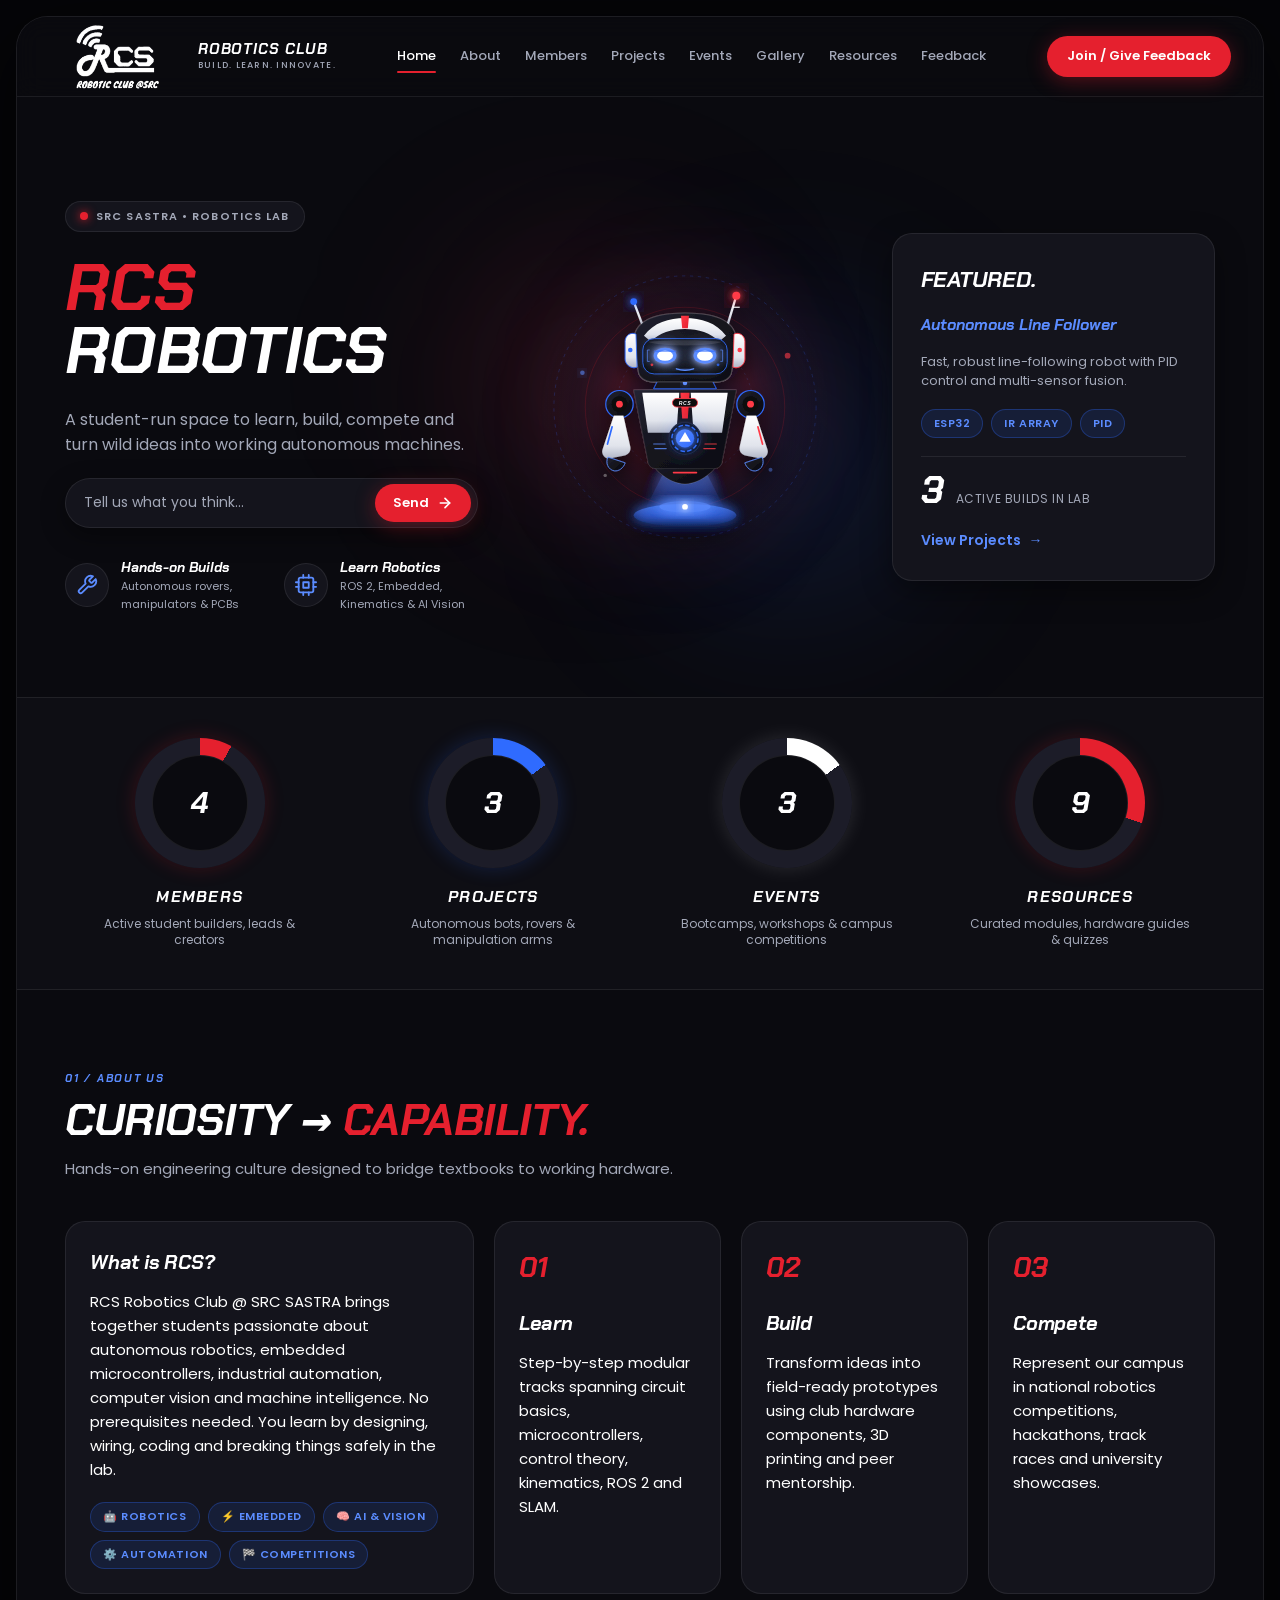
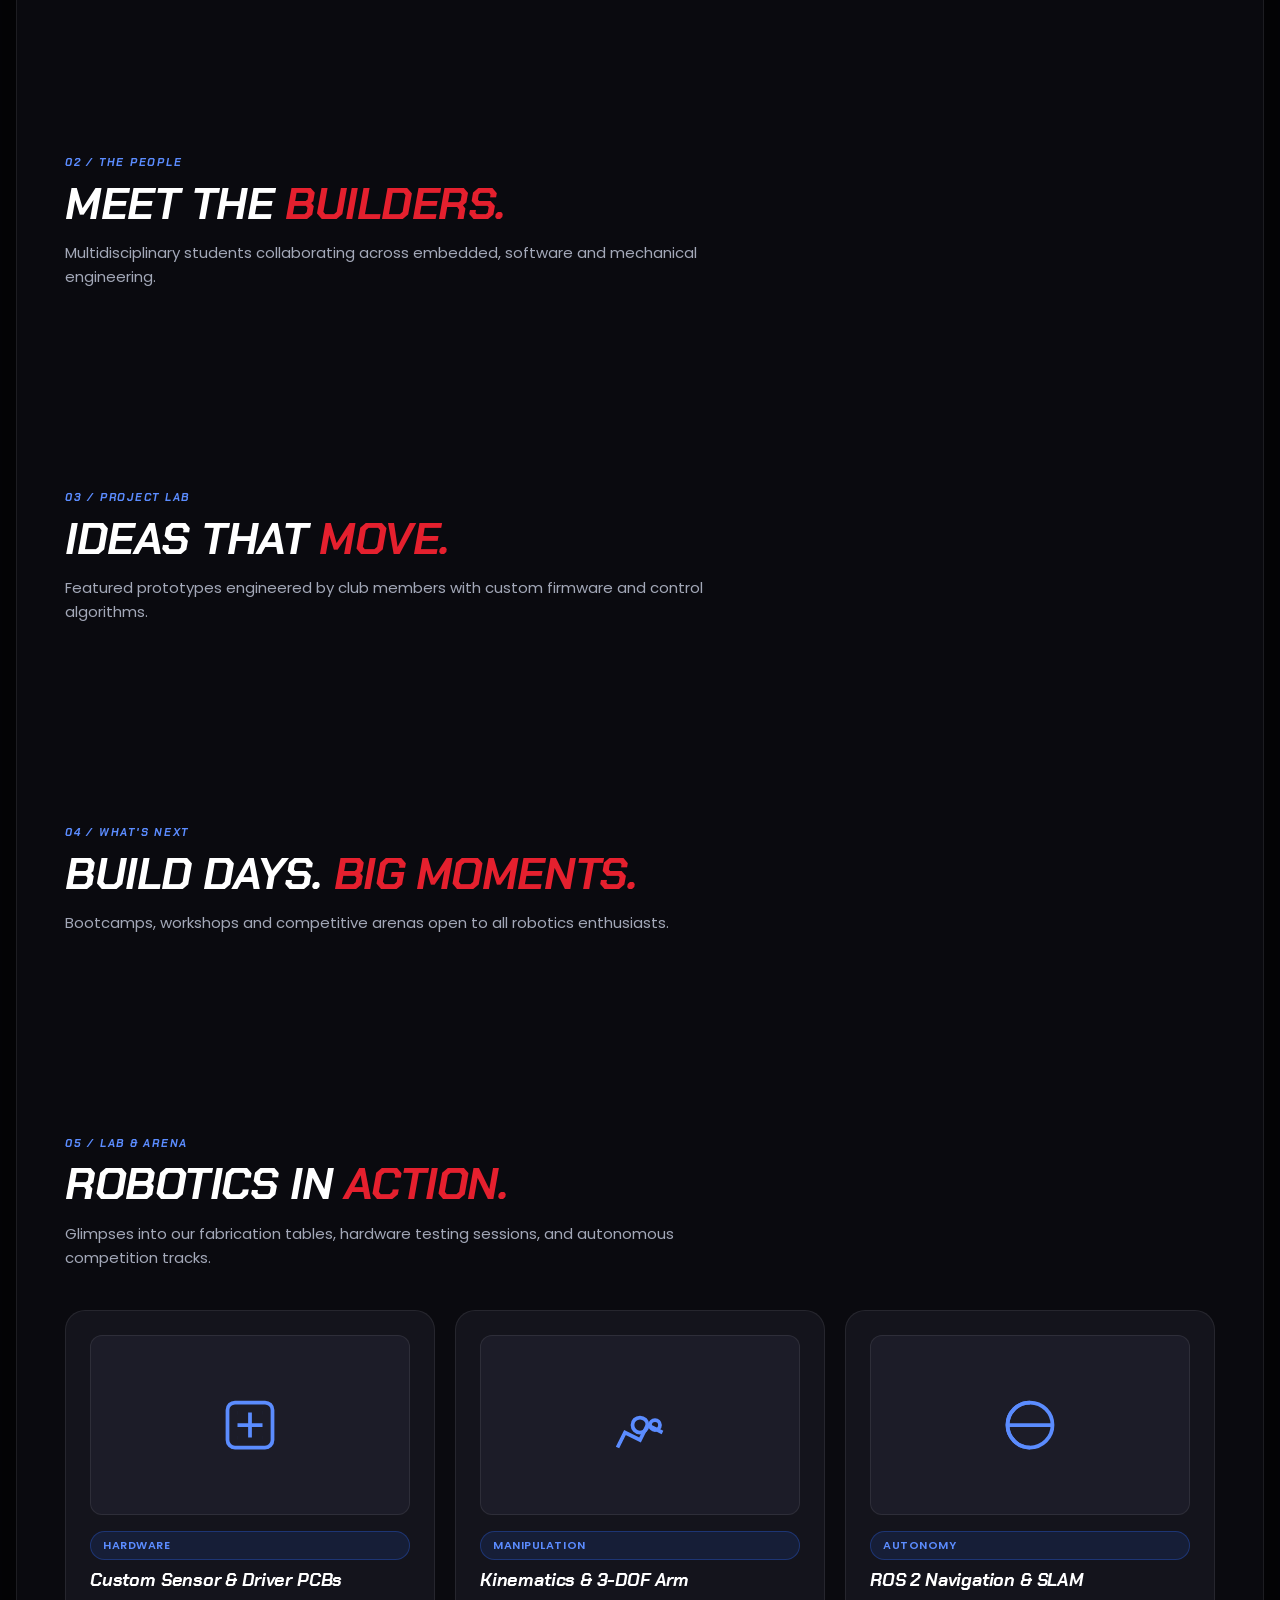
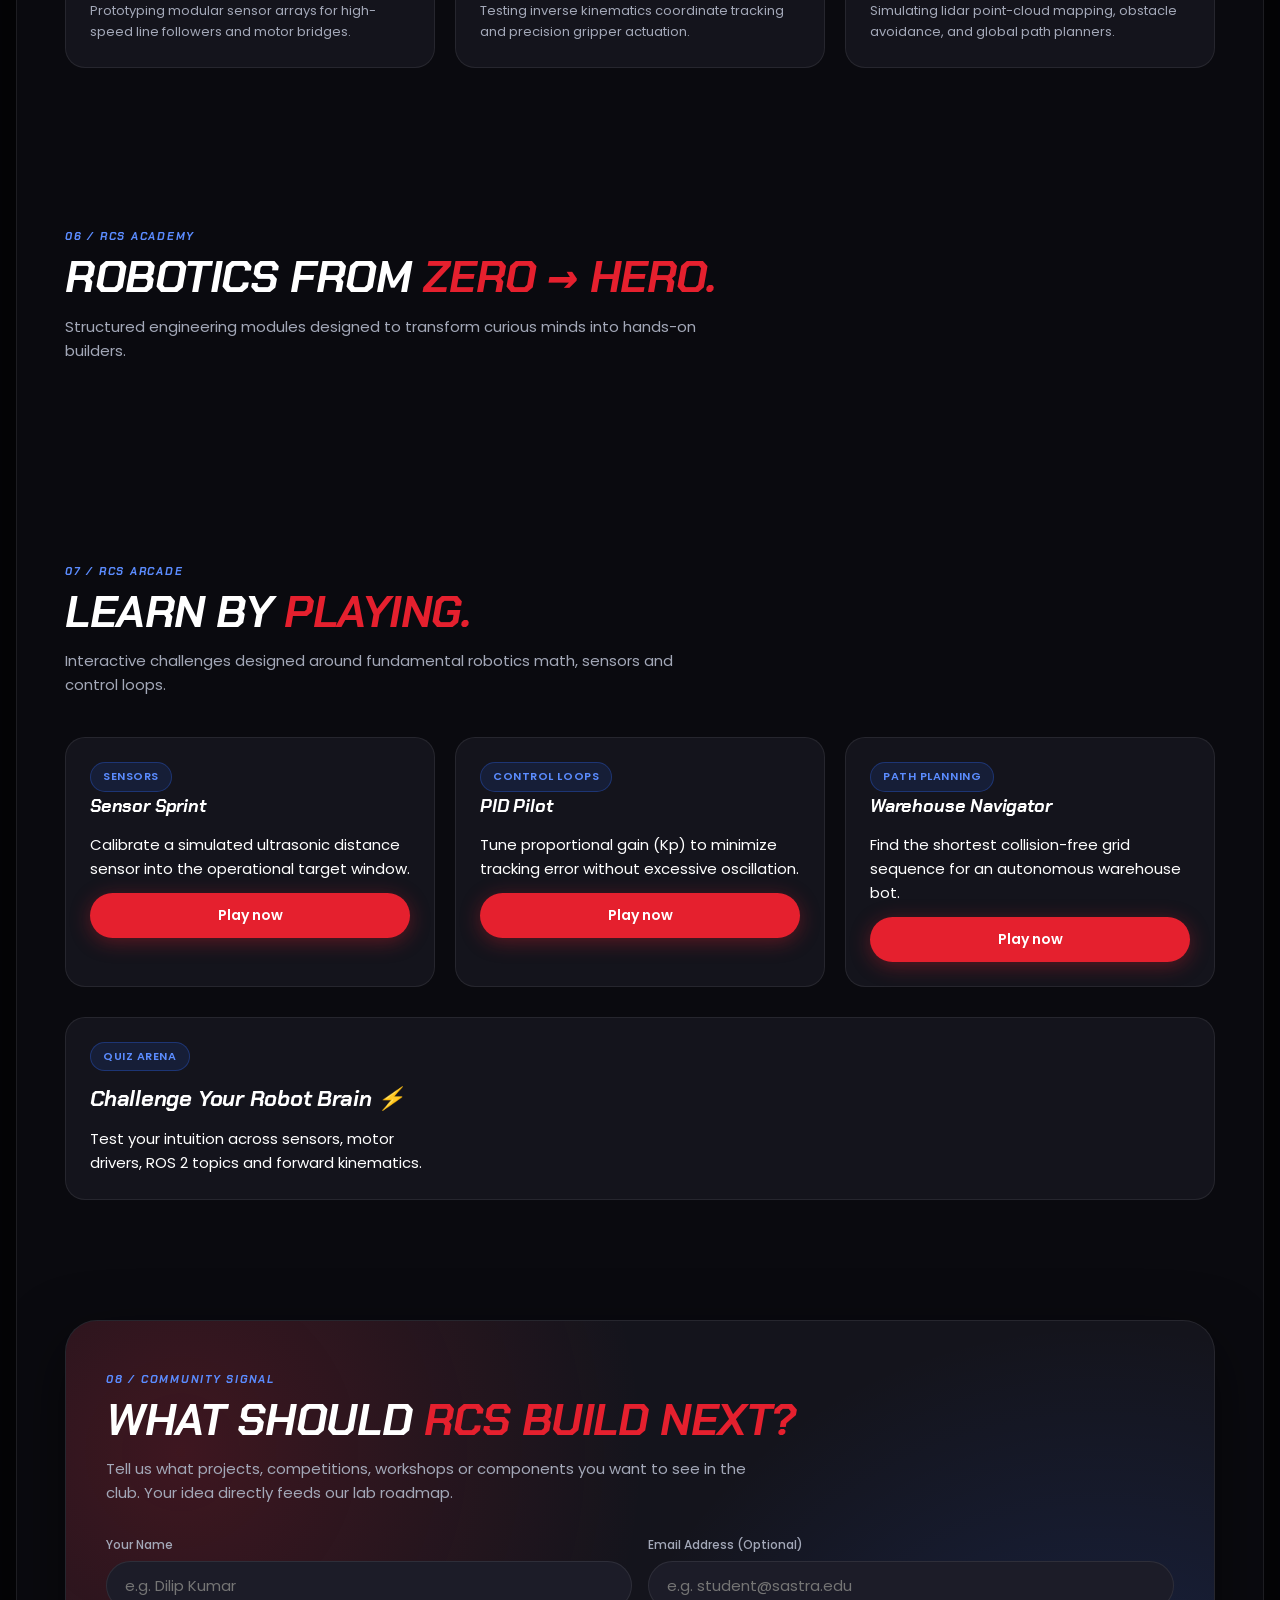
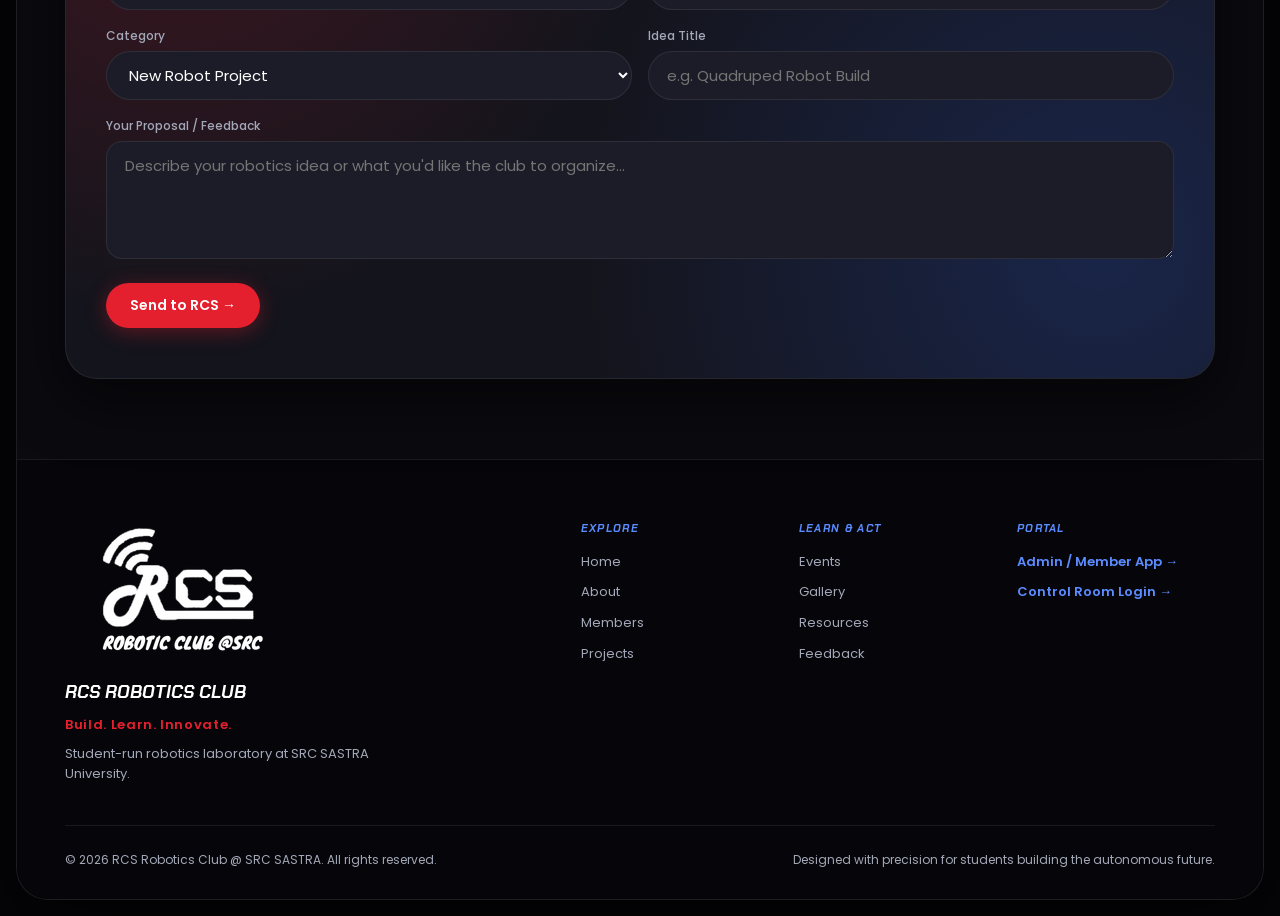
==== commit 46fa4eee: "filal push" ====
--- a/templates/index.html
+++ b/templates/index.html
@@ -23,7 +23,7 @@
       <div class="nav-left">
         <a class="brand-link" href="#home" aria-label="RCS Robotics Club Home">
           <div class="brand-skew-badge">
-            <span class="badge-text">RCS</span>
+            <img src="/static/assets/rcs-logo.png" alt="RCS">
           </div>
           <div class="brand-details">
             <span class="brand-name">ROBOTICS CLUB</span>
@@ -463,8 +463,8 @@
     <footer class="site-footer">
       <div class="footer-grid">
         <div class="footer-brand">
-          <div class="brand-skew-badge">
-            <span class="badge-text">RCS</span>
+          <div>
+            <img src="/static/assets/rcs-logo.png" alt="RCS">
           </div>
           <div class="footer-brand-title">RCS ROBOTICS CLUB</div>
           <p class="footer-tagline">Build. Learn. Innovate.</p>
--- a/static/style.css
+++ b/static/style.css
@@ -254,7 +254,7 @@
   z-index: 100;
 }
 
-/* Brand logo: skewed red parallelogram badge with white italic "RCS" text */
+/* Brand logo */
 .brand-link {
   display: flex;
   align-items: center;
@@ -262,31 +262,25 @@
 }
 
 .brand-skew-badge {
-  background-color: var(--red);
   transform: skewX(-14deg);
-  padding: 6px 14px;
-  border-radius: 4px;
+  width: 136.8px;
+  height: 75.6px;
+  padding: 2px 5px;
   display: flex;
   align-items: center;
   justify-content: center;
-  box-shadow: 0 4px 14px rgba(229, 32, 46, 0.4);
   transition: transform 0.2s ease, background-color 0.2s ease;
 }
 
 .brand-link:hover .brand-skew-badge {
-  background-color: var(--red-bright);
   transform: skewX(-14deg) scale(1.04);
 }
 
-.brand-skew-badge .badge-text {
+.brand-skew-badge img {
+  width: 100%;
+  height: 100%;
+  object-fit: contain;
   transform: skewX(14deg);
-  color: #FFFFFF;
-  font-family: var(--font-heading);
-  font-weight: 700;
-  font-style: italic;
-  font-size: 20px;
-  line-height: 1;
-  letter-spacing: 0.05em;
 }
 
 .brand-details {
